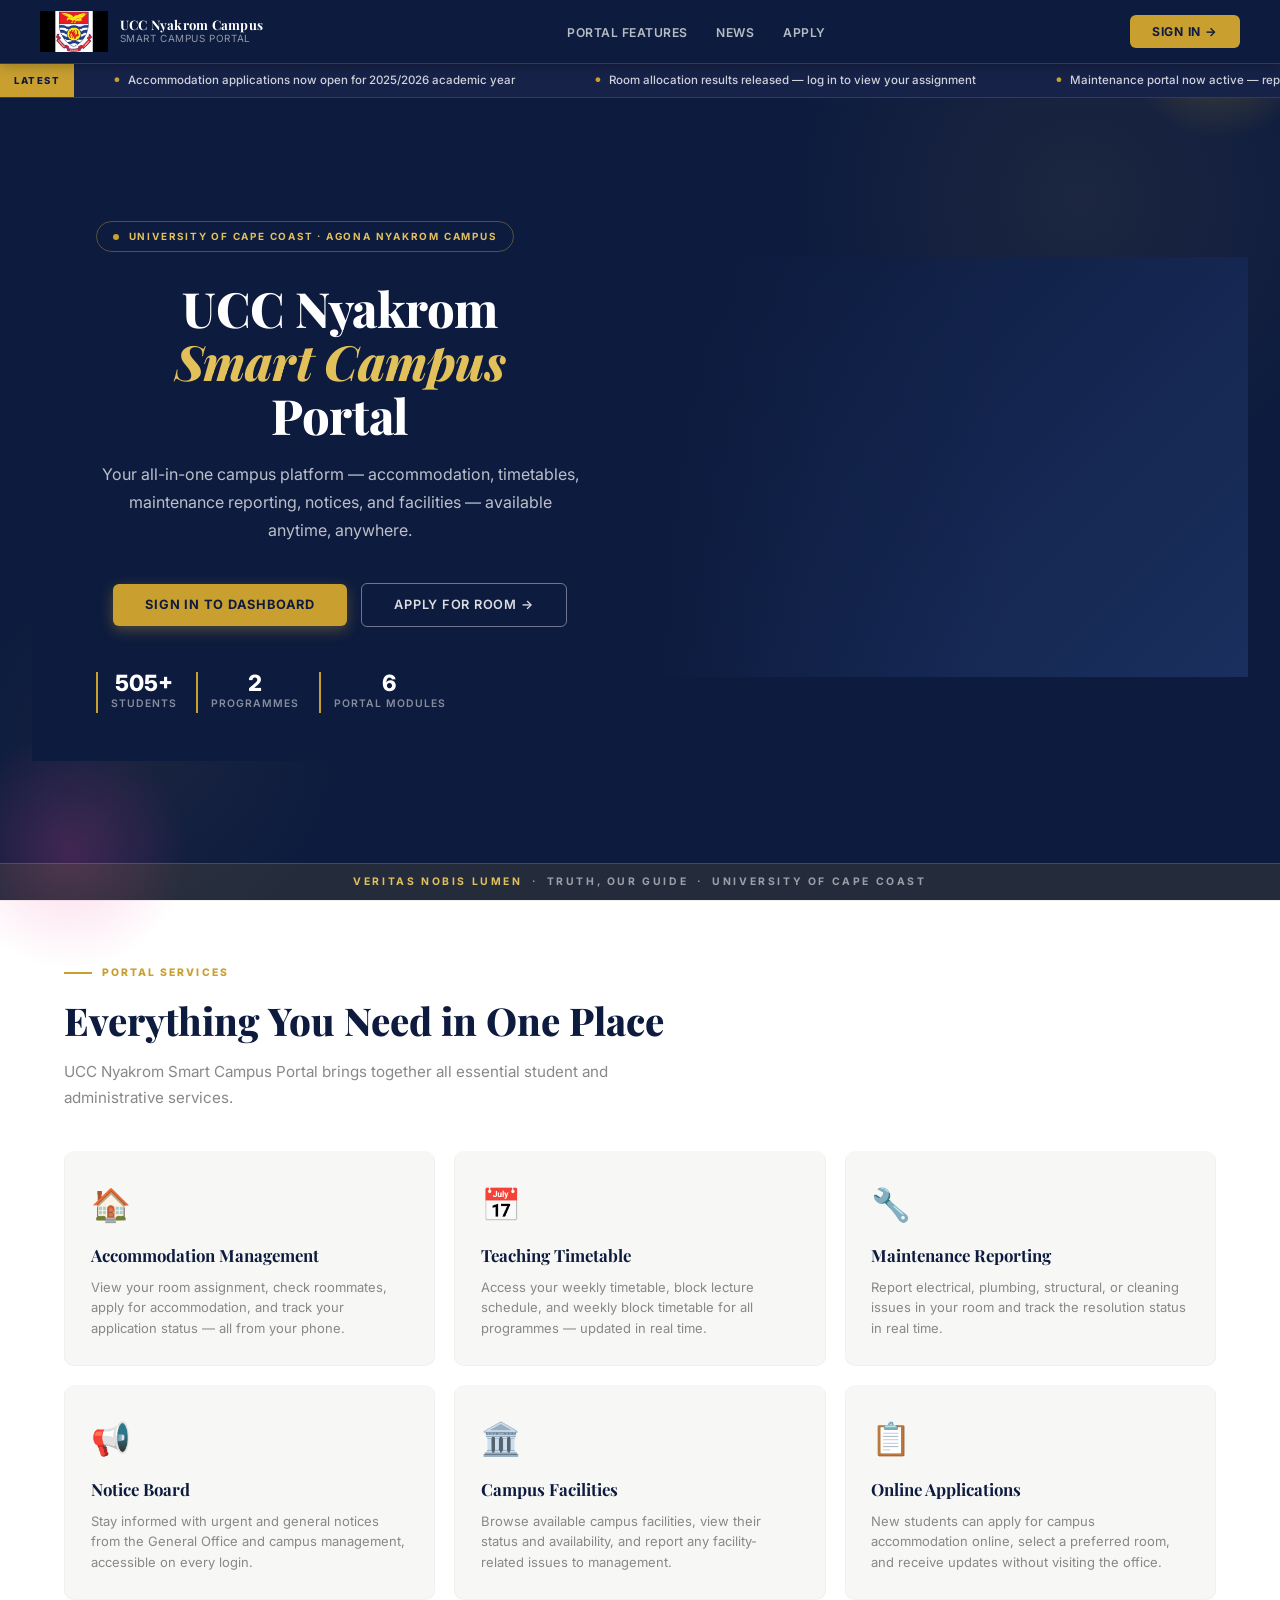
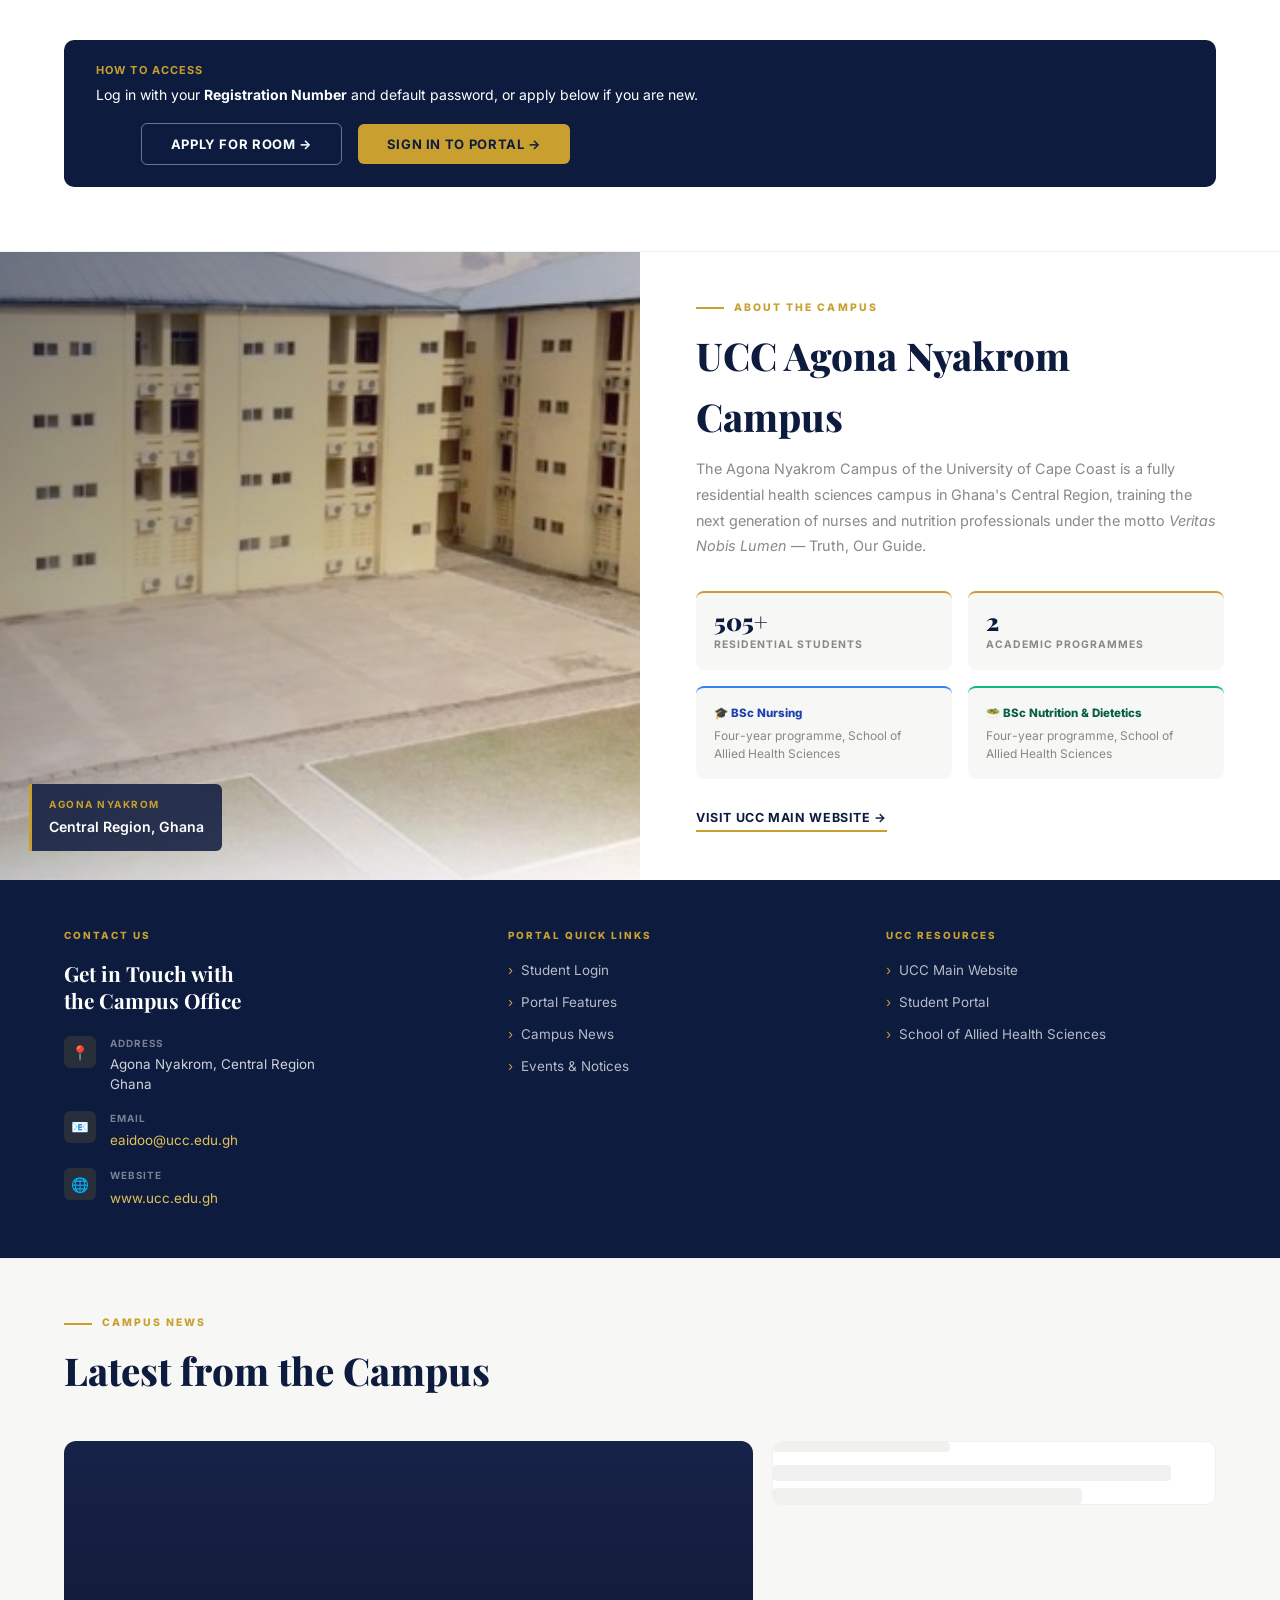
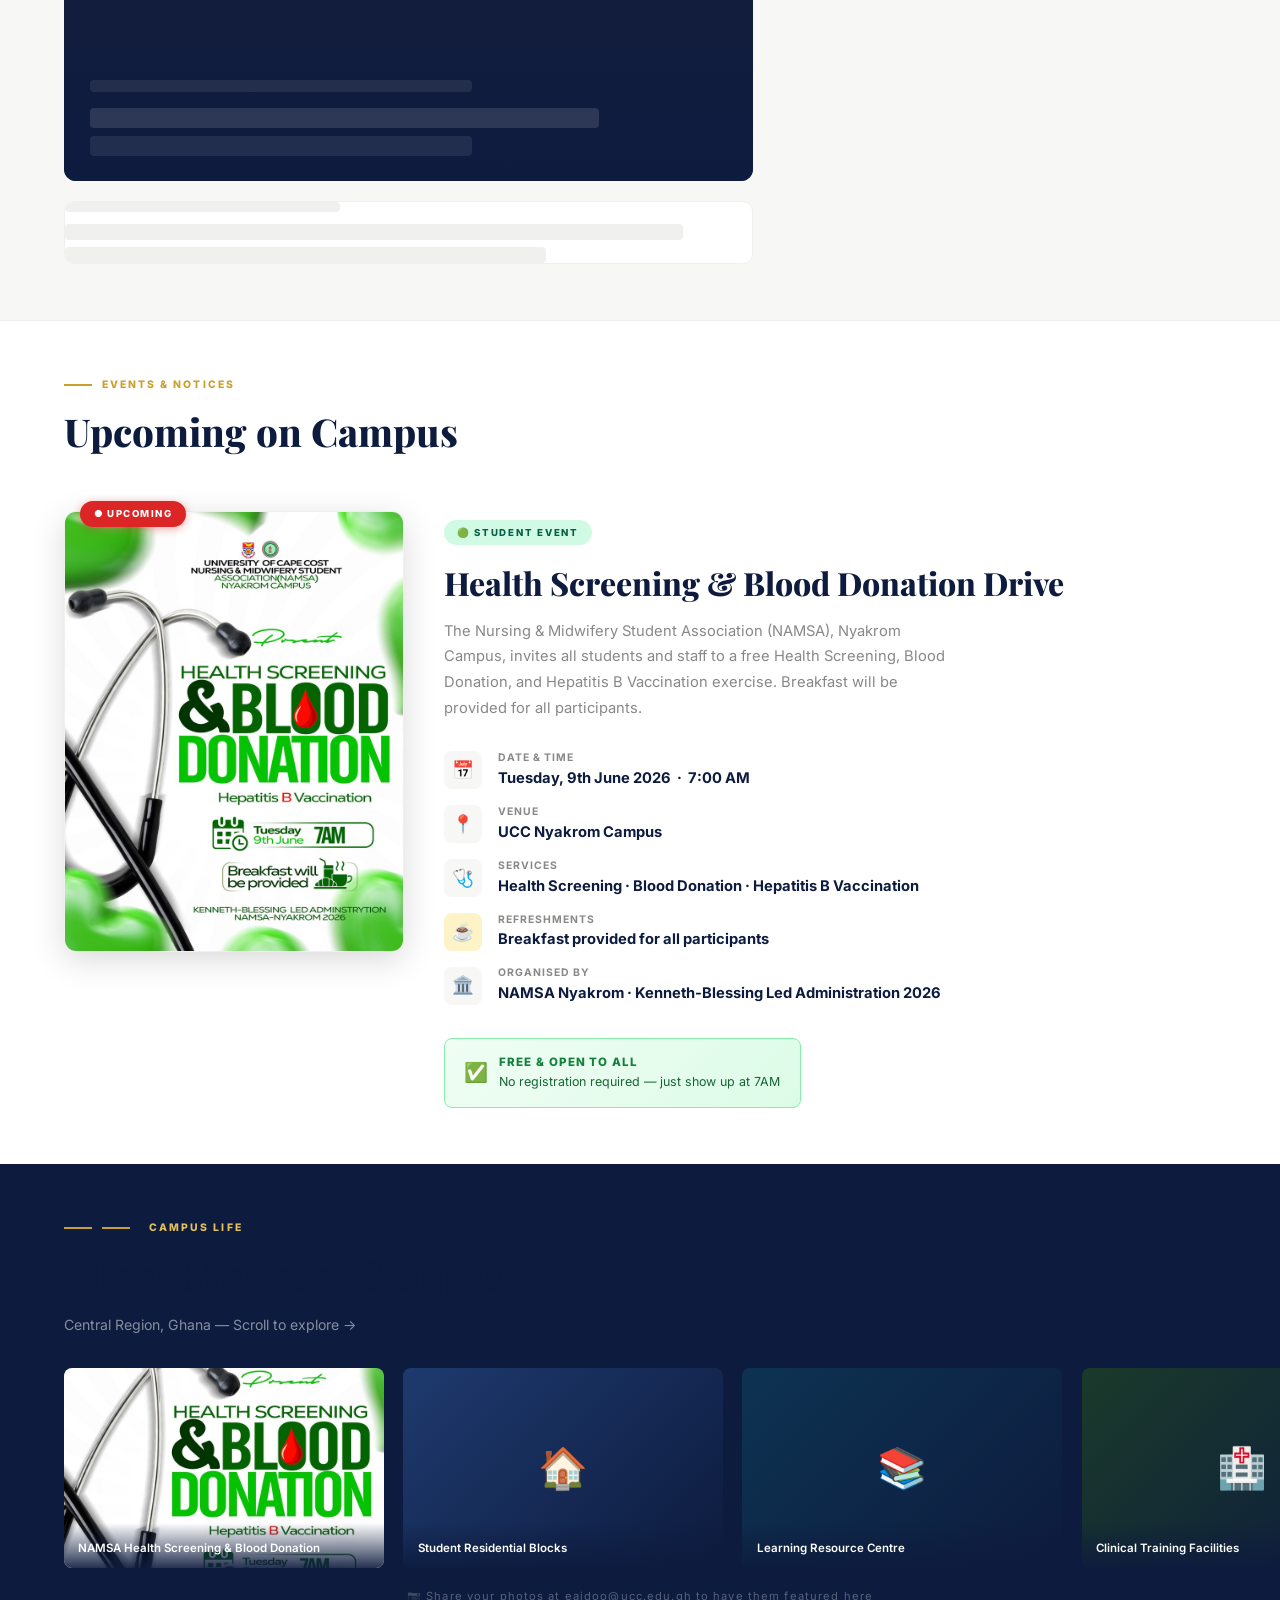
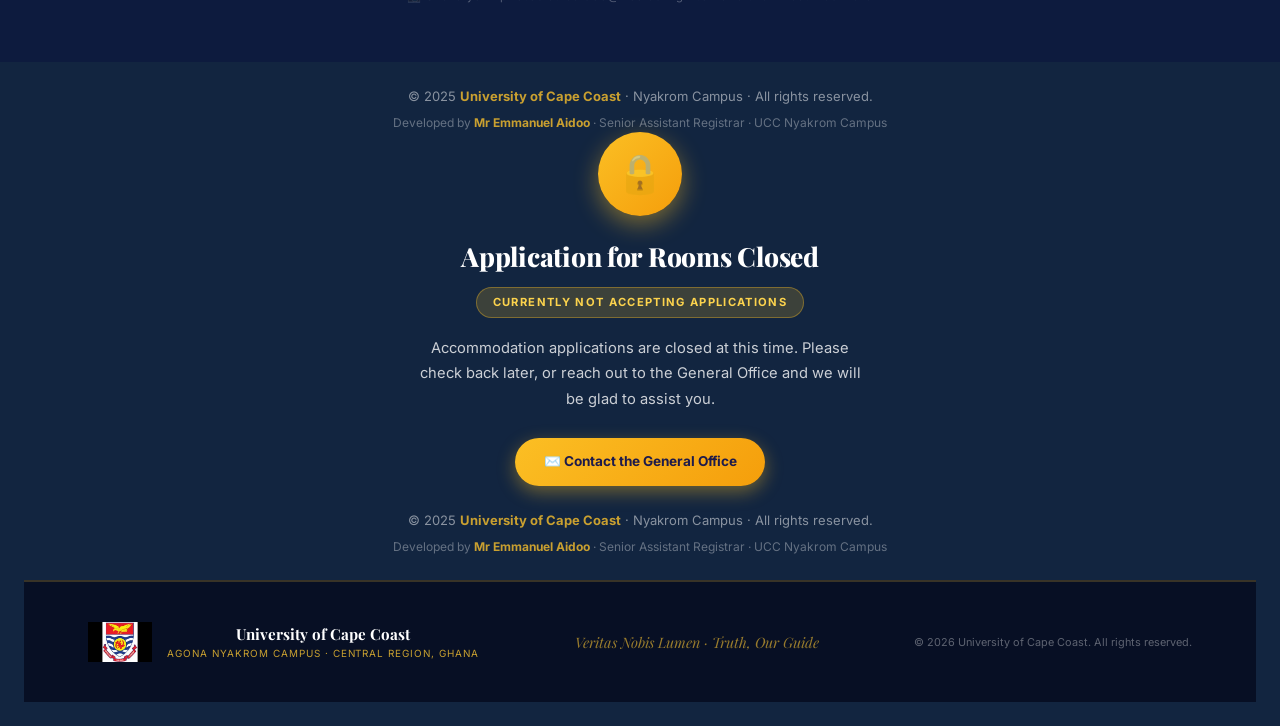
==== index.html @ e439c8b5 "Add files via upload" ====
<!DOCTYPE html>
<html lang="en">
<head>
  <meta charset="UTF-8">
  <meta name="viewport" content="width=device-width, initial-scale=1.0, viewport-fit=cover, maximum-scale=1.0">
  <title>UCC Nyakrom — Smart Campus Portal | University of Cape Coast, Agona Nyakrom Campus</title>

  <!-- SEO -->
  <meta name="description" content="The official Smart Campus Portal for the University of Cape Coast (UCC) Agona Nyakrom Campus — student accommodation, room applications, academic timetables, and campus services for BSc Nursing and BSc Nutrition students.">
  <meta name="keywords" content="UCC Nyakrom, UCC Agona Nyakrom, University of Cape Coast Nyakrom Campus, Agona Nyakrom Campus, UCC Nyakrom Portal, UCC accommodation, BSc Nursing UCC, BSc Nutrition UCC, Nyakrom Smart Campus Portal">
  <meta name="author" content="University of Cape Coast — Agona Nyakrom Campus">
  <link rel="canonical" href="https://uccnyakromhub.org/">

  <!-- Open Graph / Social previews -->
  <meta property="og:type" content="website">
  <meta property="og:site_name" content="UCC Nyakrom Smart Campus Portal">
  <meta property="og:title" content="UCC Nyakrom — Smart Campus Portal">
  <meta property="og:description" content="Student accommodation, room applications, timetables, and campus services for the University of Cape Coast Agona Nyakrom Campus.">
  <meta property="og:url" content="https://uccnyakromhub.org/">
  <meta property="og:image" content="https://uccnyakromhub.org/og-image.png">

  <!-- Twitter card -->
  <meta name="twitter:card" content="summary_large_image">
  <meta name="twitter:title" content="UCC Nyakrom — Smart Campus Portal">
  <meta name="twitter:description" content="Student accommodation, room applications, timetables, and campus services for the University of Cape Coast Agona Nyakrom Campus.">
  <meta name="twitter:image" content="https://uccnyakromhub.org/og-image.png">

  <!-- Favicon -->
  <link rel="icon" type="image/png" sizes="32x32" href="favicon-32.png">
  <link rel="apple-touch-icon" sizes="180x180" href="favicon-180.png">
  <link rel="icon" type="image/png" sizes="512x512" href="favicon-512.png">

  <!-- Structured data for search engines -->
  <script type="application/ld+json">
  {
    "@context": "https://schema.org",
    "@type": "CollegeOrUniversity",
    "name": "University of Cape Coast — Agona Nyakrom Campus",
    "alternateName": "UCC Nyakrom",
    "url": "https://uccnyakromhub.org/",
    "logo": "https://uccnyakromhub.org/favicon-512.png",
    "description": "A fully residential health sciences campus of the University of Cape Coast in Agona Nyakrom, Central Region, Ghana, offering BSc Nursing and BSc Nutrition programmes.",
    "address": {
      "@type": "PostalAddress",
      "addressLocality": "Agona Nyakrom",
      "addressRegion": "Central Region",
      "addressCountry": "GH"
    },
    "parentOrganization": {
      "@type": "CollegeOrUniversity",
      "name": "University of Cape Coast",
      "url": "https://ucc.edu.gh"
    }
  }
  </script>

  <meta name="sb-url" content="https://zzunkfzpkgrtkiivbsqr.supabase.co">
  <meta name="sb-key" content="sb_publishable_BFWxJe2fOMQKVlsvH-J66A_nnIAKglG">

  <link rel="preconnect" href="https://fonts.googleapis.com">
  <link href="https://fonts.googleapis.com/css2?family=Inter:wght@300;400;500;600;700;800;900&family=Playfair+Display:ital,wght@0,700;0,800;1,700&display=swap" rel="stylesheet">
  <link rel="stylesheet" href="css/styles.css">
  <script src="https://cdn.jsdelivr.net/npm/@supabase/supabase-js@2/dist/umd/supabase.min.js"></script>

  <style>
    /* ── Design System Override ────────────────────────────────────────── */
    :root {
      --navy:       #0d1b3e;
      --navy-mid:   #162248;
      --navy-light: #1e2f5a;
      --gold:       #c9a030;
      --gold-light: #e2c05a;
      --white:      #ffffff;
      --off-white:  #f7f7f5;
      --gray-100:   #f0f0ee;
      --gray-300:   #d0d0ce;
      --gray-500:   #888886;
      --gray-700:   #444442;
      --font:       'Inter', sans-serif;
      --font-serif: 'Playfair Display', Georgia, serif;
      --radius:     6px;
      --shadow-sm:  0 1px 4px rgba(0,0,0,0.08);
      --shadow-md:  0 4px 16px rgba(0,0,0,0.10);
      --shadow-lg:  0 8px 32px rgba(0,0,0,0.14);
    }
    *, *::before, *::after { box-sizing: border-box; margin:0; padding:0; }
    html { scroll-behavior: smooth; overflow-y: auto; }
    body { font-family: var(--font); background: var(--off-white); color: var(--gray-700); overflow-x: clip; }

    /* ── NAV ───────────────────────────────────────────────────────────── */
    .landing-nav {
      position: fixed; top: 0; left: 0; right: 0; z-index: 200;
      height: 64px;
      background: var(--navy);
      display: flex; align-items: center; justify-content: space-between;
      padding: 0 2.5rem;
      border-bottom: 1px solid rgba(201,160,48,0.25);
      box-shadow: 0 2px 12px rgba(0,0,0,0.25);
    }
    .nav-brand { display: flex; align-items: center; gap: 12px; text-decoration:none; }
    .nav-brand-icon {
      width: 38px; height: 38px; border-radius: 50%;
      background: var(--gold); color: var(--navy);
      font-family: var(--font-serif); font-weight: 700; font-size: 1rem;
      display: flex; align-items: center; justify-content: center;
      flex-shrink: 0;
    }
    .nav-brand-text { display:flex; flex-direction:column; line-height:1.2; }
    .nav-brand-name { font-size: 0.82rem; font-weight: 700; color: #fff; letter-spacing:0.02em; }
    .nav-brand-sub  { font-size: 0.62rem; font-weight: 400; color: rgba(255,255,255,0.55); letter-spacing:0.06em; text-transform:uppercase; }

    .nav-links { display:flex; align-items:center; gap:1.8rem; list-style:none; }
    .nav-links a { font-size:0.76rem; font-weight:600; color:rgba(255,255,255,0.70); text-decoration:none; letter-spacing:0.04em; text-transform:uppercase; transition:color 0.2s; }
    .nav-links a:hover { color:#fff; }

    /* Mobile hamburger button */
    .nav-hamburger {
      display: none;
      flex-direction: column; justify-content: center; align-items: center;
      gap: 5px; width: 36px; height: 36px; background: none; border: none;
      cursor: pointer; padding: 4px; border-radius: 6px;
      transition: background 0.2s;
    }
    .nav-hamburger:hover { background: rgba(255,255,255,0.1); }
    .nav-hamburger span {
      display: block; width: 22px; height: 2px;
      background: rgba(255,255,255,0.85); border-radius: 2px;
      transition: all 0.25s;
    }
    .nav-hamburger.open span:nth-child(1) { transform: translateY(7px) rotate(45deg); }
    .nav-hamburger.open span:nth-child(2) { opacity: 0; }
    .nav-hamburger.open span:nth-child(3) { transform: translateY(-7px) rotate(-45deg); }

    /* Mobile nav dropdown */
    .nav-mobile-menu {
      display: none;
      position: fixed; top: 98px; left: 0; right: 0; z-index: 198;
      background: var(--navy);
      border-bottom: 2px solid rgba(201,160,48,0.35);
      box-shadow: 0 8px 24px rgba(0,0,0,0.4);
      padding: 0.5rem 0 1rem;
    }
    .nav-mobile-menu.open { display: block; }
    .nav-mobile-menu a {
      display: block; padding: 0.85rem 1.8rem;
      font-size: 0.82rem; font-weight: 600; color: rgba(255,255,255,0.80);
      text-decoration: none; letter-spacing: 0.04em; text-transform: uppercase;
      border-bottom: 1px solid rgba(255,255,255,0.07);
      transition: color 0.15s, background 0.15s;
    }
    .nav-mobile-menu a:hover { color: var(--gold); background: rgba(255,255,255,0.05); }
    .nav-mobile-menu .nav-mobile-signin {
      display: block; margin: 0.8rem 1.8rem 0;
      padding: 0.75rem 1.4rem; text-align: center;
      background: var(--gold); color: var(--navy) !important;
      border-radius: var(--radius); font-weight: 700; border: none;
    }
    .nav-mobile-menu .nav-mobile-signin:hover { background: var(--gold-light) !important; }

    #signInBtn {
      font-family: var(--font); font-size:0.76rem; font-weight:700; letter-spacing:0.06em; text-transform:uppercase;
      background: var(--gold); color: var(--navy); border:none; cursor:pointer;
      padding: 0.55rem 1.4rem; border-radius: var(--radius);
      transition: background 0.2s, transform 0.15s;
    }
    #signInBtn:hover { background: var(--gold-light); transform:translateY(-1px); }

    /* ── TICKER STRIP ──────────────────────────────────────────────────── */
    .ticker-strip {
      position: fixed; top: 64px; left: 0; right: 0; z-index: 199;
      height: 34px; background: var(--navy-mid);
      border-bottom: 1px solid rgba(201,160,48,0.2);
      display: flex; align-items: center; overflow: hidden;
    }
    .ticker-label {
      flex-shrink: 0;
      background: var(--gold); color: var(--navy);
      font-size: 0.6rem; font-weight: 800; letter-spacing: 0.15em; text-transform: uppercase;
      padding: 0 0.9rem; height: 100%; display:flex; align-items:center;
      white-space: nowrap;
    }
    .ticker-track { flex: 1; overflow:hidden; position:relative; }
    .ticker-inner {
      display: flex; gap: 0;
      animation: ticker-scroll 30s linear infinite;
      white-space: nowrap;
    }
    .ticker-inner:hover { animation-play-state: paused; }
    .ticker-item {
      font-size: 0.72rem; font-weight: 500; color: rgba(255,255,255,0.80);
      padding: 0 2.5rem;
      display: inline-flex; align-items: center; gap: 0.5rem;
    }
    .ticker-item::before { content: '●'; color: var(--gold); font-size: 0.4rem; }
    @keyframes ticker-scroll {
      0%   { transform: translateX(0); }
      100% { transform: translateX(-50%); }
    }

    /* ── HERO ──────────────────────────────────────────────────────────── */
    .hero {
      min-height: 100vh;
      padding-top: 98px; /* nav + ticker */
      display: grid;
      grid-template-columns: 1fr 1fr;
      position: relative;
      overflow: hidden;
      background: var(--navy);
    }

    /* Left panel — text */
    .hero-panel-left {
      background: var(--navy);
      display: flex; flex-direction:column; justify-content:center;
      padding: 3rem 3.5rem 3rem 5vw;
      position: relative; z-index: 2;
    }

    /* Right panel — photo */
    .hero-panel-right {
      position: relative; overflow:hidden;
      min-height: 420px;
    }
    .hero-panel-right::before {
      content:'';
      position:absolute; inset:0; z-index:1;
      background: linear-gradient(90deg, var(--navy) 0%, rgba(13,27,62,0.3) 30%, transparent 60%);
    }
    .hero-bg-img {
      position: absolute; inset:0;
      background: url('[data-uri]') center center / cover no-repeat;
      transform: scale(1.03);
      animation: hero-zoom 18s ease-in-out infinite alternate;
    }
    @keyframes hero-zoom {
      from { transform: scale(1.03); }
      to   { transform: scale(1.00); }
    }

    /* Hero content */
    .hero-badge {
      display:inline-flex; align-items:center; gap:0.6rem;
      border: 1px solid rgba(201,160,48,0.4);
      border-radius: 999px;
      padding: 0.4rem 1rem;
      margin-bottom: 1.8rem;
      width: fit-content;
    }
    .hero-badge span { font-size:0.62rem; font-weight:700; letter-spacing:0.18em; text-transform:uppercase; color: var(--gold-light); }
    .hero-badge::before { content:''; width:6px; height:6px; border-radius:50%; background:var(--gold); flex-shrink:0; }

    /* OVERRIDE original hero-title — modern, clean, no 3D */
    .hero .hero-eyebrow { display:none !important; }
    .hero .hero-crest    { display:none !important; }

    .hero .hero-title {
      font-family: var(--font-serif) !important;
      font-size: clamp(2.2rem, 3.8vw, 3.6rem) !important;
      font-weight: 800 !important;
      line-height: 1.10 !important;
      letter-spacing: -0.01em !important;
      color: #ffffff !important;
      margin-bottom: 1.2rem !important;
      text-shadow: none !important;
      text-transform: none !important;
    }
    .hero .hero-title span {
      color: var(--gold-light) !important;
      font-style: italic !important;
      text-shadow: none !important;
    }

    .hero .hero-subtitle {
      font-family: var(--font) !important;
      font-size: 1rem !important;
      font-weight: 400 !important;
      line-height: 1.75 !important;
      color: rgba(255,255,255,0.72) !important;
      max-width: 480px !important;
      margin-bottom: 2.4rem !important;
      text-shadow: none !important;
    }

    .hero .hero-actions {
      display:flex !important; gap:0.9rem !important; flex-wrap:wrap !important;
      align-items:center !important;
    }
    .hero .btn-gold {
      font-family: var(--font) !important;
      font-size: 0.8rem !important; font-weight: 700 !important;
      letter-spacing: 0.06em !important; text-transform: uppercase !important;
      background: var(--gold) !important; color: var(--navy) !important;
      border: none !important; cursor:pointer !important;
      padding: 0.85rem 2rem !important; border-radius: var(--radius) !important;
      transition: all 0.2s !important;
      box-shadow: 0 4px 14px rgba(201,160,48,0.35) !important;
      text-shadow: none !important;
    }
    .hero .btn-gold:hover {
      background: var(--gold-light) !important;
      transform: translateY(-2px) !important;
      box-shadow: 0 6px 20px rgba(201,160,48,0.45) !important;
    }
    .hero .btn-outline {
      font-family: var(--font) !important;
      font-size: 0.8rem !important; font-weight: 600 !important;
      letter-spacing: 0.06em !important; text-transform: uppercase !important;
      background: transparent !important;
      color: rgba(255,255,255,0.85) !important;
      border: 1.5px solid rgba(255,255,255,0.4) !important;
      cursor:pointer !important;
      padding: 0.85rem 2rem !important; border-radius: var(--radius) !important;
      transition: all 0.2s !important;
    }
    .hero .btn-outline:hover {
      border-color: var(--gold) !important; color: var(--gold-light) !important;
      transform: translateY(-2px) !important;
    }

    /* Hero stat pills */
    .hero-stats {
      display:flex; gap:1.2rem; margin-top: 2.8rem; flex-wrap:wrap;
    }
    .hero-stat {
      border-left: 2px solid var(--gold);
      padding-left: 0.8rem;
    }
    .hero-stat-num { font-size:1.4rem; font-weight:800; color:#fff; line-height:1; }
    .hero-stat-lbl { font-size:0.65rem; font-weight:600; letter-spacing:0.1em; text-transform:uppercase; color:rgba(255,255,255,0.5); margin-top:2px; }

    /* Motto ribbon bottom of hero */
    .hero-motto {
      position:absolute; bottom:0; left:0; right:0; z-index:10;
      background: rgba(201,160,48,0.12);
      border-top: 1px solid rgba(201,160,48,0.25);
      padding: 0.6rem 5vw;
      font-size:0.65rem; font-weight:700; letter-spacing:0.25em; text-transform:uppercase;
      color: rgba(255,255,255,0.55);
    }
    .hero-motto strong { color: var(--gold-light); }

    /* ── FEATURES SECTION ──────────────────────────────────────────────── */
    .features-section {
      background: var(--white) !important;
      padding: 4rem 5vw !important;
      border-top: 1px solid var(--gray-100) !important;
    }
    .section-label {
      font-size: 0.65rem; font-weight:800; letter-spacing:0.2em; text-transform:uppercase;
      color: var(--gold); margin-bottom:0.5rem;
      display:flex; align-items:center; gap:0.6rem;
    }
    .section-label::before { content:''; width:28px; height:2px; background:var(--gold); }
    h2.section-title {
      font-family: var(--font-serif) !important;
      font-size: clamp(1.6rem, 3vw, 2.4rem) !important;
      font-weight: 800 !important; color: var(--navy) !important;
      margin-bottom:0.5rem !important;
    }
    .section-subtitle {
      font-size:0.95rem !important; color:var(--gray-500) !important;
      max-width:580px; line-height:1.7 !important;
      margin-bottom:2.5rem !important;
    }

    /* Feature cards */
    .features-grid {
      display:grid !important;
      grid-template-columns: repeat(auto-fit, minmax(280px, 1fr)) !important;
      gap:1.2rem !important;
    }
    .feature-card {
      background: var(--off-white) !important;
      border: 1px solid var(--gray-100) !important;
      border-radius: 10px !important;
      padding: 1.6rem !important;
      border-top: 3px solid transparent !important;
      transition: all 0.25s ease !important;
      cursor: default !important;
    }
    .feature-card:hover {
      transform: translateY(-3px) !important;
      box-shadow: var(--shadow-md) !important;
      border-top-color: var(--gold) !important;
    }

    /* How to access strip */
    .access-strip {
      background: var(--navy) !important;
      border-radius: 10px !important;
      padding: 1.4rem 2rem !important;
      display:flex; align-items:center; justify-content:space-between;
      flex-wrap:wrap; gap:1rem; margin-top:2.5rem !important;
    }

    /* ── NEWS FLASH ────────────────────────────────────────────────────── */
    .news-section {
      background: var(--off-white);
      padding: 3.5rem 5vw;
      border-top: 1px solid var(--gray-100);
    }
    .news-grid {
      display: grid;
      grid-template-columns: 1.55fr 1fr;
      gap: 1.2rem;
      margin-top: 2rem;
      align-items: start;
    }
    /* Featured card — image as full background, text pinned to bottom */
    .news-card-featured {
      background: var(--navy);
      border-radius: 12px;
      padding: 1.6rem;
      display: flex; flex-direction: column; justify-content: flex-end;
      min-height: 340px;
      position: relative; overflow: hidden;
      text-decoration: none;
      transition: transform 0.2s, box-shadow 0.2s;
    }
    .news-card-featured:hover { transform: translateY(-2px); box-shadow: 0 12px 36px rgba(0,0,0,0.22); }
    /* Gradient: transparent at top → dark at bottom for text legibility */
    .news-card-featured::before {
      content: '';
      position: absolute; inset: 0;
      background: linear-gradient(to bottom, rgba(0,0,0,0) 0%, rgba(0,0,0,0.15) 40%, rgba(13,27,62,0.92) 100%);
      z-index: 1;
    }
    .news-card-featured > * { position: relative; z-index: 2; }

    /* Side column: stack of small cards */
    .news-side-col {
      display: flex; flex-direction: column; gap: 1rem;
    }
    .news-card {
      background: var(--white);
      border-radius: 10px;
      border: 1px solid var(--gray-100);
      overflow: hidden;
      display: flex; flex-direction: column;
      text-decoration: none;
      transition: box-shadow 0.2s, transform 0.2s;
    }
    .news-card:hover { box-shadow: 0 6px 24px rgba(0,0,0,0.10); transform: translateY(-1px); }
    .news-card-body { padding: 1rem 1.1rem; flex: 1; display: flex; flex-direction: column; }
    .news-card-foot { padding: 0.5rem 1.1rem 0.9rem; }

    .news-tag {
      font-size: 0.56rem; font-weight: 800; letter-spacing: 0.18em; text-transform: uppercase;
      padding: 0.22rem 0.6rem; border-radius: 999px;
      display: inline-block; margin-bottom: 0.5rem; width: fit-content;
    }
    .tag-academic { background: #e8f0fe; color: #1a56a0; }
    .tag-admin    { background: #fef3c7; color: #92400e; }
    .tag-event    { background: #d1fae5; color: #065f46; }
    .tag-notice   { background: #fee2e2; color: #991b1b; }
    .tag-featured { background: rgba(201,160,48,0.25); color: #b8860b; }
    .news-title-featured {
      font-family: var(--font-serif);
      font-size: clamp(1.05rem, 1.8vw, 1.35rem);
      font-weight: 700; color: #fff; line-height: 1.35; margin-bottom: 0.45rem;
      display: -webkit-box; -webkit-line-clamp: 3; -webkit-box-orient: vertical; overflow: hidden;
    }
    .news-title {
      font-size: 0.88rem; font-weight: 700; color: var(--navy);
      line-height: 1.45; margin-bottom: 0.35rem;
      display: -webkit-box; -webkit-line-clamp: 2; -webkit-box-orient: vertical; overflow: hidden;
    }
    .news-meta {
      font-size: 0.66rem; color: var(--gray-500);
      display: flex; align-items: center; gap: 0.4rem; flex-wrap: wrap;
    }

    /* ── PHOTO FLASH ───────────────────────────────────────────────────── */
    .photoflash-section {
      background: var(--navy);
      padding: 3.5rem 5vw;
      overflow: hidden;
    }
    .photoflash-track {
      display:flex; gap:1.2rem; margin-top:2rem;
      animation: photoflash-slide 22s linear infinite;
      width: max-content;
    }
    .photoflash-track:hover { animation-play-state: paused; }
    @keyframes photoflash-slide {
      0%   { transform: translateX(0); }
      100% { transform: translateX(-50%); }
    }
    .photoflash-card {
      width: 320px; height: 200px; flex-shrink:0;
      border-radius: 8px; overflow:hidden; position:relative;
    }
    .photoflash-card img { width:100%; height:100%; object-fit:cover; }
    .photoflash-cap {
      position:absolute; bottom:0; left:0; right:0;
      background: linear-gradient(transparent, rgba(13,27,62,0.9));
      padding: 1rem 0.9rem 0.7rem;
      font-size:0.72rem; font-weight:600; color:#fff;
    }

    /* ── FOOTER ────────────────────────────────────────────────────────── */
    .site-footer {
      background: #070f24;
      padding: 2.5rem 5vw;
      display:flex; align-items:center; justify-content:space-between; flex-wrap:wrap; gap:1rem;
      border-top: 2px solid rgba(201,160,48,0.25);
    }
    .footer-brand { display:flex; align-items:center; gap:0.9rem; }
    .footer-brand-name { font-family:var(--font-serif); font-size:0.95rem; font-weight:700; color:#fff; }
    .footer-brand-sub  { font-size:0.62rem; color:var(--gold); letter-spacing:0.1em; text-transform:uppercase; }
    .footer-motto { font-family:var(--font-serif); font-style:italic; font-size:0.9rem; color:rgba(201,160,48,0.75); }
    .footer-copy  { font-size:0.68rem; color:rgba(255,255,255,0.35); }

    /* ── RESPONSIVE ────────────────────────────────────────────────────── */
    @media (max-width: 768px) {
      .hero { grid-template-columns: 1fr !important; min-height: auto !important; }
      .hero-panel-right { height: 240px !important; }
      .hero-panel-left  { padding: 2.5rem 1.5rem !important; }
      .hero-stats { gap:1rem !important; }
      .news-grid { grid-template-columns: 1fr !important; }
      .news-side-col { gap: 0.8rem !important; }
      .news-card-featured { min-height: 260px !important; }
      .hero-motto { position:relative !important; }
      .landing-nav { padding: 0 1.2rem !important; }
      .nav-links { display:none !important; }
      .nav-hamburger { display:flex !important; }
      #signInBtn { display:none !important; }
    }

    /* ── PORTRAIT PHONE FIXES ───────────────────────────────────────────── */
    @media (max-width: 768px) and (orientation: portrait) {
      /* Ensure the page is scrollable — critical on iOS Safari */
      html, body {
        overflow-x: clip !important;
        overflow-y: auto !important;
        -webkit-overflow-scrolling: touch;
        height: auto !important;
        min-height: 100% !important;
      }

      /* Hero must not trap the full viewport height on portrait phones */
      .hero {
        min-height: 0 !important;
        height: auto !important;
      }

      /* Feature cards: single column, no min-width that can cause overflow */
      .features-grid {
        grid-template-columns: 1fr !important;
        min-width: 0 !important;
      }
      .feature-card {
        min-width: 0 !important;
      }

      /* Access strip: stack vertically, full-width buttons */
      .access-strip {
        flex-direction: column !important;
        align-items: stretch !important;
        gap: 1rem !important;
      }
      .access-strip > div:last-child {
        flex-direction: column !important;
        align-items: stretch !important;
        width: 100% !important;
      }
      .access-strip button {
        width: 100% !important;
        text-align: center !important;
      }

      /* About section: single column */
      #about > div:first-child {
        grid-template-columns: 1fr !important;
        min-height: auto !important;
      }
      #about > div:first-child > div:first-child {
        min-height: 220px !important;
      }

      /* Prevent any section from creating horizontal overflow */
      .features-section,
      .news-section,
      #about,
      #events {
        overflow-x: hidden !important;
        width: 100% !important;
        box-sizing: border-box !important;
      }

      /* News grid already 1 col but make sure */
      .news-grid {
        grid-template-columns: 1fr !important;
        min-width: 0 !important;
      }
    }
  </style>
</head>
<body style="padding-top:0">

<!-- ══ NAVIGATION ═══════════════════════════════════════════════════════ -->
<nav class="landing-nav">
  <a href="#" class="nav-brand" style="text-decoration:none">
    <img src="[data-uri]" alt="UCC Crest" style="height:42px;width:auto;object-fit:contain;flex-shrink:0;">
    <div class="nav-brand-text">
      <span class="nav-brand-name">UCC Nyakrom Campus</span>
      <span class="nav-brand-sub">Smart Campus Portal</span>
    </div>
  </a>
  <ul class="nav-links">
    <li><a href="#features">Portal Features</a></li>
    <li><a href="#news">News</a></li>
    <li><a href="#" onclick="event.preventDefault();openApplyModal()">Apply</a></li>
  </ul>
  <button id="signInBtn" onclick="document.getElementById('loginModal').classList.add('open')">Sign In →</button>

  <!-- Mobile hamburger (hidden on desktop) -->
  <button class="nav-hamburger" id="navHamburger" aria-label="Menu" onclick="toggleLandingNav()">
    <span></span><span></span><span></span>
  </button>
</nav>

<!-- Mobile nav dropdown (hidden on desktop) -->
<div class="nav-mobile-menu" id="navMobileMenu">
  <a href="#features" onclick="closeLandingNav()">Portal Features</a>
  <a href="#news" onclick="closeLandingNav()">News</a>
  <a href="#" onclick="event.preventDefault();closeLandingNav();openApplyModal()">Apply for Room</a>
  <a class="nav-mobile-signin" href="#" onclick="event.preventDefault();closeLandingNav();document.getElementById('loginModal').classList.add('open')">Sign In →</a>
</div>

<!-- ══ NEWS TICKER ═══════════════════════════════════════════════════════ -->
<div class="ticker-strip">
  <div class="ticker-label">Latest</div>
  <div class="ticker-track">
    <div class="ticker-inner" id="tickerInner">
      <span class="ticker-item">Accommodation applications now open for 2025/2026 academic year</span>
      <span class="ticker-item">Room allocation results released — log in to view your assignment</span>
      <span class="ticker-item">Maintenance portal now active — report issues directly from your dashboard</span>
      <span class="ticker-item">New student orientation scheduled for August 2026</span>
      <span class="ticker-item">Timetable for second semester now available on the portal</span>
      <span class="ticker-item">Accommodation applications now open for 2025/2026 academic year</span>
      <span class="ticker-item">Room allocation results released — log in to view your assignment</span>
      <span class="ticker-item">Maintenance portal now active — report issues directly from your dashboard</span>
      <span class="ticker-item">New student orientation scheduled for August 2026</span>
      <span class="ticker-item">Timetable for second semester now available on the portal</span>
    </div>
  </div>
</div>

<!-- ══ HERO ══════════════════════════════════════════════════════════════ -->
<section class="hero" id="home">

  <!-- Left: Text panel -->
  <div class="hero-panel-left">
    <div class="hero-badge"><span>University of Cape Coast · Agona Nyakrom Campus</span></div>

    <h1 class="hero-title">
      UCC Nyakrom<br>
      <span>Smart Campus</span><br>
      Portal
    </h1>

    <p class="hero-subtitle">
      Your all-in-one campus platform — accommodation, timetables, maintenance reporting, notices, and facilities — available anytime, anywhere.
    </p>

    <div class="hero-actions">
      <button class="btn btn-gold" id="signInBtnHero" onclick="document.getElementById('loginModal').classList.add('open')">Sign In to Dashboard</button>
      <button class="btn btn-outline" id="applyPublicBtn">Apply for Room →</button>
      <!-- Applications status badge — shown when closed -->
      <div id="appClosedBadge" style="display:none;
           background:rgba(220,38,38,0.15);border:1px solid rgba(220,38,38,0.4);
           color:#fca5a5;font-size:0.72rem;font-weight:600;letter-spacing:0.06em;
           padding:0.5rem 1rem;border-radius:var(--radius);white-space:nowrap">
        🔒 Room Applications Closed
      </div>
    </div>

    <div class="hero-stats">
      <div class="hero-stat">
        <div class="hero-stat-num" id="heroStatStudents">505+</div>
        <div class="hero-stat-lbl">Students</div>
      </div>
      <div class="hero-stat">
        <div class="hero-stat-num" id="heroStatProgrammes">2</div>
        <div class="hero-stat-lbl">Programmes</div>
      </div>
      <div class="hero-stat">
        <div class="hero-stat-num">6</div>
        <div class="hero-stat-lbl">Portal Modules</div>
      </div>
    </div>
  </div>

  <!-- Right: Campus photo carousel -->
  <div class="hero-panel-right" id="heroCarouselPanel">
    <!-- Slides container -->
    <div id="heroSlides" style="position:absolute;inset:0;z-index:0"></div>

    <!-- Fallback crest (shown when no photos available) -->
    <div id="heroCrestFallback" style="position:absolute;inset:0;z-index:0;
         background:linear-gradient(135deg,#0d1b3e 0%,#1a2f5e 100%)"></div>

    <!-- Slide indicators -->
    <div id="heroDots" style="position:absolute;bottom:1rem;right:1rem;z-index:5;
         display:flex;gap:6px;align-items:center"></div>

    <!-- Caption overlay -->
    <div id="heroCaption" style="position:absolute;bottom:0;left:0;right:0;z-index:4;
         background:linear-gradient(transparent,rgba(0,0,0,0.55));
         padding:.6rem 1rem .7rem;display:none">
      <p id="heroCaptionText" style="color:rgba(255,255,255,0.88);font-size:12px;
         margin:0;text-align:right;letter-spacing:.02em"></p>
    </div>
  </div>

  <!-- Motto ribbon -->
  <div class="hero-motto">
    <strong>Veritas Nobis Lumen</strong> &nbsp;·&nbsp; Truth, Our Guide &nbsp;·&nbsp; University of Cape Coast
  </div>

</section>

<!-- ══ PORTAL FEATURES ═══════════════════════════════════════════════════ -->
<section class="features-section" id="features">
  <div style="max-width:1200px;margin:0 auto">
    <div class="section-label">Portal Services</div>
    <h2 class="section-title">Everything You Need in One Place</h2>
    <p class="section-subtitle">
      UCC Nyakrom Smart Campus Portal brings together all essential student and administrative services.
    </p>
    <div class="features-grid">
      <div class="feature-card">
        <div style="font-size:2rem;margin-bottom:.7rem">🏠</div>
        <h3 style="font-family:var(--font-serif);color:var(--navy);margin-bottom:.5rem;font-size:1.05rem">Accommodation Management</h3>
        <p style="font-size:13px;color:var(--gray-500);line-height:1.6">View your room assignment, check roommates, apply for accommodation, and track your application status — all from your phone.</p>
      </div>
      <div class="feature-card">
        <div style="font-size:2rem;margin-bottom:.7rem">📅</div>
        <h3 style="font-family:var(--font-serif);color:var(--navy);margin-bottom:.5rem;font-size:1.05rem">Teaching Timetable</h3>
        <p style="font-size:13px;color:var(--gray-500);line-height:1.6">Access your weekly timetable, block lecture schedule, and weekly block timetable for all programmes — updated in real time.</p>
      </div>
      <div class="feature-card">
        <div style="font-size:2rem;margin-bottom:.7rem">🔧</div>
        <h3 style="font-family:var(--font-serif);color:var(--navy);margin-bottom:.5rem;font-size:1.05rem">Maintenance Reporting</h3>
        <p style="font-size:13px;color:var(--gray-500);line-height:1.6">Report electrical, plumbing, structural, or cleaning issues in your room and track the resolution status in real time.</p>
      </div>
      <div class="feature-card">
        <div style="font-size:2rem;margin-bottom:.7rem">📢</div>
        <h3 style="font-family:var(--font-serif);color:var(--navy);margin-bottom:.5rem;font-size:1.05rem">Notice Board</h3>
        <p style="font-size:13px;color:var(--gray-500);line-height:1.6">Stay informed with urgent and general notices from the General Office and campus management, accessible on every login.</p>
      </div>
      <div class="feature-card">
        <div style="font-size:2rem;margin-bottom:.7rem">🏛️</div>
        <h3 style="font-family:var(--font-serif);color:var(--navy);margin-bottom:.5rem;font-size:1.05rem">Campus Facilities</h3>
        <p style="font-size:13px;color:var(--gray-500);line-height:1.6">Browse available campus facilities, view their status and availability, and report any facility-related issues to management.</p>
      </div>
      <div class="feature-card">
        <div style="font-size:2rem;margin-bottom:.7rem">📋</div>
        <h3 style="font-family:var(--font-serif);color:var(--navy);margin-bottom:.5rem;font-size:1.05rem">Online Applications</h3>
        <p style="font-size:13px;color:var(--gray-500);line-height:1.6">New students can apply for campus accommodation online, select a preferred room, and receive updates without visiting the office.</p>
      </div>
    </div>

    <!-- How to access strip -->
    <div class="access-strip">
      <div>
        <div style="color:var(--gold);font-size:11px;font-weight:700;letter-spacing:.1em;text-transform:uppercase;margin-bottom:.3rem">How to Access</div>
        <div style="color:#fff;font-size:14px">Log in with your <strong>Registration Number</strong> and default password, or apply below if you are new.</div>
      </div>
      <div style="display:flex;align-items:center;gap:1rem;flex-wrap:wrap">
        <div id="appStatusBadgeStrip" style="font-size:0.72rem;font-weight:700;letter-spacing:0.08em;text-transform:uppercase;padding:0.4rem 0.9rem;border-radius:999px"></div>
        <button id="applyStripBtn" onclick="openApplyModal()"
          style="background:transparent;color:#fff;border:1px solid rgba(255,255,255,0.4);padding:.75rem 1.8rem;border-radius:var(--radius);font-size:13px;font-weight:700;cursor:pointer;letter-spacing:0.05em;text-transform:uppercase;transition:all 0.2s"
          onmouseover="this.style.borderColor='rgba(255,255,255,0.8)'" onmouseout="this.style.borderColor='rgba(255,255,255,0.4)'">
          Apply for Room →
        </button>
        <button onclick="document.getElementById('loginModal').classList.add('open')"
          style="background:var(--gold);color:var(--navy);border:none;padding:.75rem 1.8rem;border-radius:var(--radius);font-size:13px;font-weight:700;cursor:pointer;letter-spacing:0.05em;text-transform:uppercase;transition:background 0.2s"
          onmouseover="this.style.background='#e2c05a'" onmouseout="this.style.background='#c9a030'">
          Sign In to Portal →
        </button>
      </div>
    </div>
  </div>
</section>


<!-- ══ ABOUT CAMPUS (Option B + D) ══════════════════════════════════════ -->
<section id="about" style="background:var(--off-white);padding:0;border-top:1px solid var(--gray-100);overflow:hidden">

  <!-- ── B: Photo left + Quick facts right ─────────────────────────── -->
  <div style="display:grid;grid-template-columns:1fr 1fr;min-height:480px">

    <!-- Photo panel -->
    <div style="position:relative;overflow:hidden;min-height:380px">
      <div style="position:absolute;inset:0;
                  background:url('[data-uri]') center center / cover no-repeat;
                  transform:scale(1.03);transition:transform 6s ease"></div>
      <!-- Gradient overlay -->
      <div style="position:absolute;inset:0;
                  background:linear-gradient(135deg,rgba(13,27,62,0.55) 0%,rgba(13,27,62,0.15) 60%,transparent 100%)"></div>
      <!-- Floating caption -->
      <div style="position:absolute;bottom:1.8rem;left:1.8rem;
                  background:rgba(13,27,62,0.85);backdrop-filter:blur(8px);
                  border-left:3px solid var(--gold);padding:0.8rem 1.1rem;border-radius:0 6px 6px 0">
        <div style="font-size:0.62rem;font-weight:700;letter-spacing:0.15em;text-transform:uppercase;color:var(--gold);margin-bottom:0.2rem">Agona Nyakrom</div>
        <div style="font-size:0.88rem;font-weight:600;color:#fff">Central Region, Ghana</div>
      </div>
    </div>

    <!-- Quick facts panel -->
    <div style="background:var(--white);padding:3rem 3.5rem;display:flex;flex-direction:column;justify-content:center">
      <div class="section-label">About the Campus</div>
      <h2 class="section-title" style="margin-bottom:0.8rem">UCC Agona Nyakrom Campus</h2>
      <p style="font-size:0.9rem;color:var(--gray-500);line-height:1.8;margin-bottom:2rem">
        The Agona Nyakrom Campus of the University of Cape Coast is a fully residential health sciences campus 
        in Ghana's Central Region, training the next generation of nurses and nutrition professionals 
        under the motto <em>Veritas Nobis Lumen</em> — Truth, Our Guide.
      </p>

      <!-- Facts grid -->
      <div style="display:grid;grid-template-columns:1fr 1fr;gap:1rem">

        <div style="background:var(--off-white);border-radius:8px;padding:1rem 1.1rem;border-top:2px solid var(--gold)">
          <div style="font-size:1.5rem;font-weight:900;color:var(--navy);font-family:var(--font-serif);line-height:1" id="factStatStudents">505+</div>
          <div style="font-size:0.65rem;font-weight:700;text-transform:uppercase;letter-spacing:0.1em;color:var(--gray-500);margin-top:0.25rem">Residential Students</div>
        </div>

        <div style="background:var(--off-white);border-radius:8px;padding:1rem 1.1rem;border-top:2px solid var(--gold)">
          <div style="font-size:1.5rem;font-weight:900;color:var(--navy);font-family:var(--font-serif);line-height:1" id="factStatProgrammes">2</div>
          <div style="font-size:0.65rem;font-weight:700;text-transform:uppercase;letter-spacing:0.1em;color:var(--gray-500);margin-top:0.25rem">Academic Programmes</div>
        </div>

        <div style="background:var(--off-white);border-radius:8px;padding:1rem 1.1rem;border-top:2px solid #3b82f6">
          <div style="font-size:0.72rem;font-weight:800;color:#1e40af;margin-bottom:0.3rem">🎓 BSc Nursing</div>
          <div style="font-size:0.75rem;color:var(--gray-500);line-height:1.5">Four-year programme, School of Allied Health Sciences</div>
        </div>

        <div style="background:var(--off-white);border-radius:8px;padding:1rem 1.1rem;border-top:2px solid #10b981">
          <div style="font-size:0.72rem;font-weight:800;color:#065f46;margin-bottom:0.3rem">🥗 BSc Nutrition &amp; Dietetics</div>
          <div style="font-size:0.75rem;color:var(--gray-500);line-height:1.5">Four-year programme, School of Allied Health Sciences</div>
        </div>

      </div>

      <a href="https://ucc.edu.gh" target="_blank"
         style="display:inline-flex;align-items:center;gap:0.5rem;margin-top:1.8rem;
                font-size:0.78rem;font-weight:700;color:var(--navy);text-decoration:none;
                letter-spacing:0.05em;text-transform:uppercase;
                border-bottom:2px solid var(--gold);padding-bottom:2px;width:fit-content;
                transition:color 0.2s"
         onmouseover="this.style.color='#c9a030'" onmouseout="this.style.color='var(--navy)'">
        Visit UCC Main Website →
      </a>
    </div>

  </div>

  <!-- ── D: Contact & Quick Links ───────────────────────────────────── -->
  <div style="background:var(--navy);padding:3rem 5vw">
    <div style="max-width:1200px;margin:0 auto;
                display:grid;grid-template-columns:1.2fr 1fr 1fr;gap:3rem;align-items:start">

      <!-- Contact details -->
      <div>
        <div style="font-size:0.62rem;font-weight:800;letter-spacing:0.2em;text-transform:uppercase;
                    color:var(--gold);margin-bottom:1rem">Contact Us</div>
        <h3 style="font-family:var(--font-serif);font-size:1.3rem;font-weight:700;color:#fff;margin-bottom:1.4rem;line-height:1.3">
          Get in Touch with<br>the Campus Office
        </h3>

        <div style="display:flex;flex-direction:column;gap:1rem">

          <div style="display:flex;gap:0.9rem;align-items:flex-start">
            <div style="width:32px;height:32px;background:rgba(201,160,48,0.15);border-radius:6px;
                        display:flex;align-items:center;justify-content:center;font-size:0.9rem;flex-shrink:0">📍</div>
            <div>
              <div style="font-size:0.62rem;font-weight:700;letter-spacing:0.1em;text-transform:uppercase;color:rgba(255,255,255,0.45);margin-bottom:2px">Address</div>
              <div style="font-size:0.84rem;color:rgba(255,255,255,0.8);line-height:1.5">Agona Nyakrom, Central Region<br>Ghana</div>
            </div>
          </div>

          <div style="display:flex;gap:0.9rem;align-items:flex-start">
            <div style="width:32px;height:32px;background:rgba(201,160,48,0.15);border-radius:6px;
                        display:flex;align-items:center;justify-content:center;font-size:0.9rem;flex-shrink:0">📧</div>
            <div>
              <div style="font-size:0.62rem;font-weight:700;letter-spacing:0.1em;text-transform:uppercase;color:rgba(255,255,255,0.45);margin-bottom:2px">Email</div>
              <a href="mailto:eaidoo@ucc.edu.gh" style="font-size:0.84rem;color:var(--gold-light);text-decoration:none">eaidoo@ucc.edu.gh</a>
            </div>
          </div>

          <div style="display:flex;gap:0.9rem;align-items:flex-start">
            <div style="width:32px;height:32px;background:rgba(201,160,48,0.15);border-radius:6px;
                        display:flex;align-items:center;justify-content:center;font-size:0.9rem;flex-shrink:0">🌐</div>
            <div>
              <div style="font-size:0.62rem;font-weight:700;letter-spacing:0.1em;text-transform:uppercase;color:rgba(255,255,255,0.45);margin-bottom:2px">Website</div>
              <a href="https://ucc.edu.gh" target="_blank" style="font-size:0.84rem;color:var(--gold-light);text-decoration:none">www.ucc.edu.gh</a>
            </div>
          </div>

        </div>
      </div>

      <!-- Quick links col 1 -->
      <div>
        <div style="font-size:0.62rem;font-weight:800;letter-spacing:0.2em;text-transform:uppercase;
                    color:var(--gold);margin-bottom:1rem">Portal Quick Links</div>
        <ul style="list-style:none;display:flex;flex-direction:column;gap:0.65rem">
          <li><a href="#" onclick="document.getElementById('loginModal').classList.add('open');return false"
            style="font-size:0.84rem;color:rgba(255,255,255,0.7);text-decoration:none;
                   display:flex;align-items:center;gap:0.5rem;transition:color 0.2s"
            onmouseover="this.style.color='#fff'" onmouseout="this.style.color='rgba(255,255,255,0.7)'">
            <span style="color:var(--gold)">›</span> Student Login</a></li>
          <li><a href="#features"
            style="font-size:0.84rem;color:rgba(255,255,255,0.7);text-decoration:none;
                   display:flex;align-items:center;gap:0.5rem;transition:color 0.2s"
            onmouseover="this.style.color='#fff'" onmouseout="this.style.color='rgba(255,255,255,0.7)'">
            <span style="color:var(--gold)">›</span> Portal Features</a></li>
          <li><a href="#news"
            style="font-size:0.84rem;color:rgba(255,255,255,0.7);text-decoration:none;
                   display:flex;align-items:center;gap:0.5rem;transition:color 0.2s"
            onmouseover="this.style.color='#fff'" onmouseout="this.style.color='rgba(255,255,255,0.7)'">
            <span style="color:var(--gold)">›</span> Campus News</a></li>
          <li><a href="#events"
            style="font-size:0.84rem;color:rgba(255,255,255,0.7);text-decoration:none;
                   display:flex;align-items:center;gap:0.5rem;transition:color 0.2s"
            onmouseover="this.style.color='#fff'" onmouseout="this.style.color='rgba(255,255,255,0.7)'">
            <span style="color:var(--gold)">›</span> Events &amp; Notices</a></li>
        </ul>
      </div>

      <!-- Quick links col 2 -->
      <div>
        <div style="font-size:0.62rem;font-weight:800;letter-spacing:0.2em;text-transform:uppercase;
                    color:var(--gold);margin-bottom:1rem">UCC Resources</div>
        <ul style="list-style:none;display:flex;flex-direction:column;gap:0.65rem">
          <li><a href="https://ucc.edu.gh" target="_blank"
            style="font-size:0.84rem;color:rgba(255,255,255,0.7);text-decoration:none;
                   display:flex;align-items:center;gap:0.5rem;transition:color 0.2s"
            onmouseover="this.style.color='#fff'" onmouseout="this.style.color='rgba(255,255,255,0.7)'">
            <span style="color:var(--gold)">›</span> UCC Main Website</a></li>
          <li><a href="https://portal.ucc.edu.gh" target="_blank"
            style="font-size:0.84rem;color:rgba(255,255,255,0.7);text-decoration:none;
                   display:flex;align-items:center;gap:0.5rem;transition:color 0.2s"
            onmouseover="this.style.color='#fff'" onmouseout="this.style.color='rgba(255,255,255,0.7)'">
            <span style="color:var(--gold)">›</span> Student Portal</a></li>

          <li><a href="https://ucc.edu.gh/sahs" target="_blank"
            style="font-size:0.84rem;color:rgba(255,255,255,0.7);text-decoration:none;
                   display:flex;align-items:center;gap:0.5rem;transition:color 0.2s"
            onmouseover="this.style.color='#fff'" onmouseout="this.style.color='rgba(255,255,255,0.7)'">
            <span style="color:var(--gold)">›</span> School of Allied Health Sciences</a></li>
        </ul>
      </div>

    </div>
  </div>

</section>

<!-- Responsive for about section -->
<style>
  @media (max-width: 768px) {
    #about > div:first-child { grid-template-columns: 1fr !important; }
    #about > div:first-child > div:first-child { min-height: 260px !important; }
    #about > div:last-child > div { grid-template-columns: 1fr !important; gap: 2rem !important; }
  }
</style>

<!-- ══ NEWS FLASH ════════════════════════════════════════════════════════ -->
<section class="news-section" id="news">
  <div style="max-width:1200px;margin:0 auto">
    <div style="display:flex;align-items:flex-end;justify-content:space-between;flex-wrap:wrap;gap:1rem;margin-bottom:2rem">
      <div>
        <div class="section-label">Campus News</div>
        <h2 class="section-title">Latest from the Campus</h2>
      </div>
      <!-- Admin: Application toggle (hidden until admin logs in) -->
      <button id="toggleAppBtn"
        style="display:none;border:1.5px solid;padding:0.6rem 1.4rem;border-radius:var(--radius);
               font-size:0.76rem;font-weight:700;letter-spacing:0.06em;text-transform:uppercase;
               cursor:pointer;transition:all 0.2s"
        onclick="toggleApplications()">
        ⏸ Close Applications
      </button>
      <!-- Admin: Manage News button (hidden until admin logs in) -->
      <button id="manageNewsBtn"
        style="display:none;background:var(--navy);color:var(--gold);border:1.5px solid var(--gold);
               padding:0.6rem 1.4rem;border-radius:var(--radius);font-size:0.76rem;font-weight:700;
               letter-spacing:0.06em;text-transform:uppercase;cursor:pointer;transition:all 0.2s"
        onmouseover="this.style.background='var(--gold)';this.style.color='var(--navy)'"
        onmouseout="this.style.background='var(--navy)';this.style.color='var(--gold)'"
        onclick="openNewsModal()">
        + Post News
      </button>
    </div>

    <!-- News grid — rendered by JS -->
    <div class="news-grid" id="newsGrid">
      <!-- Loading skeletons -->
      <div class="news-card-featured" style="background:var(--navy-mid);animation:pulse 1.4s ease-in-out infinite">
        <div style="height:12px;background:rgba(255,255,255,0.08);border-radius:4px;width:60%;margin-bottom:1rem"></div>
        <div style="height:20px;background:rgba(255,255,255,0.12);border-radius:4px;width:80%;margin-bottom:0.5rem"></div>
        <div style="height:20px;background:rgba(255,255,255,0.08);border-radius:4px;width:60%"></div>
      </div>
      <div class="news-card" style="animation:pulse 1.4s ease-in-out infinite 0.1s">
        <div style="height:10px;background:var(--gray-100);border-radius:4px;width:40%;margin-bottom:0.8rem"></div>
        <div style="height:16px;background:var(--gray-100);border-radius:4px;width:90%;margin-bottom:0.4rem"></div>
        <div style="height:16px;background:var(--gray-100);border-radius:4px;width:70%"></div>
      </div>
      <div class="news-card" style="animation:pulse 1.4s ease-in-out infinite 0.2s">
        <div style="height:10px;background:var(--gray-100);border-radius:4px;width:40%;margin-bottom:0.8rem"></div>
        <div style="height:16px;background:var(--gray-100);border-radius:4px;width:90%;margin-bottom:0.4rem"></div>
        <div style="height:16px;background:var(--gray-100);border-radius:4px;width:70%"></div>
      </div>
    </div>
  </div>
</section>

<!-- ══ NEWS MANAGEMENT MODAL (Admin only) ═══════════════════════════════ -->
<div id="newsModal" style="display:none;position:fixed;inset:0;z-index:500;background:rgba(0,0,0,0.55);backdrop-filter:blur(4px);align-items:center;justify-content:center">
  <div style="background:#fff;border-radius:12px;width:100%;max-width:560px;margin:1rem;box-shadow:0 20px 60px rgba(0,0,0,0.3);overflow:hidden;max-height:90vh;display:flex;flex-direction:column">

    <!-- Modal header -->
    <div style="background:var(--navy);padding:1.2rem 1.6rem;display:flex;align-items:center;justify-content:space-between;flex-shrink:0">
      <div>
        <div style="font-size:0.6rem;font-weight:800;letter-spacing:0.2em;text-transform:uppercase;color:var(--gold);margin-bottom:0.2rem">Campus News</div>
        <div id="newsModalTitle" style="font-family:var(--font-serif);font-size:1.1rem;font-weight:700;color:#fff">Post New Announcement</div>
      </div>
      <button onclick="closeNewsModal()" style="background:rgba(255,255,255,0.1);border:none;color:#fff;width:32px;height:32px;border-radius:50%;font-size:1.1rem;cursor:pointer;display:flex;align-items:center;justify-content:center">&times;</button>
    </div>

    <!-- Manage / list existing -->
    <div id="newsListPanel" style="padding:1.2rem 1.6rem;border-bottom:1px solid var(--gray-100);flex-shrink:0;max-height:200px;overflow-y:auto">
      <div style="font-size:0.7rem;font-weight:700;letter-spacing:0.1em;text-transform:uppercase;color:var(--gray-500);margin-bottom:0.8rem">Existing Posts</div>
      <div id="newsAdminList" style="display:flex;flex-direction:column;gap:0.5rem">
        <div style="font-size:0.8rem;color:var(--gray-500)">Loading...</div>
      </div>
    </div>

    <!-- Post form -->
    <div style="padding:1.4rem 1.6rem;overflow-y:auto;flex:1">
      <input type="hidden" id="newsEditId">
      <div style="display:grid;gap:1rem">

        <div>
          <label style="font-size:0.72rem;font-weight:700;text-transform:uppercase;letter-spacing:0.08em;color:var(--gray-700);display:block;margin-bottom:0.35rem">Headline *</label>
          <input id="newsTitle" type="text" placeholder="Enter news headline"
            style="width:100%;border:1.5px solid var(--gray-300);border-radius:var(--radius);padding:0.7rem 0.9rem;font-size:0.88rem;font-family:var(--font);outline:none;transition:border 0.2s"
            onfocus="this.style.borderColor='var(--gold)'" onblur="this.style.borderColor='var(--gray-300)'">
        </div>

        <div>
          <label style="font-size:0.72rem;font-weight:700;text-transform:uppercase;letter-spacing:0.08em;color:var(--gray-700);display:block;margin-bottom:0.35rem">Body (optional)</label>
          <textarea id="newsBody" rows="3" placeholder="Brief description or details..."
            style="width:100%;border:1.5px solid var(--gray-300);border-radius:var(--radius);padding:0.7rem 0.9rem;font-size:0.85rem;font-family:var(--font);outline:none;resize:vertical;transition:border 0.2s"
            onfocus="this.style.borderColor='var(--gold)'" onblur="this.style.borderColor='var(--gray-300)'"></textarea>
        </div>

        <div style="display:grid;grid-template-columns:1fr 1fr;gap:1rem">
          <div>
            <label style="font-size:0.72rem;font-weight:700;text-transform:uppercase;letter-spacing:0.08em;color:var(--gray-700);display:block;margin-bottom:0.35rem">Category *</label>
            <select id="newsCategory"
              style="width:100%;border:1.5px solid var(--gray-300);border-radius:var(--radius);padding:0.7rem 0.9rem;font-size:0.85rem;font-family:var(--font);outline:none;background:#fff;transition:border 0.2s"
              onfocus="this.style.borderColor='var(--gold)'" onblur="this.style.borderColor='var(--gray-300)'">
              <option value="featured">⭐ Featured</option>
              <option value="academic">📘 Academic</option>
              <option value="event">🟢 Event</option>
              <option value="admin">🟡 Administration</option>
              <option value="notice">🔴 Notice</option>
            </select>
          </div>
          <div>
            <label style="font-size:0.72rem;font-weight:700;text-transform:uppercase;letter-spacing:0.08em;color:var(--gray-700);display:block;margin-bottom:0.35rem">Date *</label>
            <input id="newsDate" type="date"
              style="width:100%;border:1.5px solid var(--gray-300);border-radius:var(--radius);padding:0.7rem 0.9rem;font-size:0.85rem;font-family:var(--font);outline:none;transition:border 0.2s"
              onfocus="this.style.borderColor='var(--gold)'" onblur="this.style.borderColor='var(--gray-300)'">
          </div>
        </div>

        <div>
          <label style="font-size:0.72rem;font-weight:700;text-transform:uppercase;letter-spacing:0.08em;color:var(--gray-700);display:block;margin-bottom:0.35rem">Location / Source (optional)</label>
          <input id="newsLocation" type="text" placeholder="e.g. General Office, The Quadrangle"
            style="width:100%;border:1.5px solid var(--gray-300);border-radius:var(--radius);padding:0.7rem 0.9rem;font-size:0.88rem;font-family:var(--font);outline:none;transition:border 0.2s"
            onfocus="this.style.borderColor='var(--gold)'" onblur="this.style.borderColor='var(--gray-300)'">
        </div>

        <!-- Cover photo upload -->
        <div>
          <label style="font-size:0.72rem;font-weight:700;text-transform:uppercase;letter-spacing:0.08em;color:var(--gray-700);display:block;margin-bottom:0.35rem">Cover Photo (optional)</label>
          <input type="hidden" id="newsImageUrl">
          <input type="file" id="newsImageFile" accept="image/*,image/heic"
            style="width:100%;border:1.5px dashed var(--gray-300);border-radius:var(--radius);padding:0.6rem 0.9rem;font-size:0.82rem;font-family:var(--font);cursor:pointer;background:#fafafa"
            onchange="previewNewsImage(this)">
          <div id="newsImagePreviewWrap" style="display:none;margin-top:0.5rem;position:relative">
            <img id="newsImagePreview" src="" alt="Preview" style="width:100%;height:140px;object-fit:cover;border-radius:var(--radius);display:block">
            <button type="button" onclick="clearNewsImage()"
              style="position:absolute;top:6px;right:6px;background:rgba(0,0,0,0.55);color:#fff;border:none;border-radius:50%;width:26px;height:26px;font-size:14px;cursor:pointer;line-height:1">×</button>
          </div>
        </div>

        <div style="display:flex;align-items:center;gap:0.6rem">
          <input type="checkbox" id="newsPublished" checked style="width:16px;height:16px;accent-color:var(--gold)">
          <label for="newsPublished" style="font-size:0.82rem;color:var(--gray-700);cursor:pointer">Publish immediately (visible on landing page)</label>
        </div>

        <div id="newsFormMsg" style="display:none;padding:0.7rem 1rem;border-radius:var(--radius);font-size:0.82rem;font-weight:600"></div>

        <div style="display:flex;gap:0.8rem">
          <button id="newsSubmitBtn" onclick="submitNews()"
            style="flex:1;background:var(--gold);color:var(--navy);border:none;padding:0.85rem;border-radius:var(--radius);font-size:0.82rem;font-weight:700;letter-spacing:0.06em;text-transform:uppercase;cursor:pointer;transition:background 0.2s"
            onmouseover="this.style.background='#e2c05a'" onmouseout="this.style.background='var(--gold)'">
            Post Announcement
          </button>
          <button onclick="resetNewsForm()"
            style="padding:0.85rem 1.2rem;background:var(--gray-100);color:var(--gray-700);border:none;border-radius:var(--radius);font-size:0.82rem;font-weight:600;cursor:pointer">
            Clear
          </button>
        </div>

      </div>
    </div>
  </div>
</div>


<!-- ══ EVENTS & NOTICES ══════════════════════════════════════════════════ -->
<section id="events" style="background:var(--white);padding:3.5rem 5vw;border-top:1px solid var(--gray-100)">
  <div style="max-width:1200px;margin:0 auto">

    <div style="display:flex;align-items:flex-end;justify-content:space-between;flex-wrap:wrap;gap:1rem;margin-bottom:2.5rem">
      <div>
        <div class="section-label">Events &amp; Notices</div>
        <h2 class="section-title">Upcoming on Campus</h2>
      </div>
    </div>

    <div style="display:grid;grid-template-columns:340px 1fr;gap:2.5rem;align-items:start">

      <!-- Flyer card -->
      <div style="position:relative">
        <!-- Live event badge -->
        <div style="position:absolute;top:-10px;left:16px;z-index:2;
                    background:#dc2626;color:#fff;
                    font-size:0.6rem;font-weight:800;letter-spacing:0.15em;text-transform:uppercase;
                    padding:0.35rem 0.85rem;border-radius:999px;
                    box-shadow:0 2px 8px rgba(220,38,38,0.4);
                    animation:blink-badge 2s ease-in-out infinite">
          ● Upcoming
        </div>
        <div style="border-radius:12px;overflow:hidden;box-shadow:0 8px 32px rgba(0,0,0,0.15);
                    border:1px solid var(--gray-100)">
          <img src="[data-uri]" alt="NAMSA Health Screening & Blood Donation Flyer"
               style="width:100%;display:block;object-fit:cover">
        </div>
      </div>

      <!-- Event details -->
      <div style="padding-top:0.5rem">
        <!-- Category tag -->
        <span style="display:inline-block;background:#d1fae5;color:#065f46;
                     font-size:0.6rem;font-weight:800;letter-spacing:0.18em;text-transform:uppercase;
                     padding:0.3rem 0.8rem;border-radius:999px;margin-bottom:1.2rem">
          🟢 Student Event
        </span>

        <h3 style="font-family:var(--font-serif);font-size:clamp(1.5rem,2.5vw,2rem);
                   font-weight:800;color:var(--navy);line-height:1.2;margin-bottom:1rem">
          Health Screening &amp; Blood Donation Drive
        </h3>

        <p style="font-size:0.92rem;color:var(--gray-500);line-height:1.75;margin-bottom:1.8rem;max-width:520px">
          The Nursing &amp; Midwifery Student Association (NAMSA), Nyakrom Campus, invites all students 
          and staff to a free Health Screening, Blood Donation, and Hepatitis B Vaccination exercise. 
          Breakfast will be provided for all participants.
        </p>

        <!-- Detail pills -->
        <div style="display:flex;flex-direction:column;gap:0.85rem;margin-bottom:2rem">

          <div style="display:flex;align-items:center;gap:1rem">
            <div style="width:38px;height:38px;background:var(--off-white);border-radius:8px;
                        display:flex;align-items:center;justify-content:center;font-size:1.1rem;flex-shrink:0">📅</div>
            <div>
              <div style="font-size:0.65rem;font-weight:700;text-transform:uppercase;letter-spacing:0.1em;color:var(--gray-500)">Date &amp; Time</div>
              <div style="font-size:0.92rem;font-weight:700;color:var(--navy)">Tuesday, 9th June 2026 &nbsp;·&nbsp; 7:00 AM</div>
            </div>
          </div>

          <div style="display:flex;align-items:center;gap:1rem">
            <div style="width:38px;height:38px;background:var(--off-white);border-radius:8px;
                        display:flex;align-items:center;justify-content:center;font-size:1.1rem;flex-shrink:0">📍</div>
            <div>
              <div style="font-size:0.65rem;font-weight:700;text-transform:uppercase;letter-spacing:0.1em;color:var(--gray-500)">Venue</div>
              <div style="font-size:0.92rem;font-weight:700;color:var(--navy)">UCC Nyakrom Campus</div>
            </div>
          </div>

          <div style="display:flex;align-items:center;gap:1rem">
            <div style="width:38px;height:38px;background:var(--off-white);border-radius:8px;
                        display:flex;align-items:center;justify-content:center;font-size:1.1rem;flex-shrink:0">🩺</div>
            <div>
              <div style="font-size:0.65rem;font-weight:700;text-transform:uppercase;letter-spacing:0.1em;color:var(--gray-500)">Services</div>
              <div style="font-size:0.92rem;font-weight:700;color:var(--navy)">Health Screening · Blood Donation · Hepatitis B Vaccination</div>
            </div>
          </div>

          <div style="display:flex;align-items:center;gap:1rem">
            <div style="width:38px;height:38px;background:#fef3c7;border-radius:8px;
                        display:flex;align-items:center;justify-content:center;font-size:1.1rem;flex-shrink:0">☕</div>
            <div>
              <div style="font-size:0.65rem;font-weight:700;text-transform:uppercase;letter-spacing:0.1em;color:var(--gray-500)">Refreshments</div>
              <div style="font-size:0.92rem;font-weight:700;color:var(--navy)">Breakfast provided for all participants</div>
            </div>
          </div>

          <div style="display:flex;align-items:center;gap:1rem">
            <div style="width:38px;height:38px;background:var(--off-white);border-radius:8px;
                        display:flex;align-items:center;justify-content:center;font-size:1.1rem;flex-shrink:0">🏛️</div>
            <div>
              <div style="font-size:0.65rem;font-weight:700;text-transform:uppercase;letter-spacing:0.1em;color:var(--gray-500)">Organised By</div>
              <div style="font-size:0.92rem;font-weight:700;color:var(--navy)">NAMSA Nyakrom · Kenneth-Blessing Led Administration 2026</div>
            </div>
          </div>

        </div>

        <!-- Free admission notice -->
        <div style="display:inline-flex;align-items:center;gap:0.7rem;
                    background:linear-gradient(135deg,#f0fdf4,#dcfce7);
                    border:1px solid #86efac;border-radius:8px;
                    padding:0.9rem 1.2rem">
          <span style="font-size:1.2rem">✅</span>
          <div>
            <div style="font-size:0.72rem;font-weight:800;color:#15803d;letter-spacing:0.08em;text-transform:uppercase">Free &amp; Open to All</div>
            <div style="font-size:0.78rem;color:#166534;margin-top:1px">No registration required — just show up at 7AM</div>
          </div>
        </div>

      </div>
    </div>
  </div>
</section>

<style>
@keyframes blink-badge {
  0%, 100% { opacity: 1; }
  50%       { opacity: 0.6; }
}
</style>

<!-- ══ PHOTO FLASH ═══════════════════════════════════════════════════════ -->
<section class="photoflash-section">
  <div style="max-width:1200px;margin:0 auto">
    <div class="section-label" style="color:var(--gold-light)"><span style="background:var(--gold);display:inline-block;width:28px;height:2px;vertical-align:middle;margin-right:0.6rem"></span>Campus Life</div>
    <h2 class="section-title" style="color:#fff;margin-bottom:0.3rem">Life at Nyakrom Campus</h2>
    <p style="font-size:0.88rem;color:rgba(255,255,255,0.5);margin-bottom:0">Central Region, Ghana &mdash; Scroll to explore &rarr;</p>
  </div>
  <div class="photoflash-track" id="photoflashTrack">
    <!-- Cards repeated x2 for seamless loop -->
    <div class="photoflash-card"><img src="[data-uri]" alt="NAMSA Health Screening" style="width:100%;height:100%;object-fit:cover"><div class="photoflash-cap">NAMSA Health Screening & Blood Donation</div></div>
    <div class="photoflash-card" style="background:var(--navy-light)"><div style="width:100%;height:100%;background:linear-gradient(135deg,#1e3a6e,#0d1b3e);display:flex;align-items:center;justify-content:center;font-size:2.5rem">🏠</div><div class="photoflash-cap">Student Residential Blocks</div></div>
    <div class="photoflash-card"><div style="width:100%;height:100%;background:linear-gradient(135deg,#0d3352,#0d1b3e);display:flex;align-items:center;justify-content:center;font-size:2.5rem">📚</div><div class="photoflash-cap">Learning Resource Centre</div></div>
    <div class="photoflash-card"><div style="width:100%;height:100%;background:linear-gradient(135deg,#1a3a2a,#0d1b3e);display:flex;align-items:center;justify-content:center;font-size:2.5rem">🏥</div><div class="photoflash-cap">Clinical Training Facilities</div></div>
    <div class="photoflash-card"><div style="width:100%;height:100%;background:linear-gradient(135deg,#3a1a1a,#0d1b3e);display:flex;align-items:center;justify-content:center;font-size:2.5rem">🌿</div><div class="photoflash-cap">Campus Green Spaces</div></div>
    <!-- duplicate for loop -->
    <div class="photoflash-card"><div style="width:100%;height:100%;background:linear-gradient(135deg,#162248,#0d1b3e);display:flex;align-items:center;justify-content:center;font-size:2.5rem">🏛️</div><div class="photoflash-cap">Main Academic Building</div></div>
    <div class="photoflash-card" style="background:var(--navy-light)"><div style="width:100%;height:100%;background:linear-gradient(135deg,#1e3a6e,#0d1b3e);display:flex;align-items:center;justify-content:center;font-size:2.5rem">🏠</div><div class="photoflash-cap">Student Residential Blocks</div></div>
    <div class="photoflash-card"><div style="width:100%;height:100%;background:linear-gradient(135deg,#0d3352,#0d1b3e);display:flex;align-items:center;justify-content:center;font-size:2.5rem">📚</div><div class="photoflash-cap">Learning Resource Centre</div></div>
    <div class="photoflash-card"><div style="width:100%;height:100%;background:linear-gradient(135deg,#1a3a2a,#0d1b3e);display:flex;align-items:center;justify-content:center;font-size:2.5rem">🏥</div><div class="photoflash-cap">Clinical Training Facilities</div></div>
    <div class="photoflash-card"><div style="width:100%;height:100%;background:linear-gradient(135deg,#3a1a1a,#0d1b3e);display:flex;align-items:center;justify-content:center;font-size:2.5rem">🌿</div><div class="photoflash-cap">Campus Green Spaces</div></div>
  </div>
  <p style="text-align:center;font-size:0.7rem;color:rgba(255,255,255,0.3);margin-top:1.2rem;letter-spacing:0.1em">
    📷 Share your photos at eaidoo@ucc.edu.gh to have them featured here
  </p>
</section>

<!-- ══ ORIGINAL FUNCTIONAL SECTIONS (PRESERVED) ════════════════════════ -->
<!-- ── Public Application Section ─────────────────────────────────────────── -->
<section style="display:none" id="apply"><!-- content moved to modal below --></section>

<!-- ── Application Modal ───────────────────────────────────────────────────── -->
<div id="applyModal" style="display:none;position:fixed;inset:0;z-index:9999;
     background:rgba(0,0,0,0.55);backdrop-filter:blur(3px);
     overflow-y:auto;padding:2rem 1rem">
  <div style="max-width:680px;margin:0 auto;position:relative">

    <!-- Close button -->
    <button onclick="closeApplyModal()" aria-label="Close"
      style="position:absolute;top:-0.5rem;right:0;width:36px;height:36px;border-radius:50%;
             border:none;background:rgba(255,255,255,0.15);color:#fff;font-size:1.3rem;
             cursor:pointer;display:flex;align-items:center;justify-content:center;
             line-height:1;z-index:1">×</button>

    <div style="background:var(--white);border-radius:var(--radius-lg);
                box-shadow:0 24px 64px rgba(0,0,0,0.35);overflow:hidden">

      <!-- Modal header -->
      <div style="background:var(--navy);padding:1.4rem 2rem;display:flex;align-items:center;gap:.8rem">
        <span style="font-size:1.5rem">🏠</span>
        <div>
          <div style="color:#fff;font-weight:700;font-size:1.1rem;font-family:var(--font-serif)">Apply for Accommodation</div>
          <div style="color:rgba(255,255,255,0.6);font-size:12px;margin-top:2px">
            Not yet in the system? Submit your request below and the General Office will process it.
          </div>
        </div>
      </div>

      <!-- Body -->
      <div style="padding:1.8rem 2rem">

        <!-- Applications Closed Notice -->
        <div id="appClosedNotice" style="display:none;position:relative;overflow:hidden;text-align:center;
             padding:3rem 2rem;border-radius:16px;margin-bottom:1rem;
             background:linear-gradient(135deg,#1e1b4b 0%,#4c1d95 45%,#831843 100%);
             box-shadow:0 20px 50px rgba(76,29,149,0.35)">
          <div style="position:absolute;top:-60px;right:-40px;width:200px;height:200px;border-radius:50%;
               background:radial-gradient(circle,rgba(251,191,36,0.25),transparent 70%);pointer-events:none"></div>
          <div style="position:absolute;bottom:-70px;left:-50px;width:240px;height:240px;border-radius:50%;
               background:radial-gradient(circle,rgba(236,72,153,0.22),transparent 70%);pointer-events:none"></div>
          <div style="position:relative;z-index:1">
            <div style="display:inline-flex;align-items:center;justify-content:center;width:84px;height:84px;
                 border-radius:50%;margin-bottom:1.2rem;font-size:2.4rem;
                 background:linear-gradient(135deg,#fbbf24,#f59e0b);
                 box-shadow:0 8px 24px rgba(251,191,36,0.45);
                 animation:lockPulse 2.4s ease-in-out infinite">🔒</div>
            <h3 style="color:#fff;font-family:var(--font-serif);font-size:1.5rem;font-weight:800;margin-bottom:.6rem">
              Applications Closed
            </h3>
            <div style="display:inline-block;background:rgba(251,191,36,0.18);color:#fcd34d;
                font-size:0.7rem;font-weight:700;letter-spacing:0.12em;text-transform:uppercase;
                padding:.35rem 1rem;border-radius:999px;margin-bottom:1.1rem;
                border:1px solid rgba(251,191,36,0.35)">Currently Not Accepting Applications</div>
            <p style="color:rgba(255,255,255,0.78);font-size:.9rem;line-height:1.75;max-width:420px;margin:0 auto 1.4rem">
              Accommodation applications are closed at this time. Please check back later,
              or contact the General Office for assistance.
            </p>
            <a href="mailto:eaidoo@ucc.edu.gh"
               style="display:inline-flex;align-items:center;gap:.6rem;font-size:.85rem;font-weight:700;
                      color:#1e1b4b;text-decoration:none;background:linear-gradient(135deg,#fbbf24,#f59e0b);
                      padding:.8rem 1.8rem;border-radius:999px;
                      box-shadow:0 4px 16px rgba(251,191,36,0.4)">
              📧 Contact General Office
            </a>
          </div>
          <style>
            @keyframes lockPulse {
              0%,100% { transform:scale(1);   box-shadow:0 8px 24px rgba(251,191,36,0.45); }
              50%      { transform:scale(1.08); box-shadow:0 12px 32px rgba(251,191,36,0.6); }
            }
          </style>
        </div>

        <!-- Form section -->
        <div id="applyFormSection">
          <div id="existingStudentAlert" style="display:none;background:#fef3c7;border:1.5px solid #f59e0b;
               border-radius:var(--radius);padding:1.2rem 1.5rem;margin-bottom:1.5rem;text-align:center">
            <div style="font-size:1.8rem;margin-bottom:.5rem">⚠️</div>
            <h3 style="color:#92400e;margin-bottom:.4rem">You are already in our system!</h3>
            <p style="color:#78350f;font-size:14px;margin-bottom:.8rem">A student with this registration number already exists. Please log in to your student portal instead.</p>
            <a href="student.html" class="btn" style="background:var(--gold);color:#fff;font-size:13px;padding:.5rem 1.5rem;text-decoration:none;border-radius:6px">Sign In to Student Portal →</a>
          </div>

          <form id="publicApplyForm">
            <div class="form-row">
              <div class="form-group">
                <label>Full Name *</label>
                <input type="text" id="pubName" placeholder="Your full name" required>
              </div>
              <div class="form-group">
                <label>Registration Number *</label>
                <input type="text" id="pubReg" placeholder="e.g. SN/NSU/25/001" required>
              </div>
            </div>
            <div class="form-row">
              <div class="form-group">
                <label>Programme *</label>
                <select id="pubProgram" required>
                  <option value="">Select Programme</option>
                </select>
              </div>
              <div class="form-group">
                <label>Level *</label>
                <select id="pubLevel" required>
                  <option value="">Select Level</option>
                  <option value="100">Level 100</option>
                  <option value="200">Level 200</option>
                  <option value="300">Level 300</option>
                  <option value="400">Level 400</option>
                  <option value="500">Level 500</option>
                  <option value="600">Level 600</option>
                </select>
              </div>
            </div>
            <div class="form-row">
              <div class="form-group">
                <label>Sex *</label>
                <select id="pubSex" required>
                  <option value="">Select</option>
                  <option value="M">Male</option>
                  <option value="F">Female</option>
                </select>
              </div>
              <div class="form-group">
                <label>Phone Number</label>
                <input type="tel" id="pubPhone" placeholder="e.g. 024XXXXXXX">
              </div>
            </div>
            <div class="form-group">
              <label>Email Address *</label>
              <input type="email" id="pubEmail" placeholder="e.g. yourname@gmail.com" required>
              <small style="color:var(--gray-400)">We will email you when your application is reviewed.</small>
            </div>
            <div class="form-group">
              <label>Preferred Room (optional)</label>
              <select id="pubRoom">
                <option value="">No preference</option>
              </select>
              <small style="color:var(--gray-400)">Subject to availability and admin approval.</small>
            </div>
            <div class="form-group">
              <label>Any special requests or notes (optional)</label>
              <textarea id="pubNotes" rows="3" placeholder="e.g. medical needs, disability requirements…"></textarea>
            </div>
            <button type="submit" class="btn btn-primary btn-full" id="pubSubmitBtn" style="font-size:15px;padding:.8rem">Submit Application</button>
          </form>

          <div id="publicApplyResult" style="display:none;text-align:center;padding:2rem 1rem">
            <div style="font-size:3rem">✅</div>
            <h3 style="color:var(--navy);margin:.5rem 0">Application Submitted!</h3>
            <p style="color:var(--gray-600)">Your application has been received. The General Office will contact you shortly.</p>
            <p style="color:var(--gray-400);font-size:13px;margin-top:.5rem">Reference: <strong id="appRefNum"></strong></p>
            <button onclick="closeApplyModal()" class="btn btn-outline" style="margin-top:1.2rem">Close</button>
          </div>
        </div><!-- /applyFormSection -->

      </div><!-- /body -->
    </div>
  </div>
</div>

<!-- ── Footer ──────────────────────────────────────────────────────────────── -->
<footer class="landing-footer">
  <p>
    &copy; 2025 <strong>University of Cape Coast</strong> · Nyakrom Campus · All rights reserved.
  </p>
  <p style="margin-top:.4rem;font-size:12px;color:rgba(255,255,255,.35)">
    Developed by <strong style="color:var(--gold)">Mr Emmanuel Aidoo</strong> · Senior Assistant Registrar · UCC Nyakrom Campus


      <!-- Decorative glow blobs -->
      <div style="position:absolute;top:-60px;right:-40px;width:200px;height:200px;border-radius:50%;
           background:radial-gradient(circle,rgba(251,191,36,0.25),transparent 70%);pointer-events:none"></div>
      <div style="position:absolute;bottom:-70px;left:-50px;width:240px;height:240px;border-radius:50%;
           background:radial-gradient(circle,rgba(236,72,153,0.22),transparent 70%);pointer-events:none"></div>

      <div style="position:relative;z-index:1">
        <!-- Animated lock badge -->
        <div style="display:inline-flex;align-items:center;justify-content:center;width:84px;height:84px;
             border-radius:50%;margin-bottom:1.2rem;font-size:2.4rem;
             background:linear-gradient(135deg,#fbbf24,#f59e0b);
             box-shadow:0 8px 24px rgba(251,191,36,0.45);
             animation:lockPulse 2.4s ease-in-out infinite">
          🔒
        </div>

        <h3 style="color:#fff;font-family:var(--font-serif);font-size:1.65rem;font-weight:800;
            margin-bottom:0.6rem;letter-spacing:-0.01em">
          Application for Rooms Closed
        </h3>

        <div style="display:inline-block;background:rgba(251,191,36,0.18);color:#fcd34d;
            font-size:0.7rem;font-weight:700;letter-spacing:0.12em;text-transform:uppercase;
            padding:0.35rem 1rem;border-radius:999px;margin-bottom:1.1rem;
            border:1px solid rgba(251,191,36,0.35)">
          Currently Not Accepting Applications
        </div>

        <p style="color:rgba(255,255,255,0.78);font-size:0.92rem;line-height:1.75;
            max-width:460px;margin:0 auto 1.6rem">
          Accommodation applications are closed at this time. Please check back later,
          or reach out to the General Office and we will be glad to assist you.
        </p>

        <a href="mailto:eaidoo@ucc.edu.gh"
           style="display:inline-flex;align-items:center;gap:0.6rem;font-size:0.85rem;font-weight:700;
                  color:#1e1b4b;text-decoration:none;background:linear-gradient(135deg,#fbbf24,#f59e0b);
                  padding:0.8rem 1.8rem;border-radius:999px;
                  box-shadow:0 6px 18px rgba(251,191,36,0.4);transition:transform 0.2s,box-shadow 0.2s"
           onmouseover="this.style.transform='translateY(-2px)';this.style.boxShadow='0 10px 26px rgba(251,191,36,0.55)'"
           onmouseout="this.style.transform='';this.style.boxShadow='0 6px 18px rgba(251,191,36,0.4)'">
          ✉️ Contact the General Office
        </a>
      </div>
    </div>



<!-- ── Footer ──────────────────────────────────────────────────────────────── -->
<footer class="landing-footer">
  <p>
    &copy; 2025 <strong>University of Cape Coast</strong> · Nyakrom Campus · All rights reserved.
  </p>
  <p style="margin-top:.4rem;font-size:12px;color:rgba(255,255,255,.35)">
    Developed by <strong style="color:var(--gold)">Mr Emmanuel Aidoo</strong> · Senior Assistant Registrar · UCC Nyakrom Campus
  </p>
</footer>

<!-- ═══════════════════════════════════════════════════════════════════════════
     LOGIN MODAL
     ═══════════════════════════════════════════════════════════════════════════ -->
<div class="modal-overlay" id="loginModal">
  <div class="modal-box">
    <div class="modal-header">
      <span class="modal-title">🔑 Sign In to Portal</span>
      <button class="modal-close" id="loginModalClose">×</button>
    </div>
    <div class="modal-body">

      <!-- Tab buttons -->
      <div class="tabs">
        <button class="tab-btn active" data-tab="student">Student</button>
        <button class="tab-btn"        data-tab="admin">Admin</button>
      </div>

      <!-- Student Panel -->
      <div class="tab-panel active" data-panel="student">
        <form id="studentLoginForm">
          <div class="form-group">
            <label for="studentReg">Registration Number</label>
            <input type="text" id="studentReg" placeholder="e.g. SN/NSU/25/001" autocomplete="username" required>
          </div>
          <div class="form-group">
            <label for="studentPass">Password</label>
            <input type="password" id="studentPass" placeholder="Your auto-generated password" autocomplete="current-password" required>
            <p class="password-hint">
              Password format: first 2 chars of reg + last 4 chars + your initials<br>
              <em>Example: SN/NSU/25/001, "Ama Kumi" → SN001AK</em>
            </p>
          </div>
          <button type="submit" class="btn btn-primary btn-full">Sign In</button>
        </form>
      </div>

      <!-- Admin Panel -->
      <div class="tab-panel" data-panel="admin">
        <form id="adminLoginForm">
          <div class="form-group">
            <label for="adminUser">Username</label>
            <input type="text" id="adminUser" placeholder="Admin username" autocomplete="username" required>
          </div>
          <div class="form-group">
            <label for="adminPass">Password</label>
            <input type="password" id="adminPass" placeholder="Admin password" autocomplete="current-password" required>
          </div>
          <button type="submit" class="btn btn-primary btn-full">Sign In</button>
        </form>
      </div>

    </div><!-- /modal-body -->
  </div><!-- /modal-box -->
</div><!-- /loginModal -->

<!-- ── Scripts ─────────────────────────────────────────────────────────────── -->

<!-- ── Public Room Application Modal ─────────────────────────────────────────── -->


<script type="module">
  import { supabase }       from "./js/supabaseClient.js";
  import { initLoginModal, checkIdleRedirect } from "./js/auth.js";
  import { fetchRooms, renderRoomGrid } from "./js/rooms.js";
  import { populateProgramSelect, fetchActiveProgrammes } from "./js/programmes.js";

  initLoginModal();
  checkIdleRedirect(); // Show message if redirected here after idle timeout

  // ── Hero photo carousel ───────────────────────────────────────────────────
  (async function initHeroCarousel() {
    const panel    = document.getElementById('heroSlides');
    const dotsEl   = document.getElementById('heroDots');
    const caption  = document.getElementById('heroCaption');
    const capText  = document.getElementById('heroCaptionText');
    const fallback = document.getElementById('heroCrestFallback');
    if (!panel) return;

    // Fetch standalone hero photos + recent news photos in parallel
    const [heroRes, newsRes] = await Promise.all([
      supabase
        .from('hero_photos')
        .select('image_url, caption')
        .eq('active', true)
        .order('sort_order', { ascending: true })
        .order('created_at', { ascending: false }),
      supabase
        .from('campus_news')
        .select('title, image_url')
        .not('image_url', 'is', null)
        .order('published_date', { ascending: false })
        .limit(8)
    ]);

    // Hero photos first, then news photos (deduplicated by URL)
    const heroPhotos = (heroRes.data || []).map(p => ({ image_url: p.image_url, caption: p.caption || '' }));
    const newsPhotos = (newsRes.data || [])
      .filter(n => n.image_url)
      .map(n => ({ image_url: n.image_url, caption: n.title || '' }));

    const seenUrls = new Set(heroPhotos.map(p => p.image_url));
    const combined = [...heroPhotos, ...newsPhotos.filter(p => !seenUrls.has(p.image_url))].slice(0, 12);

    if (!combined.length) return; // leave fallback crest visible
    fallback.style.display = 'none';

    let current = 0;

    // Build slide elements
    combined.forEach((p, i) => {
      const div = document.createElement('div');
      div.style.cssText = `position:absolute;inset:0;background:url('${p.image_url}') center/cover no-repeat;
        transition:opacity 1s ease;opacity:${i === 0 ? 1 : 0};`;
      panel.appendChild(div);

      // Dot indicator
      const dot = document.createElement('span');
      dot.style.cssText = `width:8px;height:8px;border-radius:50%;cursor:pointer;transition:background .3s;
        background:${i === 0 ? '#c9a030' : 'rgba(255,255,255,0.45)'};`;
      dot.addEventListener('click', () => goTo(i));
      dotsEl.appendChild(dot);
    });

    // Show caption for first slide
    if (combined[0].caption) {
      capText.textContent = combined[0].caption;
      caption.style.display = 'block';
    }

    function goTo(idx) {
      const slides = panel.querySelectorAll('div');
      const dots   = dotsEl.querySelectorAll('span');
      slides[current].style.opacity = '0';
      dots[current].style.background = 'rgba(255,255,255,0.45)';
      current = idx;
      slides[current].style.opacity = '1';
      dots[current].style.background = '#c9a030';
      capText.textContent = combined[current].caption || '';
      caption.style.display = combined[current].caption ? 'block' : 'none';
    }

    // Auto-advance every 4 seconds
    setInterval(() => goTo((current + 1) % combined.length), 4000);
  })();

  // ── Live landing-page stats (replaces hardcoded placeholder numbers) ───────
  (async function loadLandingStats() {
    try {
      const [{ count: totalStudents }, { count: residentialStudents }, programmes] = await Promise.all([
        supabase.from("students").select("id", { count: "exact", head: true }),
        supabase.from("students").select("id", { count: "exact", head: true }).not("room_id", "is", null),
        fetchActiveProgrammes(),
      ]);

      const total = totalStudents ?? 0;
      const residential = residentialStudents ?? 0;
      const progCount = programmes?.length ?? 0;

      const heroStudents = document.getElementById("heroStatStudents");
      if (heroStudents) heroStudents.textContent = total.toLocaleString();

      const heroProg = document.getElementById("heroStatProgrammes");
      if (heroProg) heroProg.textContent = progCount;

      const factStudents = document.getElementById("factStatStudents");
      if (factStudents) factStudents.textContent = residential.toLocaleString();

      const factProg = document.getElementById("factStatProgrammes");
      if (factProg) factProg.textContent = progCount;
    } catch (err) {
      console.warn("loadLandingStats failed, keeping placeholder values:", err);
    }
  })();

  // Populate the public application programme dropdown from the managed list
  populateProgramSelect(document.getElementById("pubProgram"), { includeBlank: true, blankLabel: "Select programme" });

  // Wire ALL sign in buttons
  ["signInBtn", "signInBtnHero"].forEach(id => {
    document.getElementById(id)?.addEventListener("click", () => {
      document.getElementById("loginModal").classList.add("open");
    });
  });

  // ── Apply modal open / close ─────────────────────────────────────────────
  window.openApplyModal = function() {
    document.getElementById("applyModal").style.display = "block";
    document.body.style.overflow = "hidden";
    // Reset form state each time
    document.getElementById("publicApplyForm").style.display = "";
    document.getElementById("publicApplyResult").style.display = "none";
    document.getElementById("existingStudentAlert").style.display = "none";
  };

  window.closeApplyModal = function() {
    document.getElementById("applyModal").style.display = "none";
    document.body.style.overflow = "";
  };

  // Close on backdrop click
  document.getElementById("applyModal")?.addEventListener("click", function(e) {
    if (e.target === this) closeApplyModal();
  });

  // Close on Escape key
  document.addEventListener("keydown", e => { if (e.key === "Escape") closeApplyModal(); });

  // Apply for Room button — open modal
  document.getElementById("applyPublicBtn")?.addEventListener("click", () => {
    openApplyModal();
  });



  // Available rooms dropdown
  async function loadRoomDropdown() {
    const { data } = await supabase
      .from("rooms")
      .select("block, room_number, capacity, occupancy_count, type")
      .not("type","in",'("full","staff","NSP")')
      .order("block").order("room_number");
    const sel = document.getElementById("pubRoom");
    if (!sel || !data) return;
    sel.innerHTML = '<option value="">No preference</option>' +
      data.map(r=>`<option value="${r.block}-${r.room_number}">Block ${r.block} – Room ${r.room_number} (${r.occupancy_count}/${r.capacity})</option>`).join("");
  }

  loadRoomDropdown();

  // Check existing student on reg number blur
  document.getElementById("pubReg")?.addEventListener("blur", async function() {
    const reg = this.value.trim().toUpperCase();
    if (!reg) return;
    const { data } = await supabase.from("students").select("id").eq("reg_number", reg).limit(1);
    const alert   = document.getElementById("existingStudentAlert");
    const btn     = document.getElementById("pubSubmitBtn");
    if (data?.length > 0) {
      if (alert) alert.style.display = "block";
      if (btn)   { btn.disabled=true; btn.textContent="Please sign in instead"; btn.style.opacity=".5"; }
    } else {
      if (alert) alert.style.display = "none";
      if (btn)   { btn.disabled=false; btn.textContent="Submit Application"; btn.style.opacity="1"; }
    }
  });

  // Submit application
  document.getElementById("publicApplyForm")?.addEventListener("submit", async e => {
    // Safety net: block submission if applications are closed
    if (window._appIsOpen === false) {
      e.preventDefault();
      showToast('Applications are currently closed.', 'error');
      return;
    }
    e.preventDefault();
    const btn = document.getElementById("pubSubmitBtn");
    btn.disabled = true; btn.textContent = "Submitting…";

    const reg = document.getElementById("pubReg").value.trim().toUpperCase();
    const { data: dup } = await supabase.from("students").select("id").eq("reg_number", reg).limit(1);
    if (dup?.length > 0) {
      document.getElementById("existingStudentAlert").style.display = "block";
      btn.disabled=false; btn.textContent="Submit Application";
      return;
    }

    const { error } = await supabase.from("public_applications").insert([{
      full_name:      document.getElementById("pubName").value.trim(),
      reg_number:     reg,
      program:        document.getElementById("pubProgram").value,
      level:          parseInt(document.getElementById("pubLevel").value),
      sex:            document.getElementById("pubSex").value,
      phone:          document.getElementById("pubPhone").value.trim(),
      email:          document.getElementById("pubEmail").value.trim(),
      preferred_room: document.getElementById("pubRoom").value,
      notes:          document.getElementById("pubNotes").value.trim(),
      status:         "pending",
      source:         "public_form",
      created_at:     new Date().toISOString()
    }]);

    if (error) {
      window.alert("Submission failed: " + error.message);
      btn.disabled=false; btn.textContent="Submit Application";
      return;
    }

    document.getElementById("publicApplyForm").style.display = "none";
    document.getElementById("publicApplyResult").style.display = "block";
    document.getElementById("appRefNum").textContent = "APP-" + Date.now().toString().slice(-6);
  });

  // Real-time — rooms availability removed from landing page for security
  // Admin portal manages room data with authentication
</script>



<!-- ══ FOOTER ════════════════════════════════════════════════════════════ -->
<footer class="site-footer">
  <div class="footer-brand">
    <img src="[data-uri]" alt="UCC Crest" style="height:40px;width:auto;object-fit:contain;flex-shrink:0;">
    <div>
      <div class="footer-brand-name">University of Cape Coast</div>
      <div class="footer-brand-sub">Agona Nyakrom Campus · Central Region, Ghana</div>
    </div>
  </div>
  <div class="footer-motto">Veritas Nobis Lumen · Truth, Our Guide</div>
  <div class="footer-copy">© 2026 University of Cape Coast. All rights reserved.</div>
</footer>


<script type="module">
  import { supabase } from "./js/supabaseClient.js";

  // ── Expose supabase to global scope for news functions ──
  window._sb = supabase;

  // ── Tag colour map ──────────────────────────────────────────────────
  const TAG = {
    featured: { cls: 'tag-featured', label: '⭐ Featured' },
    academic:  { cls: 'tag-academic', label: '📘 Academic' },
    event:     { cls: 'tag-event',    label: '🟢 Event' },
    admin:     { cls: 'tag-admin',    label: '🟡 Administration' },
    notice:    { cls: 'tag-notice',   label: '🔴 Notice' },
  };

  // ── Format date ─────────────────────────────────────────────────────
  function fmtDate(d) {
    if (!d) return '';
    return new Date(d).toLocaleDateString('en-GB', { day:'numeric', month:'short', year:'numeric' });
  }

  // ── Render news cards ───────────────────────────────────────────────
  function renderNews(items) {
    const grid = document.getElementById('newsGrid');
    if (!items || items.length === 0) {
      grid.innerHTML = `<div style="grid-column:1/-1;text-align:center;padding:3rem;color:var(--gray-500);font-size:0.9rem">No announcements at this time.</div>`;
      return;
    }

    const [featured, ...rest] = items;
    const tag = TAG[featured.category] || TAG.featured;

    // Featured card — image as CSS background, gradient overlay, text at bottom
    const safeUrl = featured.image_url ? featured.image_url.replace(/['"]/g, '') : '';
    let html = `
      <a href="news-article.html?id=${featured.id}" class="news-card-featured">
        ${safeUrl ? `<div style="position:absolute;inset:0;background:url('${safeUrl}') center/cover no-repeat"></div>` : ''}
        <span class="news-tag ${tag.cls}">${tag.label}</span>
        <div class="news-title-featured">${featured.title}</div>
        ${featured.body ? `<p style="font-size:0.8rem;color:rgba(255,255,255,0.78);line-height:1.6;margin-top:0.3rem;display:-webkit-box;-webkit-line-clamp:2;-webkit-box-orient:vertical;overflow:hidden">${featured.body}</p>` : ''}
        <div class="news-meta" style="color:rgba(255,255,255,0.55);margin-top:0.9rem">
          <span>${fmtDate(featured.published_date)}</span>
          ${featured.location ? `<span style="color:rgba(255,255,255,0.3)">·</span><span>${featured.location}</span>` : ''}
          <span style="margin-left:auto;color:var(--gold);font-weight:700;font-size:0.72rem;letter-spacing:0.04em">Read more →</span>
        </div>
      </a>`;

    // Side column of small cards
    const sideItems = rest.slice(0, 3);
    let sideHtml = sideItems.map(item => {
      const t = TAG[item.category] || TAG.academic;
      const imgUrl = item.image_url ? item.image_url.replace(/['"]/g, '') : '';
      const excerpt = item.body ? item.body.replace(/<[^>]*>/g, '').trim() : '';
      return `
        <a href="news-article.html?id=${item.id}" class="news-card">
          ${imgUrl ? `<img src="${imgUrl}" alt="" style="width:100%;height:140px;object-fit:cover;display:block">` : ''}
          <div class="news-card-body">
            <div>
              <span class="news-tag ${t.cls}">${t.label}</span>
              <div class="news-title">${item.title}</div>
              ${excerpt ? `<p style="font-size:0.75rem;color:var(--gray-500);line-height:1.6;margin-top:0.25rem;display:-webkit-box;-webkit-line-clamp:2;-webkit-box-orient:vertical;overflow:hidden">${excerpt}</p>` : ''}
            </div>
          </div>
          <div class="news-card-foot">
            <div class="news-meta">
              <span>${fmtDate(item.published_date)}</span>
              ${item.location ? `<span style="color:var(--gray-300)">·</span><span>${item.location}</span>` : ''}
              <span style="margin-left:auto;color:var(--navy);font-weight:700;font-size:0.68rem">Read →</span>
            </div>
          </div>
        </a>`;
    }).join('');

    html += `<div class="news-side-col">${sideHtml}</div>`;
    grid.innerHTML = html;
  }

  // ── Load news from Supabase ─────────────────────────────────────────
  async function loadNews() {
    const { data, error } = await supabase
      .from('campus_news')
      .select('*')
      .eq('is_published', true)
      .order('published_date', { ascending: false })
      .limit(5);

    if (error) {
      console.error('News load error:', error.message);
      document.getElementById('newsGrid').innerHTML =
        `<div style="grid-column:1/-1;text-align:center;padding:2rem;color:var(--gray-500)">Could not load news. Please check your connection.</div>`;
      return;
    }
    renderNews(data);
  }

  loadNews();

  // ── Show Manage News button + update nav for admins after login ──────
  window.addEventListener('ucc:adminLoggedIn', () => {
    // Show Post News button
    const btn = document.getElementById('manageNewsBtn');
    if (btn) btn.style.display = 'inline-flex';

    // Swap "Sign In" nav button → "Admin Dashboard" link
    const signInBtn = document.getElementById('signInBtn');
    if (signInBtn) {
      signInBtn.textContent  = '⚙ Dashboard →';
      signInBtn.style.background = 'var(--gold)';
      signInBtn.style.color      = '#fff';
      signInBtn.style.border     = 'none';
      signInBtn.onclick = () => { window.location.href = 'admin.html'; };
    }
  });

  // ── News Modal ──────────────────────────────────────────────────────
  window.openNewsModal = async function() {
    document.getElementById('newsModal').style.display = 'flex';
    document.getElementById('newsDate').value = new Date().toISOString().split('T')[0];
    await loadAdminNewsList();
  };

  window.closeNewsModal = function() {
    document.getElementById('newsModal').style.display = 'none';
    resetNewsForm();
  };

  window.resetNewsForm = function() {
    document.getElementById('newsEditId').value = '';
    document.getElementById('newsTitle').value = '';
    document.getElementById('newsBody').value = '';
    document.getElementById('newsCategory').value = 'featured';
    document.getElementById('newsDate').value = new Date().toISOString().split('T')[0];
    document.getElementById('newsLocation').value = '';
    document.getElementById('newsPublished').checked = true;
    document.getElementById('newsSubmitBtn').textContent = 'Post Announcement';
    document.getElementById('newsFormMsg').style.display = 'none';
    document.getElementById('newsImageUrl').value = '';
    document.getElementById('newsImageFile').value = '';
    document.getElementById('newsImagePreviewWrap').style.display = 'none';
  };

  window.previewNewsImage = function(input) {
    const file = input.files[0];
    if (!file) return;
    const reader = new FileReader();
    reader.onload = e => {
      document.getElementById('newsImagePreview').src = e.target.result;
      document.getElementById('newsImagePreviewWrap').style.display = 'block';
    };
    reader.readAsDataURL(file);
  };

  window.clearNewsImage = function() {
    document.getElementById('newsImageFile').value = '';
    document.getElementById('newsImageUrl').value = '';
    document.getElementById('newsImagePreview').src = '';
    document.getElementById('newsImagePreviewWrap').style.display = 'none';
  };

  // ── Load list of existing news for admin ───────────────────────────
  async function loadAdminNewsList() {
    const listEl = document.getElementById('newsAdminList');
    listEl.innerHTML = '<div style="font-size:0.8rem;color:var(--gray-500)">Loading...</div>';
    const { data } = await window._sb.from('campus_news').select('*').order('published_date', { ascending: false }).limit(10);
    if (!data || data.length === 0) {
      listEl.innerHTML = '<div style="font-size:0.8rem;color:var(--gray-500)">No posts yet.</div>';
      return;
    }
    listEl.innerHTML = data.map(item => `
      <div style="display:flex;align-items:center;justify-content:space-between;padding:0.5rem 0.7rem;background:var(--off-white);border-radius:6px;gap:0.5rem">
        <div style="flex:1;min-width:0">
          <div style="font-size:0.78rem;font-weight:600;color:var(--navy);white-space:nowrap;overflow:hidden;text-overflow:ellipsis">${item.title}</div>
          <div style="font-size:0.62rem;color:var(--gray-500)">${fmtDate(item.published_date)} · ${item.category} · ${item.is_published ? '✅ Live' : '⏸ Hidden'}</div>
        </div>
        <div style="display:flex;gap:0.4rem;flex-shrink:0">
          <button onclick="editNews(${JSON.stringify(item).replace(/"/g,'&quot;')})"
            style="font-size:0.65rem;font-weight:700;background:var(--navy);color:#fff;border:none;padding:0.3rem 0.6rem;border-radius:4px;cursor:pointer">Edit</button>
          <button onclick="deleteNews('${item.id}')"
            style="font-size:0.65rem;font-weight:700;background:#fee2e2;color:#991b1b;border:none;padding:0.3rem 0.6rem;border-radius:4px;cursor:pointer">Del</button>
        </div>
      </div>`).join('');
  }

  // ── Edit existing post ──────────────────────────────────────────────
  window.editNews = function(item) {
    document.getElementById('newsEditId').value    = item.id;
    document.getElementById('newsTitle').value     = item.title;
    document.getElementById('newsBody').value      = item.body || '';
    document.getElementById('newsCategory').value  = item.category;
    document.getElementById('newsDate').value      = item.published_date;
    document.getElementById('newsLocation').value  = item.location || '';
    document.getElementById('newsPublished').checked = item.is_published;
    document.getElementById('newsSubmitBtn').textContent = 'Update Post';
    document.getElementById('newsModalTitle').textContent = 'Edit Announcement';
    // Pre-fill existing image
    if (item.image_url) {
      document.getElementById('newsImageUrl').value = item.image_url;
      document.getElementById('newsImagePreview').src = item.image_url;
      document.getElementById('newsImagePreviewWrap').style.display = 'block';
    } else {
      clearNewsImage();
    }
    document.querySelector('#newsModal [style*="overflow-y:auto"][style*="flex:1"]').scrollIntoView({ behavior:'smooth' });
  };

  // ── Delete post ─────────────────────────────────────────────────────
  window.deleteNews = async function(id) {
    if (!confirm('Delete this news post? This cannot be undone.')) return;
    const { error } = await window._sb.from('campus_news').delete().eq('id', id);
    if (error) { alert('Delete failed: ' + error.message); return; }
    await loadAdminNewsList();
    loadNews();
  };

  // ── Submit / update post ────────────────────────────────────────────
  window.submitNews = async function() {
    const btn     = document.getElementById('newsSubmitBtn');
    const msgEl   = document.getElementById('newsFormMsg');
    const title   = document.getElementById('newsTitle').value.trim();
    const editId  = document.getElementById('newsEditId').value;

    if (!title) {
      msgEl.style.display = 'block';
      msgEl.style.background = '#fee2e2'; msgEl.style.color = '#991b1b';
      msgEl.textContent = 'Headline is required.'; return;
    }

    btn.disabled = true;
    btn.textContent = editId ? 'Updating…' : 'Posting…';

    // Handle cover photo upload
    let imageUrl = document.getElementById('newsImageUrl').value.trim() || null;
    const imageFile = document.getElementById('newsImageFile').files[0];
    if (imageFile) {
      btn.textContent = 'Uploading photo…';
      const ext  = imageFile.name.split('.').pop().toLowerCase().replace('heic','jpg');
      const path = `${Date.now()}-${Math.random().toString(36).slice(2)}.${ext}`;
      const { error: upErr } = await window._sb.storage.from('news-images').upload(path, imageFile, { contentType: imageFile.type, upsert: false });
      if (upErr) {
        console.warn('Image upload failed:', upErr.message);
      } else {
        const { data: { publicUrl } } = window._sb.storage.from('news-images').getPublicUrl(path);
        imageUrl = publicUrl;
      }
      btn.textContent = editId ? 'Updating…' : 'Posting…';
    }

    const payload = {
      title,
      body:           document.getElementById('newsBody').value.trim() || null,
      category:       document.getElementById('newsCategory').value,
      published_date: document.getElementById('newsDate').value,
      location:       document.getElementById('newsLocation').value.trim() || null,
      is_published:   document.getElementById('newsPublished').checked,
      image_url:      imageUrl,
    };

    let error;
    if (editId) {
      ({ error } = await window._sb.from('campus_news').update(payload).eq('id', editId));
    } else {
      ({ error } = await window._sb.from('campus_news').insert([payload]));
    }

    btn.disabled = false;
    if (error) {
      msgEl.style.display = 'block';
      msgEl.style.background = '#fee2e2'; msgEl.style.color = '#991b1b';
      msgEl.textContent = 'Error: ' + error.message;
      btn.textContent = editId ? 'Update Post' : 'Post Announcement';
      return;
    }

    msgEl.style.display = 'block';
    msgEl.style.background = '#d1fae5'; msgEl.style.color = '#065f46';
    msgEl.textContent = editId ? '✓ Post updated successfully.' : '✓ Announcement posted successfully.';
    resetNewsForm();
    await loadAdminNewsList();
    loadNews(); // refresh the live news grid
    setTimeout(() => { msgEl.style.display='none'; }, 3000);
  };

  // Close modal on backdrop click
  document.getElementById('newsModal').addEventListener('click', function(e) {
    if (e.target === this) closeNewsModal();
  });
</script>

<!-- pulse animation for skeleton loaders -->
<style>
@keyframes pulse {
  0%, 100% { opacity: 1; }
  50%       { opacity: 0.5; }
}
</style>


<script type="module">
  import { supabase } from "./js/supabaseClient.js";
  window._sbApp = supabase;

  // ── Load and apply application status ──────────────────────────────
  async function loadAppStatus() {
    const { data, error } = await supabase
      .from('campus_settings')
      .select('value')
      .eq('key', 'room_applications_open')
      .single();

    const isOpen = error ? true : data.value === 'true';
    applyAppStatus(isOpen);
    return isOpen;
  }

  function applyAppStatus(isOpen) {
    const applyBtn        = document.getElementById('applyPublicBtn');
    const applyStripBtn   = document.getElementById('applyStripBtn');
    const closedBadge     = document.getElementById('appClosedBadge');
    const stripBadge      = document.getElementById('appStatusBadgeStrip');
    const toggleBtn       = document.getElementById('toggleAppBtn');
    const applyFormSec    = document.getElementById('applyFormSection');
    const appClosedNotice = document.getElementById('appClosedNotice');

    if (isOpen) {
      // Hero button — restore, opens modal
      if (applyBtn) {
        applyBtn.style.display  = '';
        applyBtn.disabled       = false;
        applyBtn.textContent    = 'Apply for Room →';
        applyBtn.setAttribute('onclick', 'openApplyModal()');
      }
      // Strip apply button — show
      if (applyStripBtn) applyStripBtn.style.display = '';
      if (closedBadge) closedBadge.style.display = 'none';

      // Modal content — show form, hide notice
      if (applyFormSec)    applyFormSec.style.display    = '';
      if (appClosedNotice) appClosedNotice.style.display = 'none';

      // Strip badge
      if (stripBadge) {
        stripBadge.textContent      = '✅ Applications Open';
        stripBadge.style.background = 'rgba(16,185,129,0.15)';
        stripBadge.style.color      = '#6ee7b7';
        stripBadge.style.border     = '1px solid rgba(16,185,129,0.35)';
      }

      // Admin toggle button
      if (toggleBtn) {
        toggleBtn.textContent       = '⏸ Close Applications';
        toggleBtn.style.background  = 'rgba(220,38,38,0.1)';
        toggleBtn.style.color       = '#fca5a5';
        toggleBtn.style.borderColor = 'rgba(220,38,38,0.4)';
      }
    } else {
      // Hero button — hide
      if (applyBtn) applyBtn.style.display = 'none';
      // Strip apply button — hide
      if (applyStripBtn) applyStripBtn.style.display = 'none';
      if (closedBadge) closedBadge.style.display = 'inline-flex';

      // Apply section — hide form, show notice
      if (applyFormSec)    applyFormSec.style.display    = 'none';
      if (appClosedNotice) appClosedNotice.style.display = 'block';

      // Strip badge
      if (stripBadge) {
        stripBadge.textContent      = '🔒 Applications Closed';
        stripBadge.style.background = 'rgba(220,38,38,0.12)';
        stripBadge.style.color      = '#fca5a5';
        stripBadge.style.border     = '1px solid rgba(220,38,38,0.35)';
      }

      // Admin toggle button
      if (toggleBtn) {
        toggleBtn.textContent       = '✅ Open Applications';
        toggleBtn.style.background  = 'rgba(16,185,129,0.1)';
        toggleBtn.style.color       = '#6ee7b7';
        toggleBtn.style.borderColor = 'rgba(16,185,129,0.4)';
      }
    }

    // Store current state for toggle
    window._appIsOpen = isOpen;
  }

  // ── Toggle application status ───────────────────────────────────────
  window.toggleApplications = async function() {
    const newState = !window._appIsOpen;
    const label    = newState ? 'open' : 'close';

    if (!confirm(`Are you sure you want to ${label} room applications?`)) return;

    const btn = document.getElementById('toggleAppBtn');
    btn.disabled    = true;
    btn.textContent = 'Updating…';

    const { error } = await window._sbApp
      .from('campus_settings')
      .upsert({ key: 'room_applications_open', value: String(newState), updated_at: new Date().toISOString() });

    btn.disabled = false;

    if (error) {
      alert('Failed to update: ' + error.message);
      btn.textContent = newState ? '✅ Open Applications' : '⏸ Close Applications';
      return;
    }

    applyAppStatus(newState);

    // Show a quick toast
    showToast(newState
      ? '✅ Room applications are now OPEN'
      : '🔒 Room applications are now CLOSED');
  };

  // ── Simple toast notification ───────────────────────────────────────
  function showToast(msg) {
    let t = document.getElementById('appToast');
    if (!t) {
      t = document.createElement('div');
      t.id = 'appToast';
      t.style.cssText = `position:fixed;bottom:2rem;left:50%;transform:translateX(-50%) translateY(20px);
        background:var(--navy);color:#fff;padding:.85rem 1.6rem;border-radius:8px;
        font-size:.82rem;font-weight:600;z-index:9999;
        box-shadow:0 8px 24px rgba(0,0,0,0.3);border:1px solid rgba(201,160,48,0.3);
        opacity:0;transition:all 0.3s ease;white-space:nowrap`;
      document.body.appendChild(t);
    }
    t.textContent = msg;
    t.style.opacity = '1'; t.style.transform = 'translateX(-50%) translateY(0)';
    setTimeout(() => {
      t.style.opacity = '0'; t.style.transform = 'translateX(-50%) translateY(20px)';
    }, 3500);
  }

  // ── Show admin controls when admin logs in ──────────────────────────
  window.addEventListener('ucc:adminLoggedIn', () => {
    const btn = document.getElementById('toggleAppBtn');
    if (btn) btn.style.display = 'inline-flex';
    loadAppStatus(); // re-fetch to ensure toggle label is correct
  });

  // Load on page open
  loadAppStatus();
</script>

<!-- ── Admin session auto-detect — plain script, always runs regardless of module errors ── -->
<script>
  // Wait for all module scripts to load and register their event listeners,
  // then check if an admin session already exists and unlock features.
  window.addEventListener("load", function() {
    setTimeout(function() {
      try {
        var session = JSON.parse(sessionStorage.getItem("portalUser") || "null");
        if (session && session.type === "admin") {
          window.dispatchEvent(new Event("ucc:adminLoggedIn"));
        }
      } catch(e) {}
    }, 400);
  });
</script>

<!-- ── Landing page mobile nav ───────────────────────────────────────────────── -->
<script>
function toggleLandingNav() {
  var btn  = document.getElementById('navHamburger');
  var menu = document.getElementById('navMobileMenu');
  var open = menu.classList.contains('open');
  if (open) {
    menu.classList.remove('open');
    btn.classList.remove('open');
  } else {
    menu.classList.add('open');
    btn.classList.add('open');
  }
}
function closeLandingNav() {
  document.getElementById('navMobileMenu').classList.remove('open');
  document.getElementById('navHamburger').classList.remove('open');
}
// Close mobile nav when clicking outside
document.addEventListener('click', function(e) {
  var menu = document.getElementById('navMobileMenu');
  var btn  = document.getElementById('navHamburger');
  if (menu && menu.classList.contains('open') && !menu.contains(e.target) && !btn.contains(e.target)) {
    closeLandingNav();
  }
});
</script>

<!-- ── UCC Nyakrom Campus Chatbot (Botpress v3.6) ───────────────────────────── -->
<script src="https://cdn.botpress.cloud/webchat/v3.6/inject.js"></script>
<script src="https://files.bpcontent.cloud/2024/11/20/05/20241120055244-AQF92GEH.js" defer></script>
<script>
(function () {
  function isPortraitPhone() {
    return window.innerWidth <= 768 && window.innerHeight > window.innerWidth;
  }

  function clampBotpress() {
    if (!isPortraitPhone()) return;

    // Find every iframe on the page and walk up to its outermost fixed ancestor.
    // This catches Botpress regardless of how deeply it nests its chat panel.
    document.querySelectorAll('iframe').forEach(function (iframe) {
      var el = iframe;
      var fixedRoot = null;
      while (el && el !== document.body) {
        if (window.getComputedStyle(el).position === 'fixed') {
          fixedRoot = el; // keep walking up — we want the outermost one
        }
        el = el.parentElement;
      }
      if (!fixedRoot) return;

      // Prevent the full-screen takeover
      fixedRoot.style.setProperty('top',        'auto',             'important');
      fixedRoot.style.setProperty('left',       'auto',             'important');
      fixedRoot.style.setProperty('right',      '8px',              'important');
      fixedRoot.style.setProperty('bottom',     '72px',             'important');
      fixedRoot.style.setProperty('width',      'min(92vw, 380px)', 'important');
      fixedRoot.style.setProperty('height',     '55vh',             'important');
      fixedRoot.style.setProperty('max-height', '480px',            'important');
      fixedRoot.style.setProperty('overflow',   'hidden',           'important');
    });
  }

  // Poll every 250 ms for 20 s — covers initial open and any Botpress re-render
  var _poll = setInterval(clampBotpress, 250);
  setTimeout(function () { clearInterval(_poll); }, 20000);

  // Restart poll whenever the user rotates the device
  window.addEventListener('orientationchange', function () {
    clearInterval(_poll);
    setTimeout(function () {
      _poll = setInterval(clampBotpress, 250);
      setTimeout(function () { clearInterval(_poll); }, 20000);
    }, 400);
  });

  // Auto-open on all devices
  window.addEventListener('load', function () {
    setTimeout(function () {
      if (window.botpress) window.botpress.open();
    }, 4000);
  });
})();
</script>

</body>
</html>
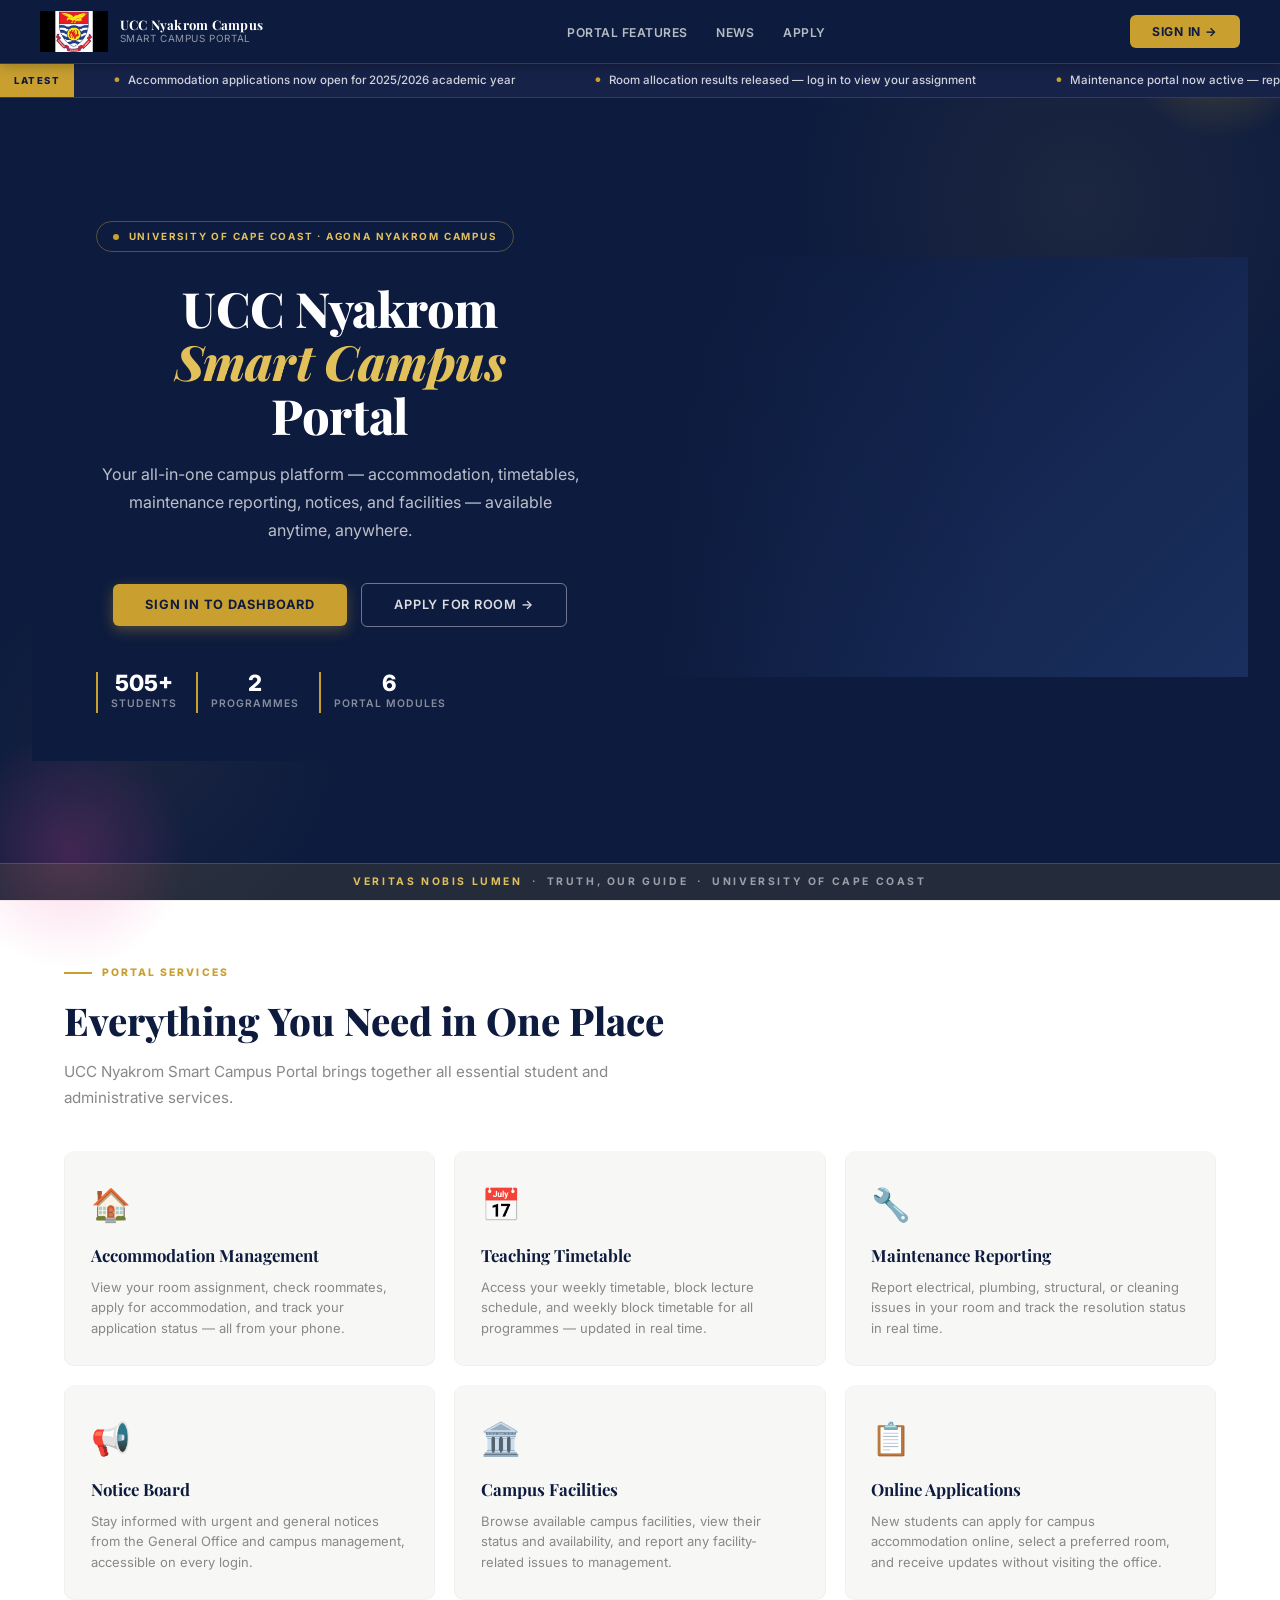
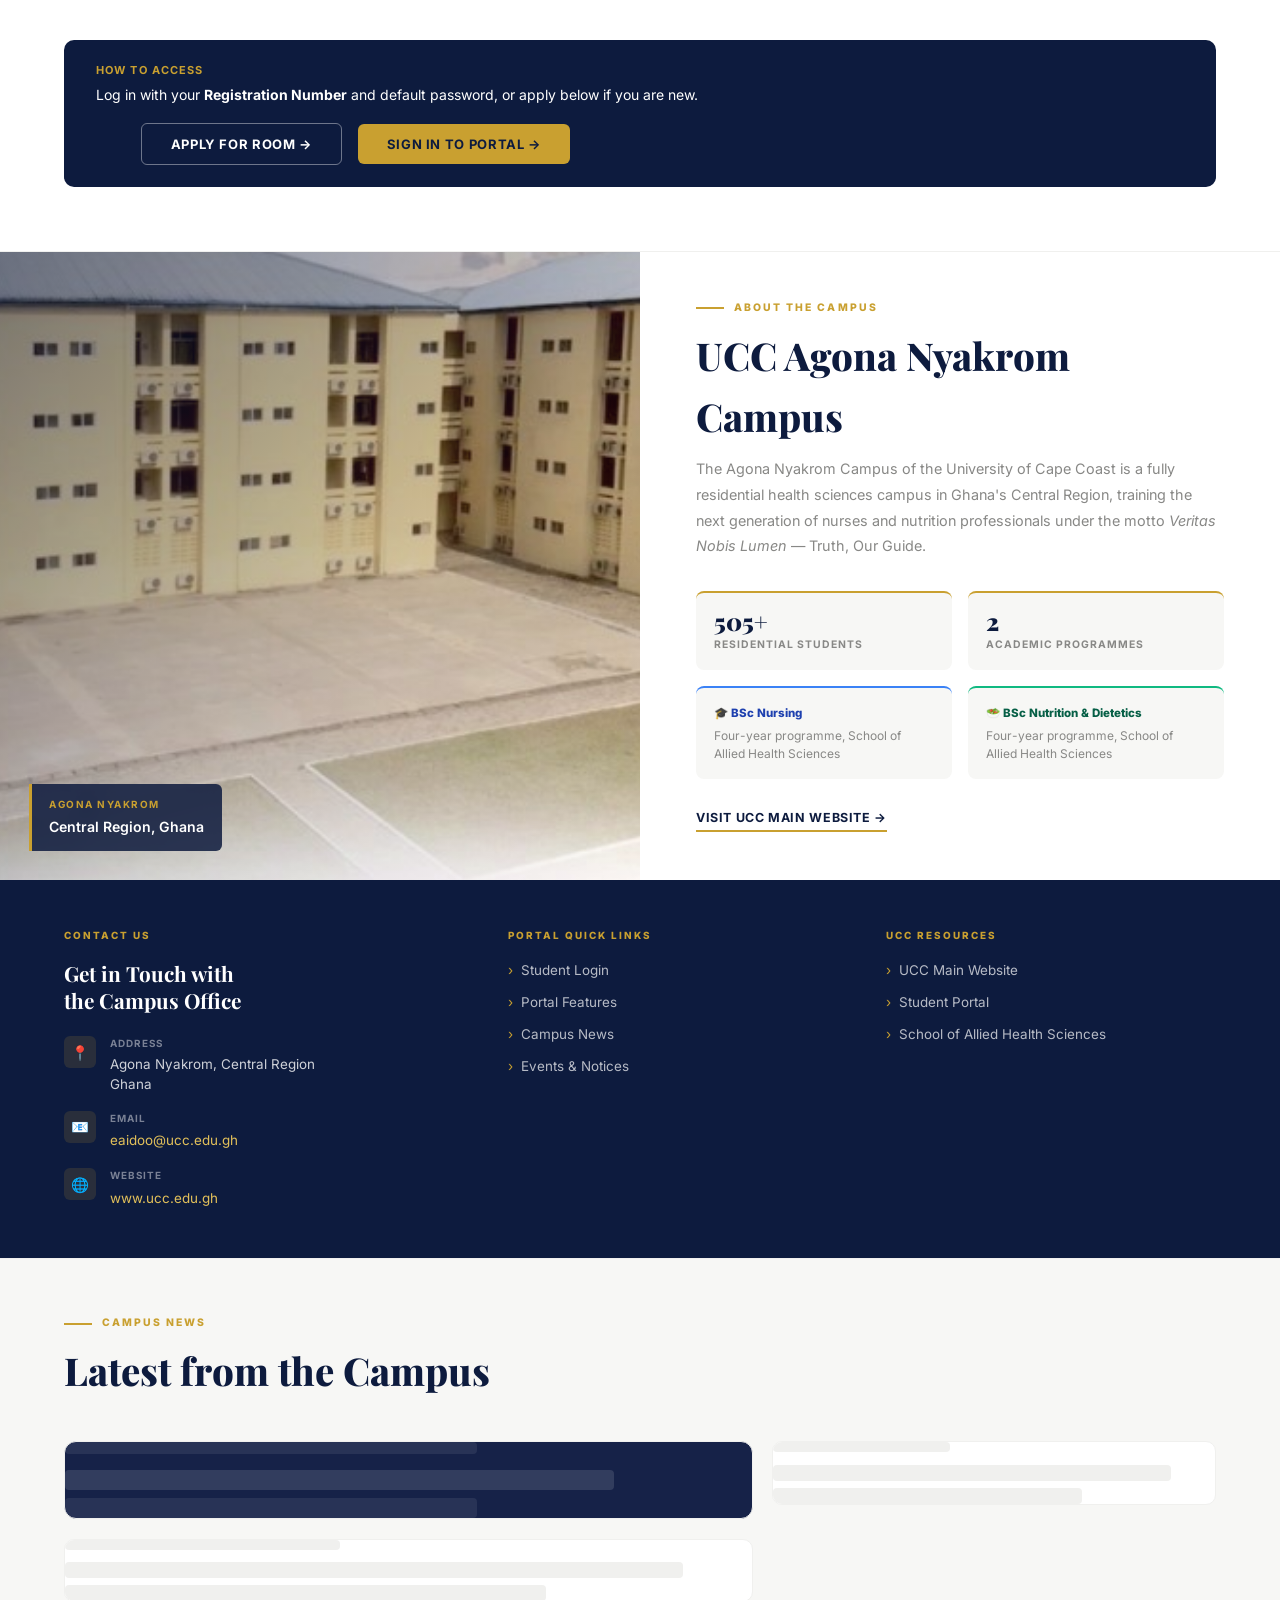
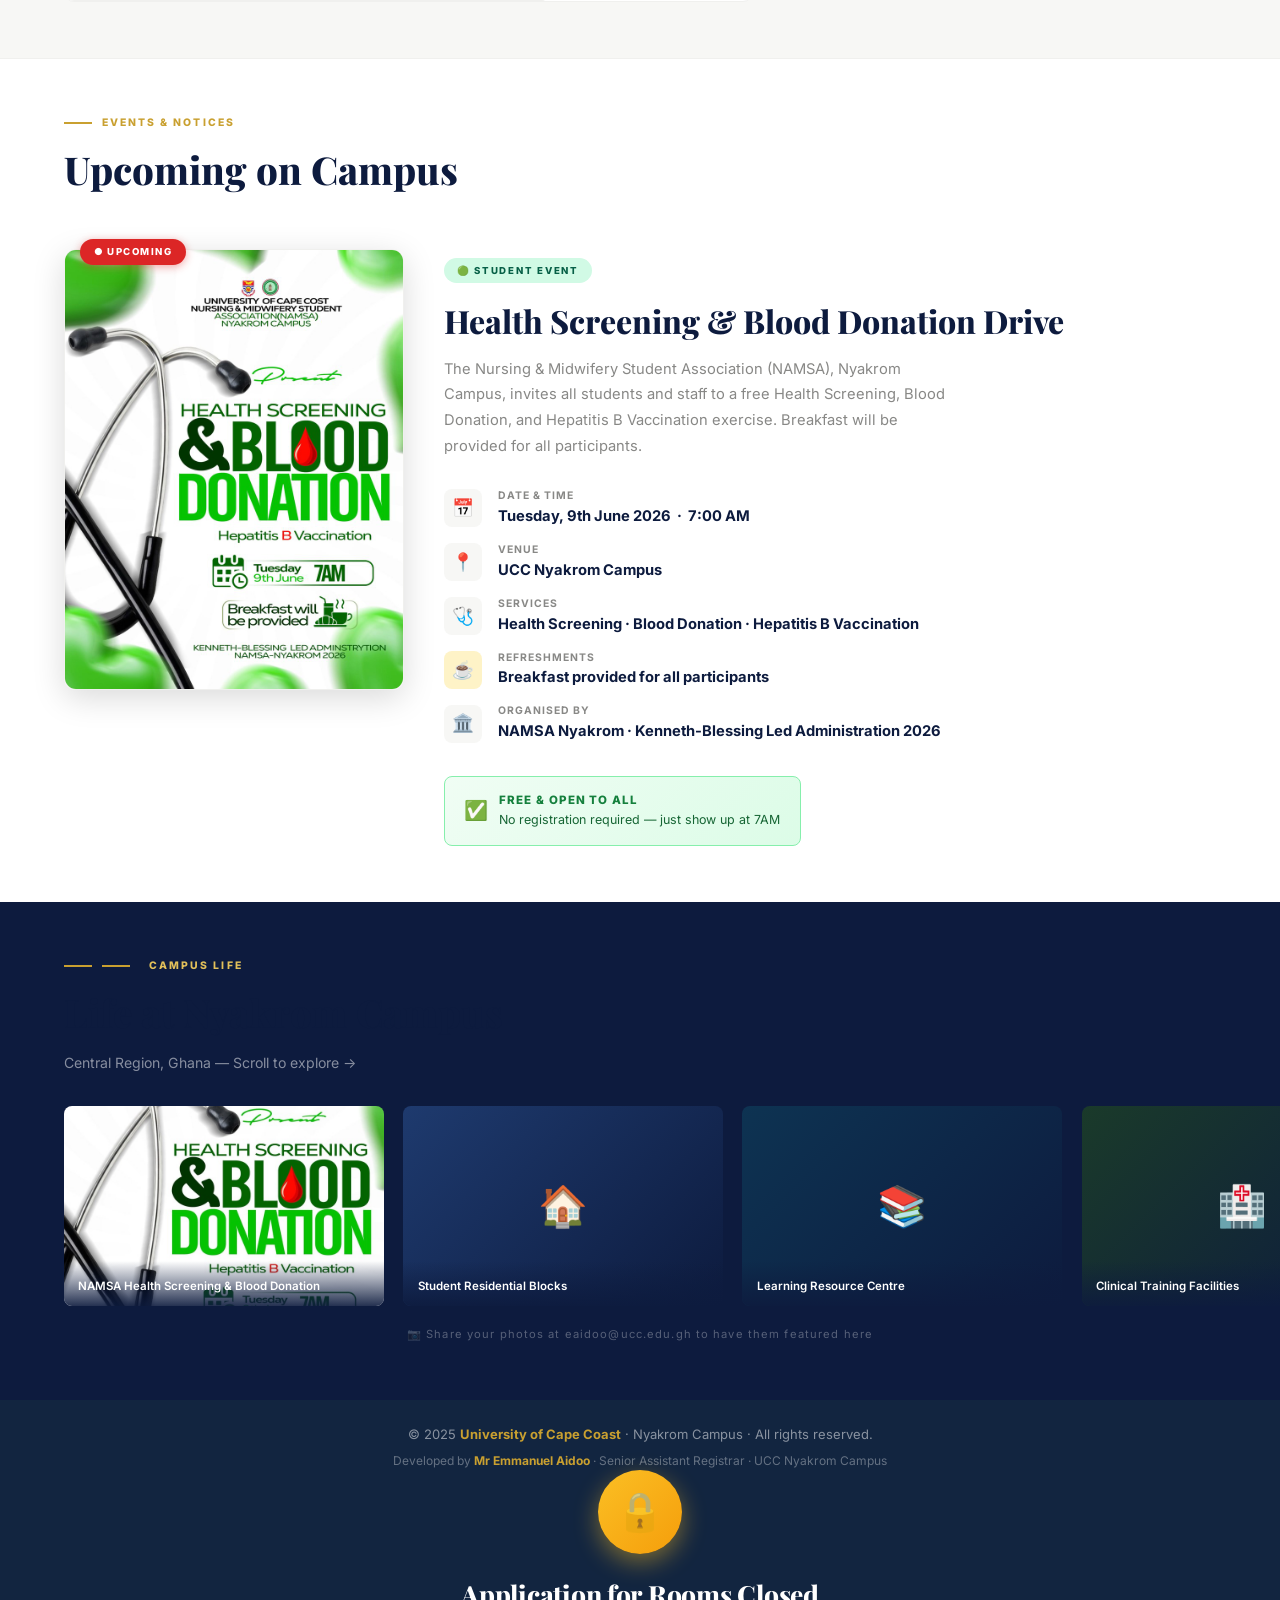
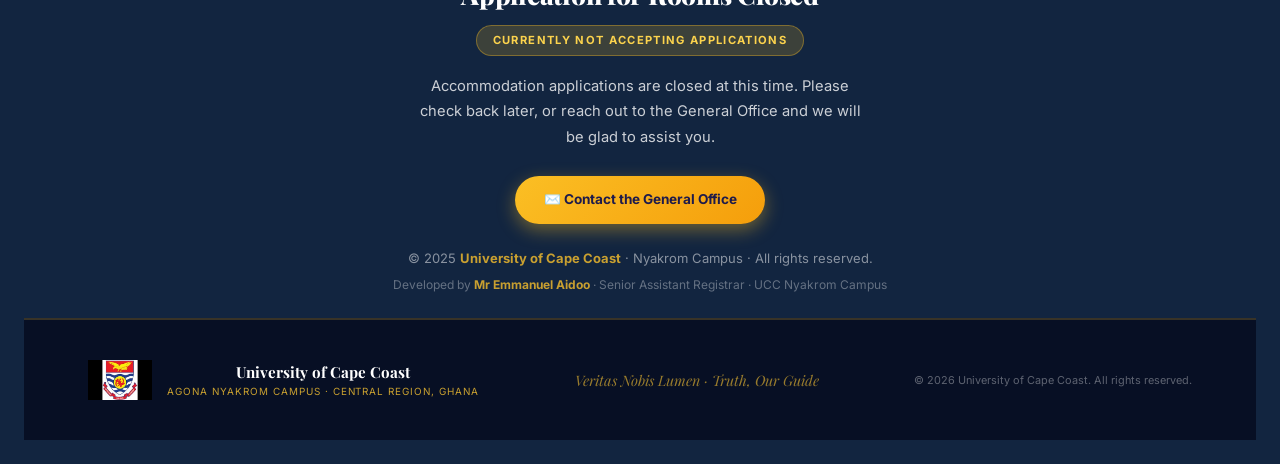
==== commit fae41860: "Add files via upload" ====
--- a/index.html
+++ b/index.html
@@ -406,26 +406,21 @@
       margin-top: 2rem;
       align-items: start;
     }
-    /* Featured card — image as full background, text pinned to bottom */
+    /* Featured card — same clean card style as small cards, just larger */
     .news-card-featured {
-      background: var(--navy);
+      background: var(--white);
       border-radius: 12px;
-      padding: 1.6rem;
-      display: flex; flex-direction: column; justify-content: flex-end;
-      min-height: 340px;
-      position: relative; overflow: hidden;
+      border: 1px solid var(--gray-100);
+      overflow: hidden;
+      display: flex; flex-direction: column;
       text-decoration: none;
       transition: transform 0.2s, box-shadow 0.2s;
     }
-    .news-card-featured:hover { transform: translateY(-2px); box-shadow: 0 12px 36px rgba(0,0,0,0.22); }
-    /* Gradient: transparent at top → dark at bottom for text legibility */
-    .news-card-featured::before {
-      content: '';
-      position: absolute; inset: 0;
-      background: linear-gradient(to bottom, rgba(0,0,0,0) 0%, rgba(0,0,0,0.15) 40%, rgba(13,27,62,0.92) 100%);
-      z-index: 1;
-    }
-    .news-card-featured > * { position: relative; z-index: 2; }
+    .news-card-featured:hover { transform: translateY(-2px); box-shadow: 0 8px 30px rgba(0,0,0,0.12); }
+    .news-card-featured::before { display: none; }
+    .news-card-featured-img { width: 100%; height: 240px; object-fit: cover; display: block; }
+    .news-card-featured-body { padding: 1.4rem 1.6rem; flex: 1; display: flex; flex-direction: column; }
+    .news-card-featured-foot { padding: 0.5rem 1.6rem 1.2rem; }
 
     /* Side column: stack of small cards */
     .news-side-col {
@@ -519,7 +514,7 @@
       .hero-stats { gap:1rem !important; }
       .news-grid { grid-template-columns: 1fr !important; }
       .news-side-col { gap: 0.8rem !important; }
-      .news-card-featured { min-height: 260px !important; }
+      .news-card-featured-img { height: 200px !important; }
       .hero-motto { position:relative !important; }
       .landing-nav { padding: 0 1.2rem !important; }
       .nav-links { display:none !important; }
@@ -1850,25 +1845,30 @@
     const [featured, ...rest] = items;
     const tag = TAG[featured.category] || TAG.featured;
 
-    // Featured card — image as CSS background, gradient overlay, text at bottom
-    const safeUrl = featured.image_url ? featured.image_url.replace(/['"]/g, '') : '';
+    // Featured card — same clean design as small cards, just taller
+    const featImgUrl = featured.image_url ? featured.image_url.replace(/['"]/g, '') : '';
+    const featExcerpt = featured.body ? featured.body.replace(/<[^>]*>/g, '').trim() : '';
     let html = `
       <a href="news-article.html?id=${featured.id}" class="news-card-featured">
-        ${safeUrl ? `<div style="position:absolute;inset:0;background:url('${safeUrl}') center/cover no-repeat"></div>` : ''}
-        <span class="news-tag ${tag.cls}">${tag.label}</span>
-        <div class="news-title-featured">${featured.title}</div>
-        ${featured.body ? `<p style="font-size:0.8rem;color:rgba(255,255,255,0.78);line-height:1.6;margin-top:0.3rem;display:-webkit-box;-webkit-line-clamp:2;-webkit-box-orient:vertical;overflow:hidden">${featured.body}</p>` : ''}
-        <div class="news-meta" style="color:rgba(255,255,255,0.55);margin-top:0.9rem">
-          <span>${fmtDate(featured.published_date)}</span>
-          ${featured.location ? `<span style="color:rgba(255,255,255,0.3)">·</span><span>${featured.location}</span>` : ''}
-          <span style="margin-left:auto;color:var(--gold);font-weight:700;font-size:0.72rem;letter-spacing:0.04em">Read more →</span>
+        ${featImgUrl ? `<img class="news-card-featured-img" src="${featImgUrl}" alt="${featured.title.replace(/"/g,'&quot;')}">` : ''}
+        <div class="news-card-featured-body">
+          <span class="news-tag ${tag.cls}">${tag.label}</span>
+          <div class="news-title-featured">${featured.title}</div>
+          ${featExcerpt ? `<p style="font-size:0.82rem;color:var(--gray-500);line-height:1.65;margin-top:0.4rem;display:-webkit-box;-webkit-line-clamp:3;-webkit-box-orient:vertical;overflow:hidden">${featExcerpt}</p>` : ''}
+        </div>
+        <div class="news-card-featured-foot">
+          <div class="news-meta">
+            <span>${fmtDate(featured.published_date)}</span>
+            ${featured.location ? `<span style="color:var(--gray-300)">·</span><span>${featured.location}</span>` : ''}
+            <span style="margin-left:auto;color:var(--navy);font-weight:700;font-size:0.72rem;letter-spacing:0.04em">Read more →</span>
+          </div>
         </div>
       </a>`;
 
     // Side column of small cards
     const sideItems = rest.slice(0, 3);
     let sideHtml = sideItems.map(item => {
-      const t = TAG[item.category] || TAG.academic;
+      const t = TAG[item.category] || TAG.featured;
       const imgUrl = item.image_url ? item.image_url.replace(/['"]/g, '') : '';
       const excerpt = item.body ? item.body.replace(/<[^>]*>/g, '').trim() : '';
       return `
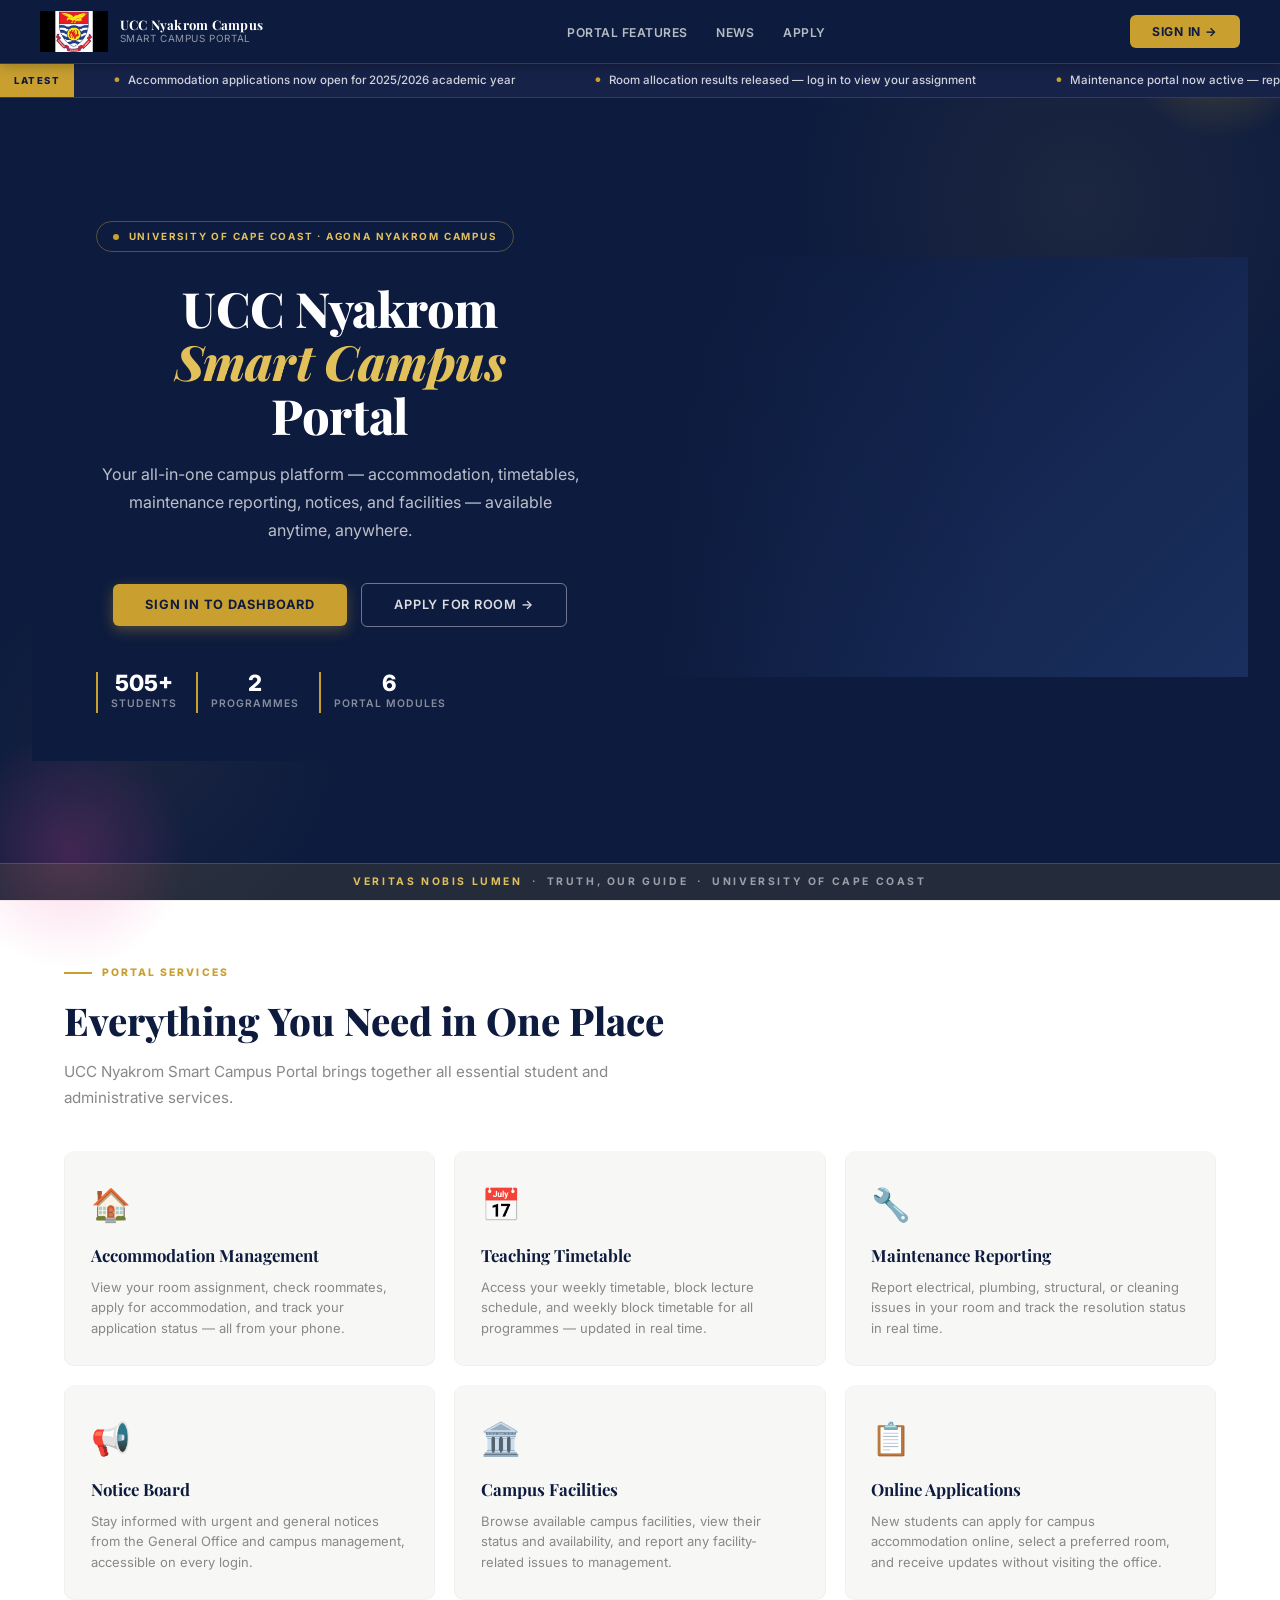
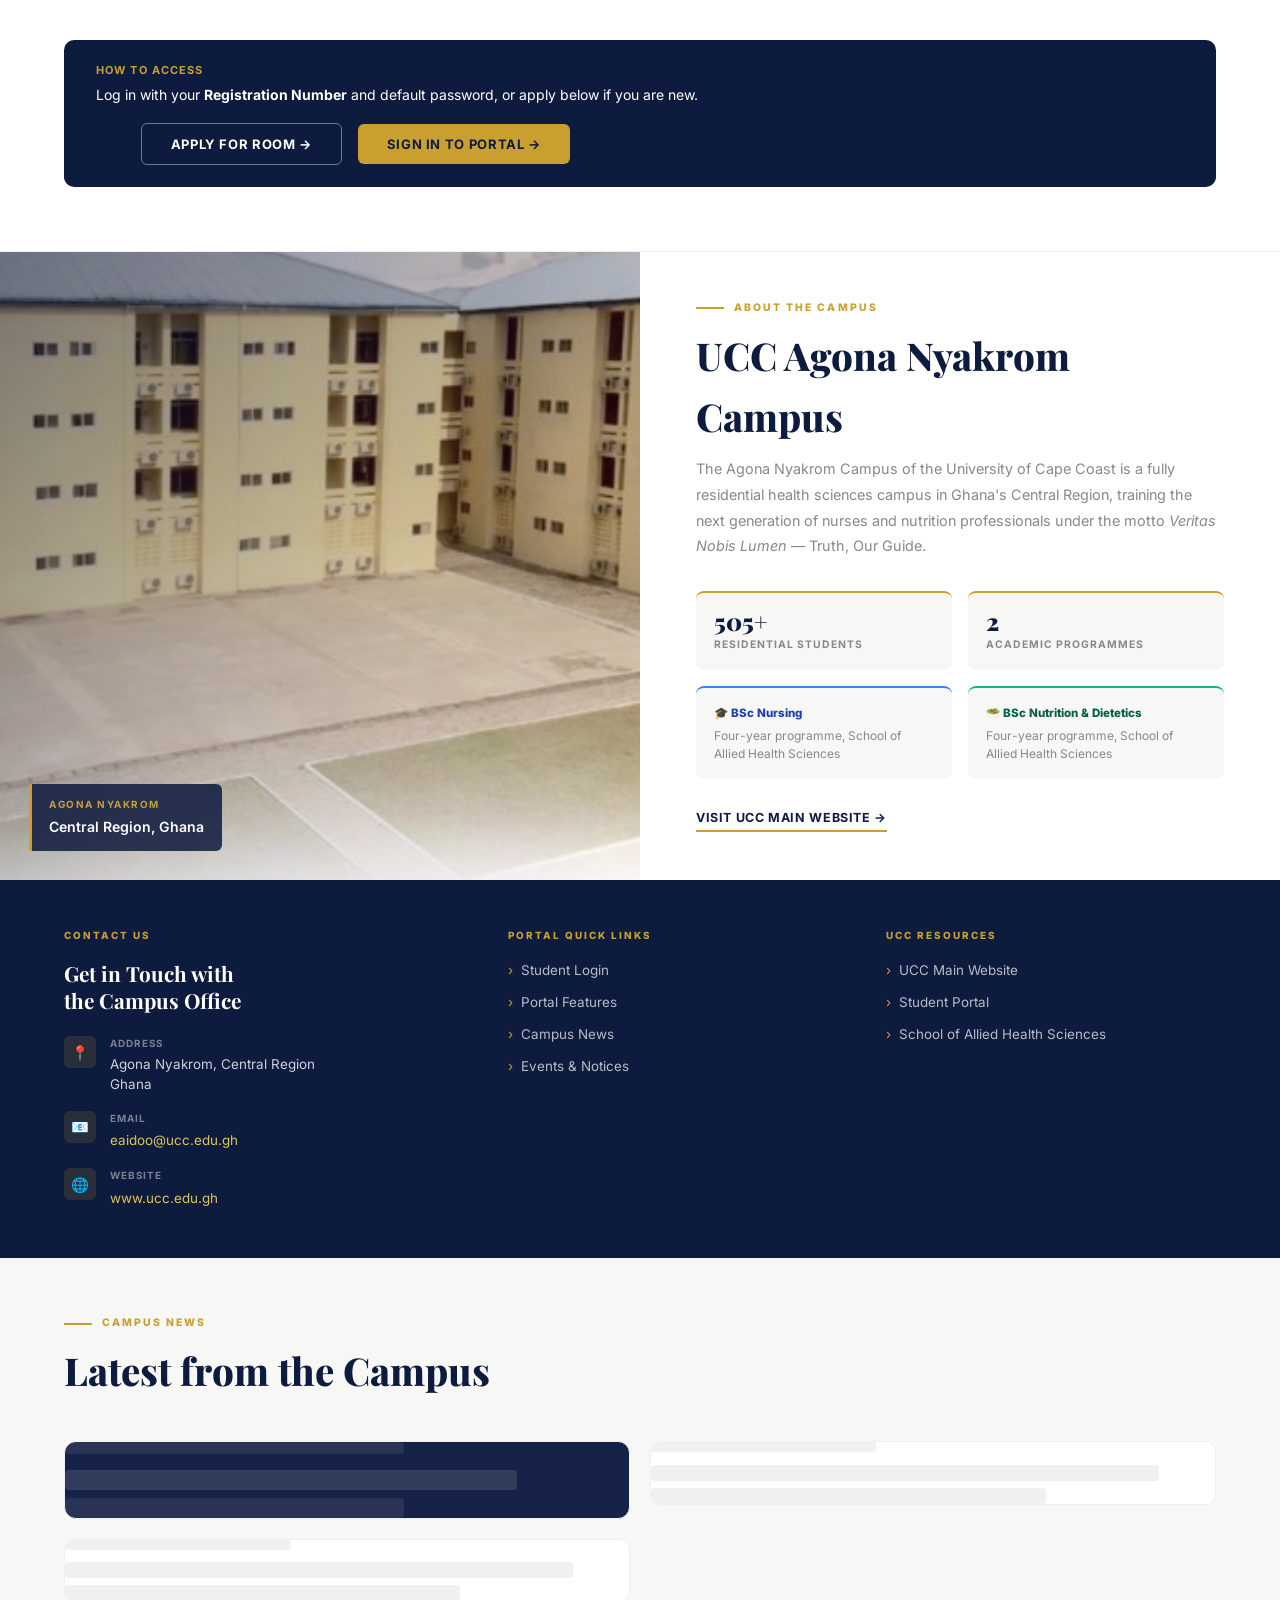
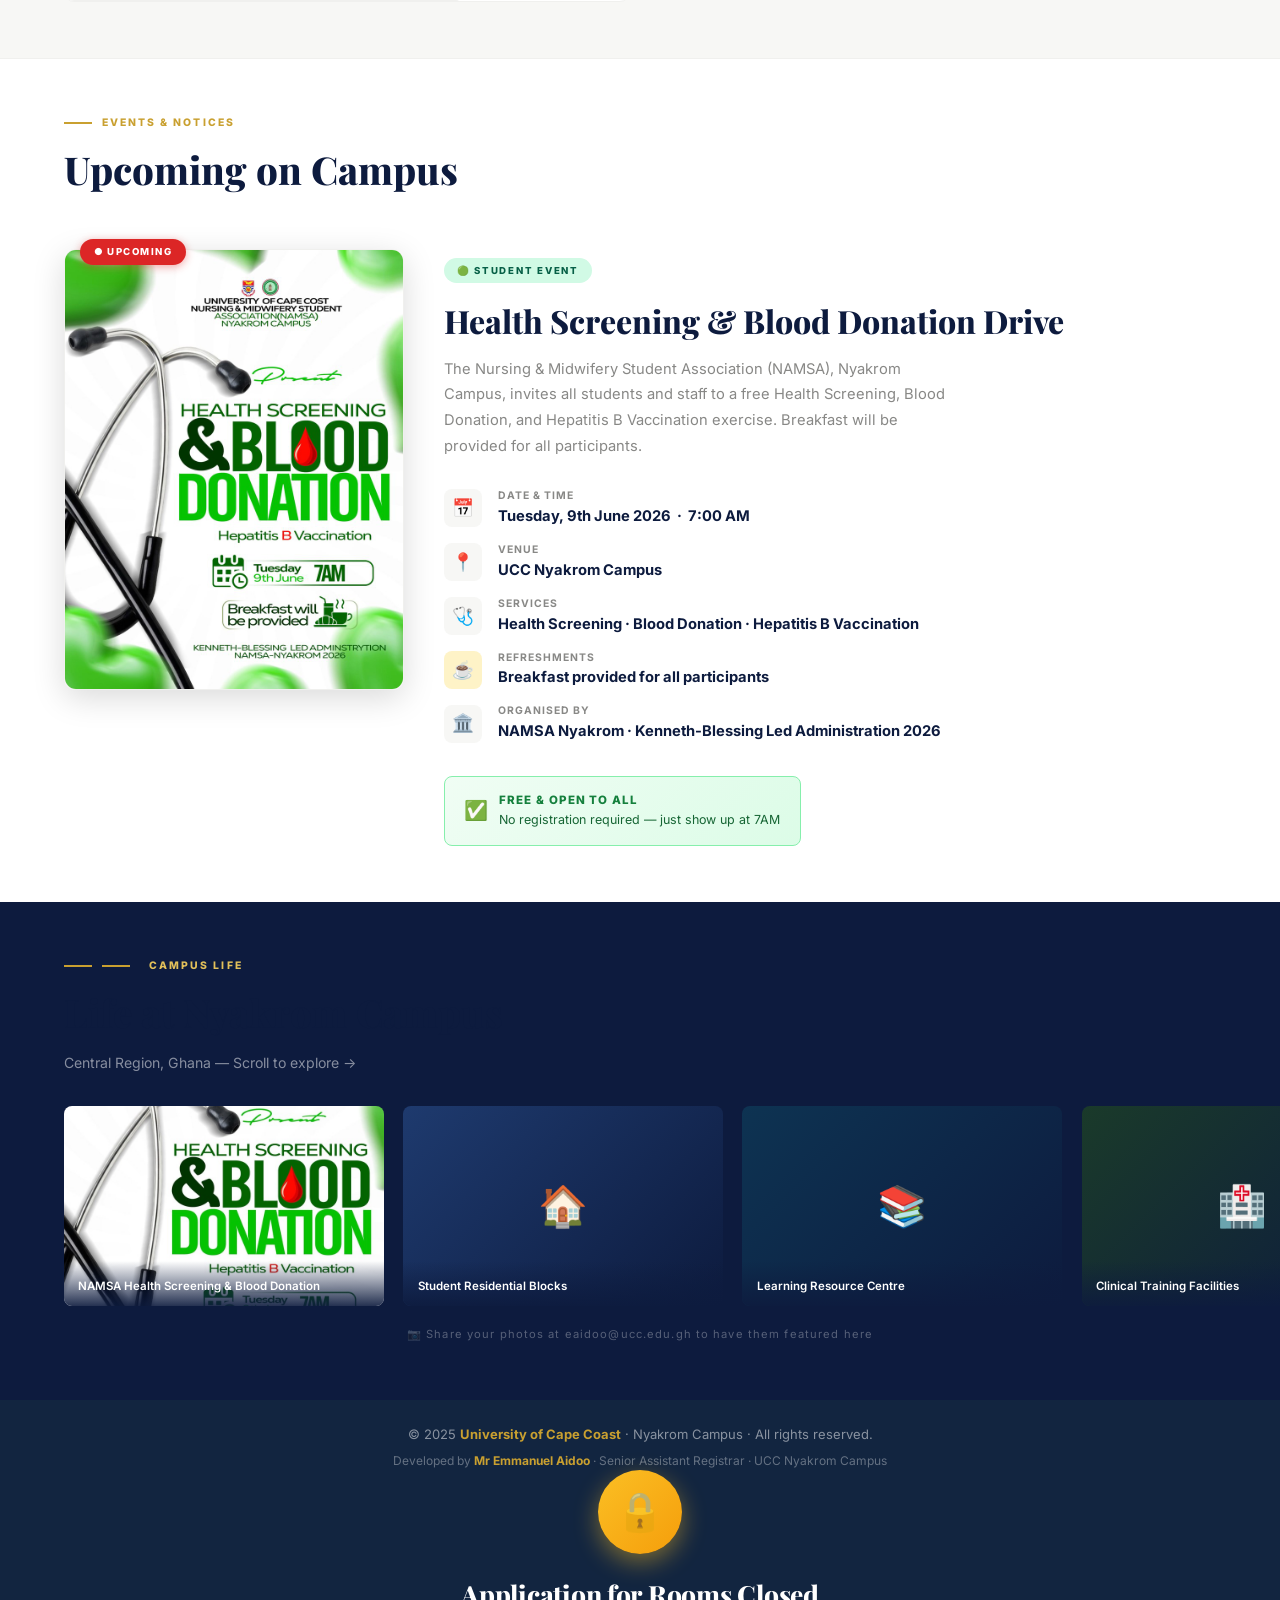
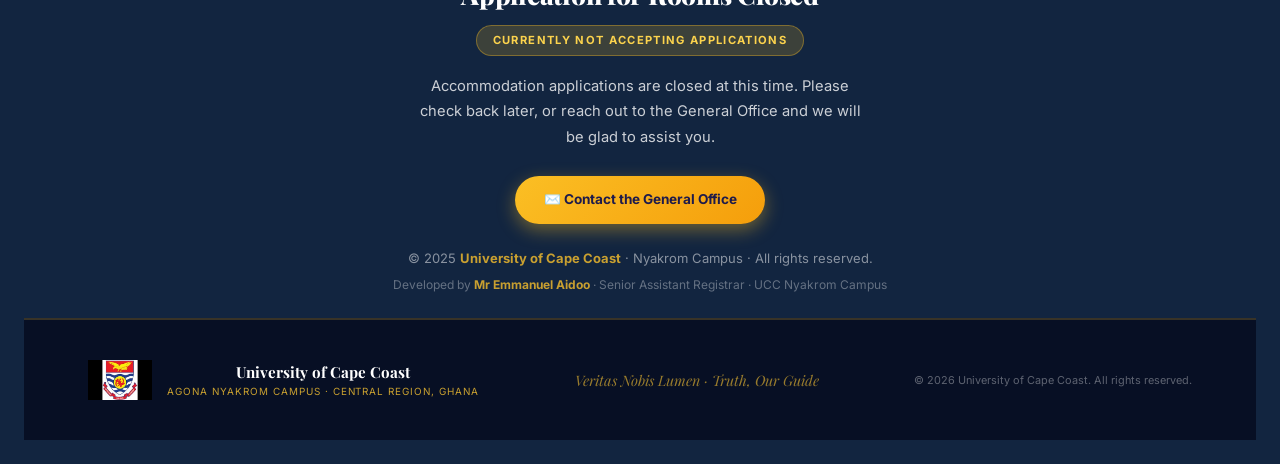
==== commit 62428a30: "Add files via upload" ====
--- a/index.html
+++ b/index.html
@@ -401,7 +401,7 @@
     }
     .news-grid {
       display: grid;
-      grid-template-columns: 1.55fr 1fr;
+      grid-template-columns: 1fr 1fr;
       gap: 1.2rem;
       margin-top: 2rem;
       align-items: start;
@@ -452,7 +452,7 @@
     .news-title-featured {
       font-family: var(--font-serif);
       font-size: clamp(1.05rem, 1.8vw, 1.35rem);
-      font-weight: 700; color: #fff; line-height: 1.35; margin-bottom: 0.45rem;
+      font-weight: 700; color: var(--navy); line-height: 1.35; margin-bottom: 0.45rem;
       display: -webkit-box; -webkit-line-clamp: 3; -webkit-box-orient: vertical; overflow: hidden;
     }
     .news-title {
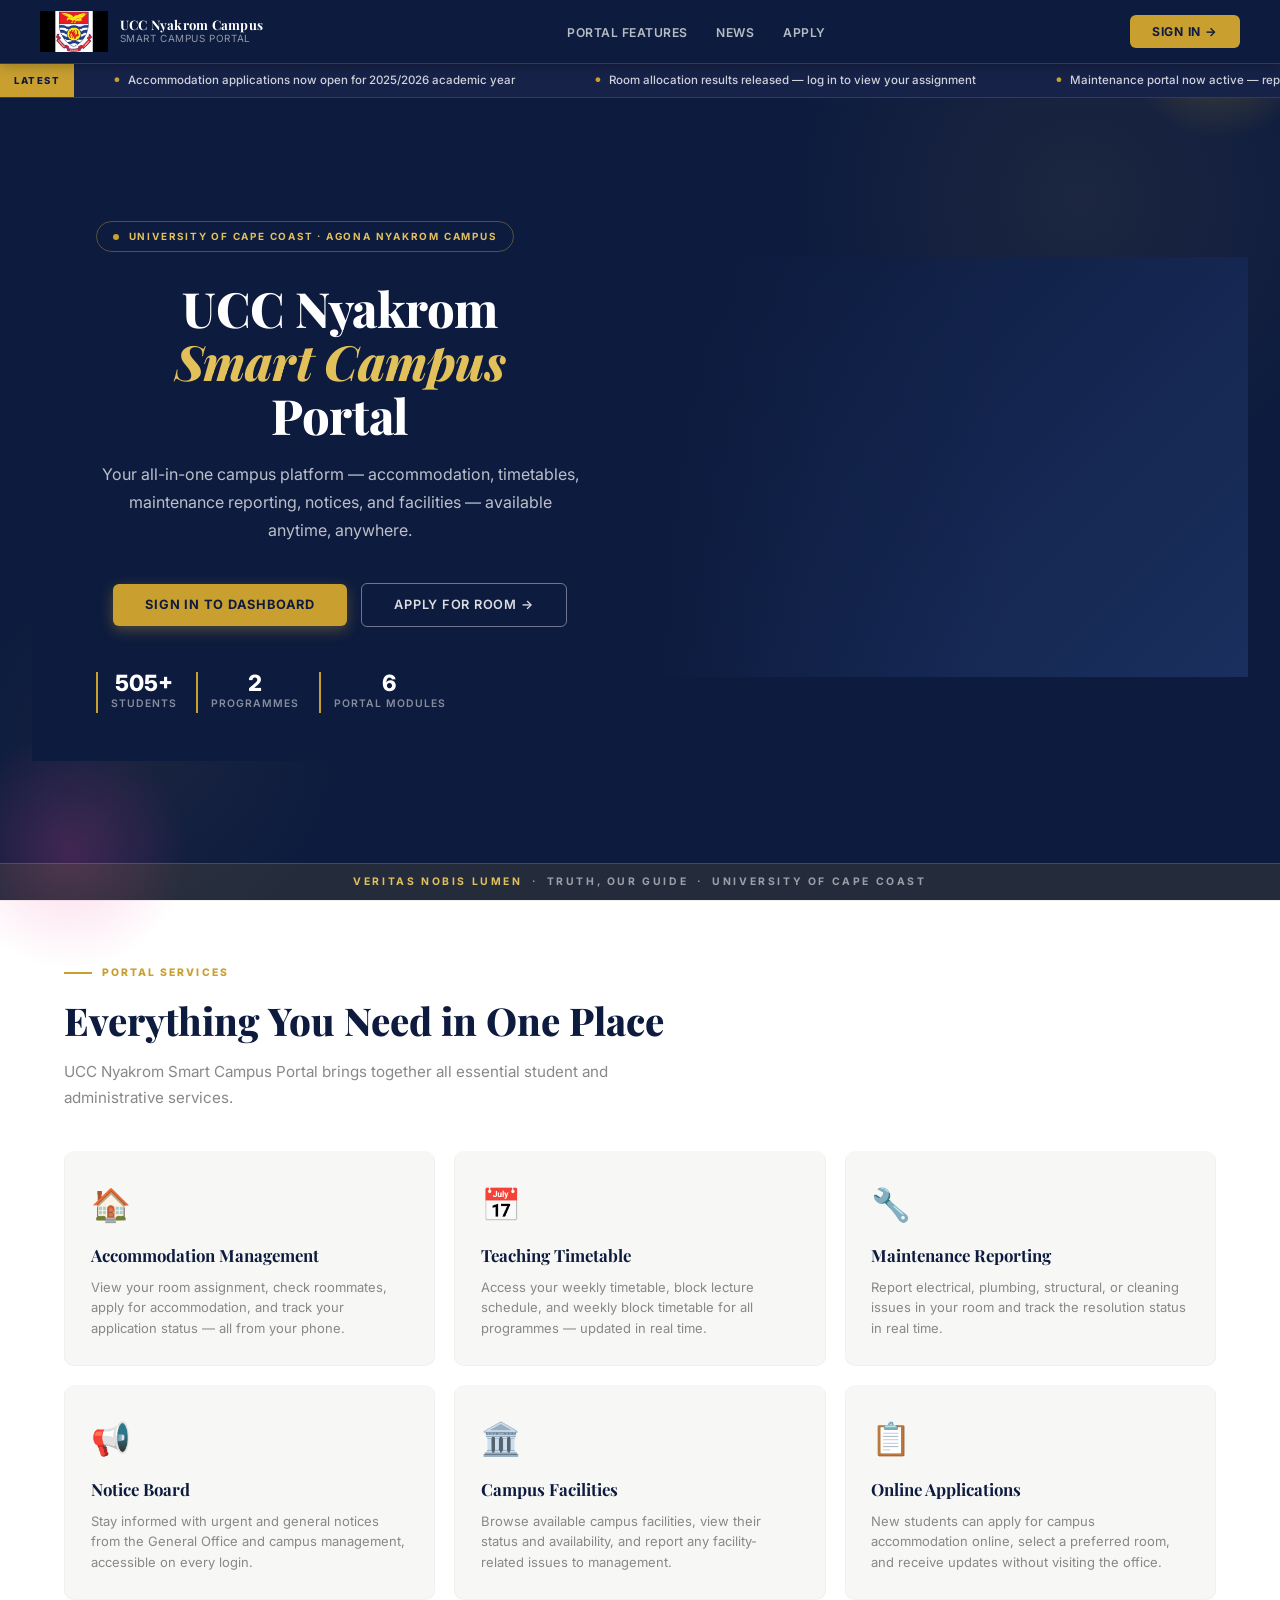
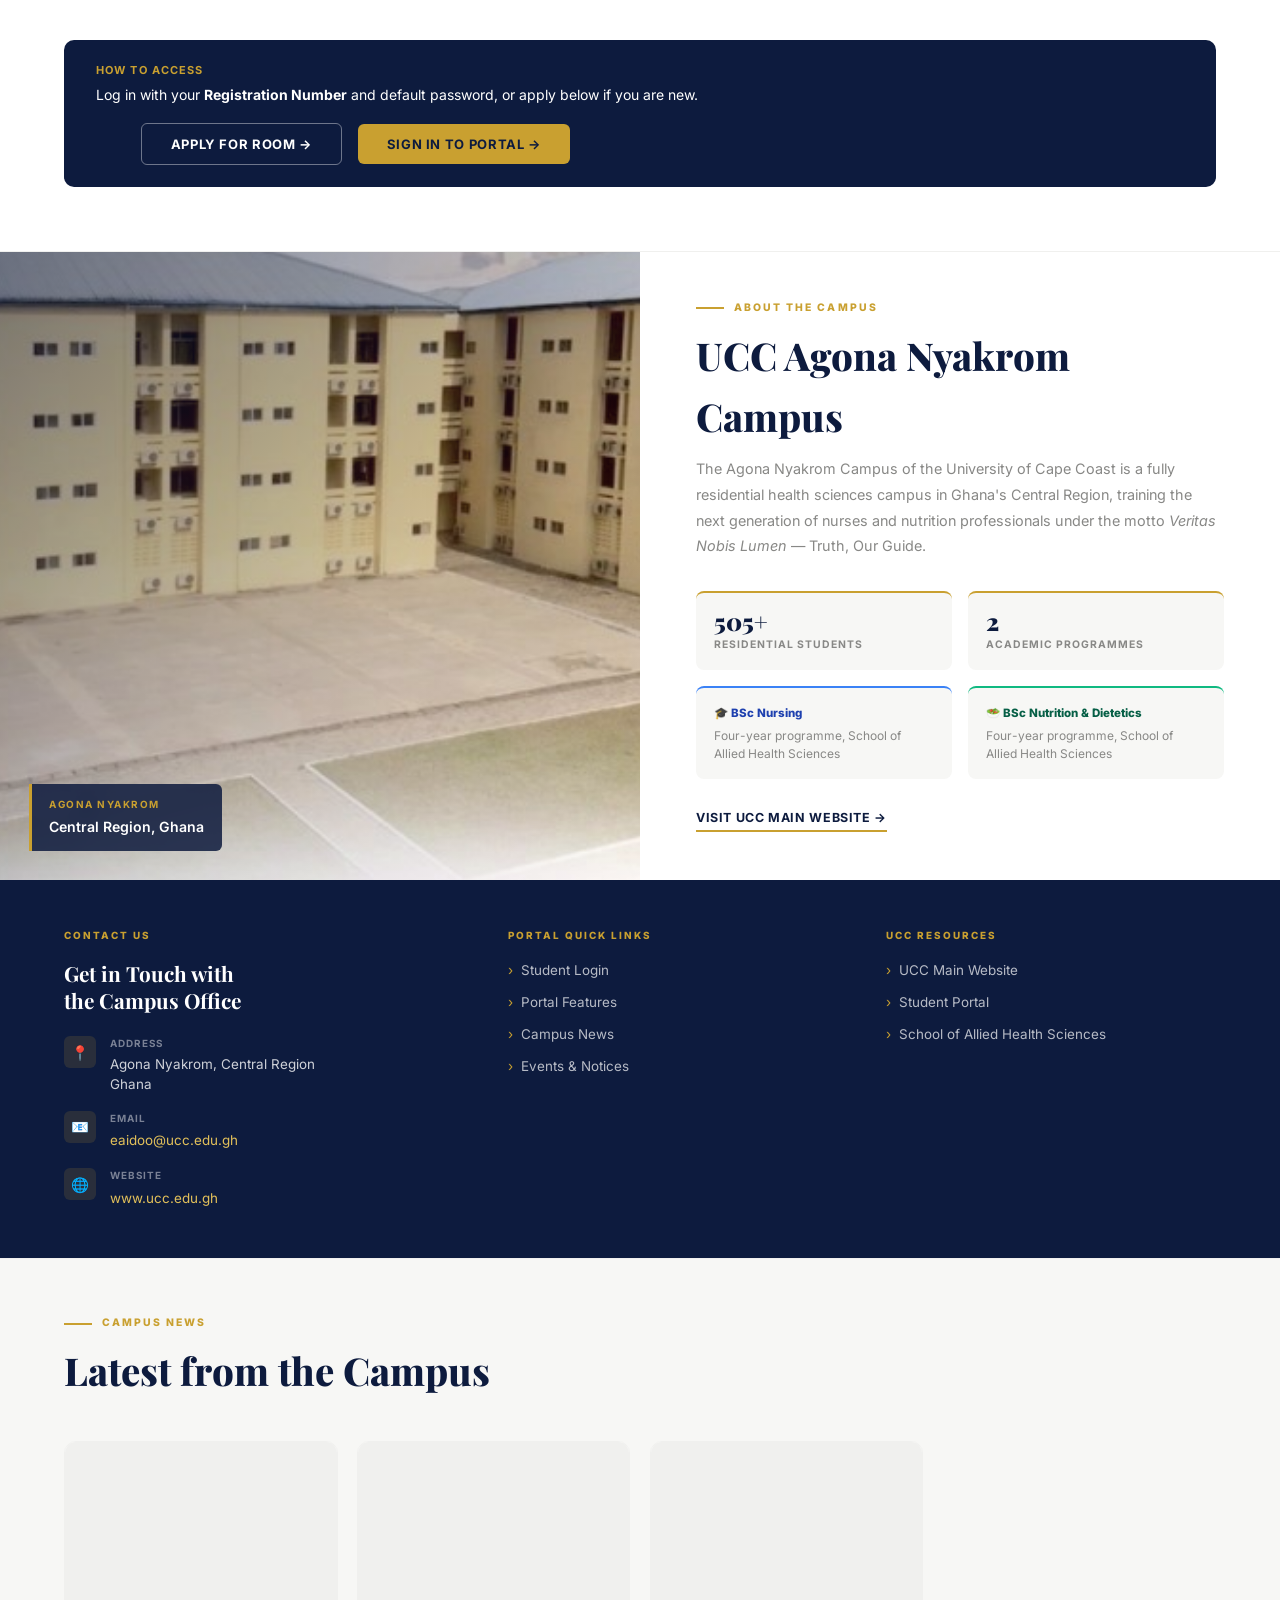
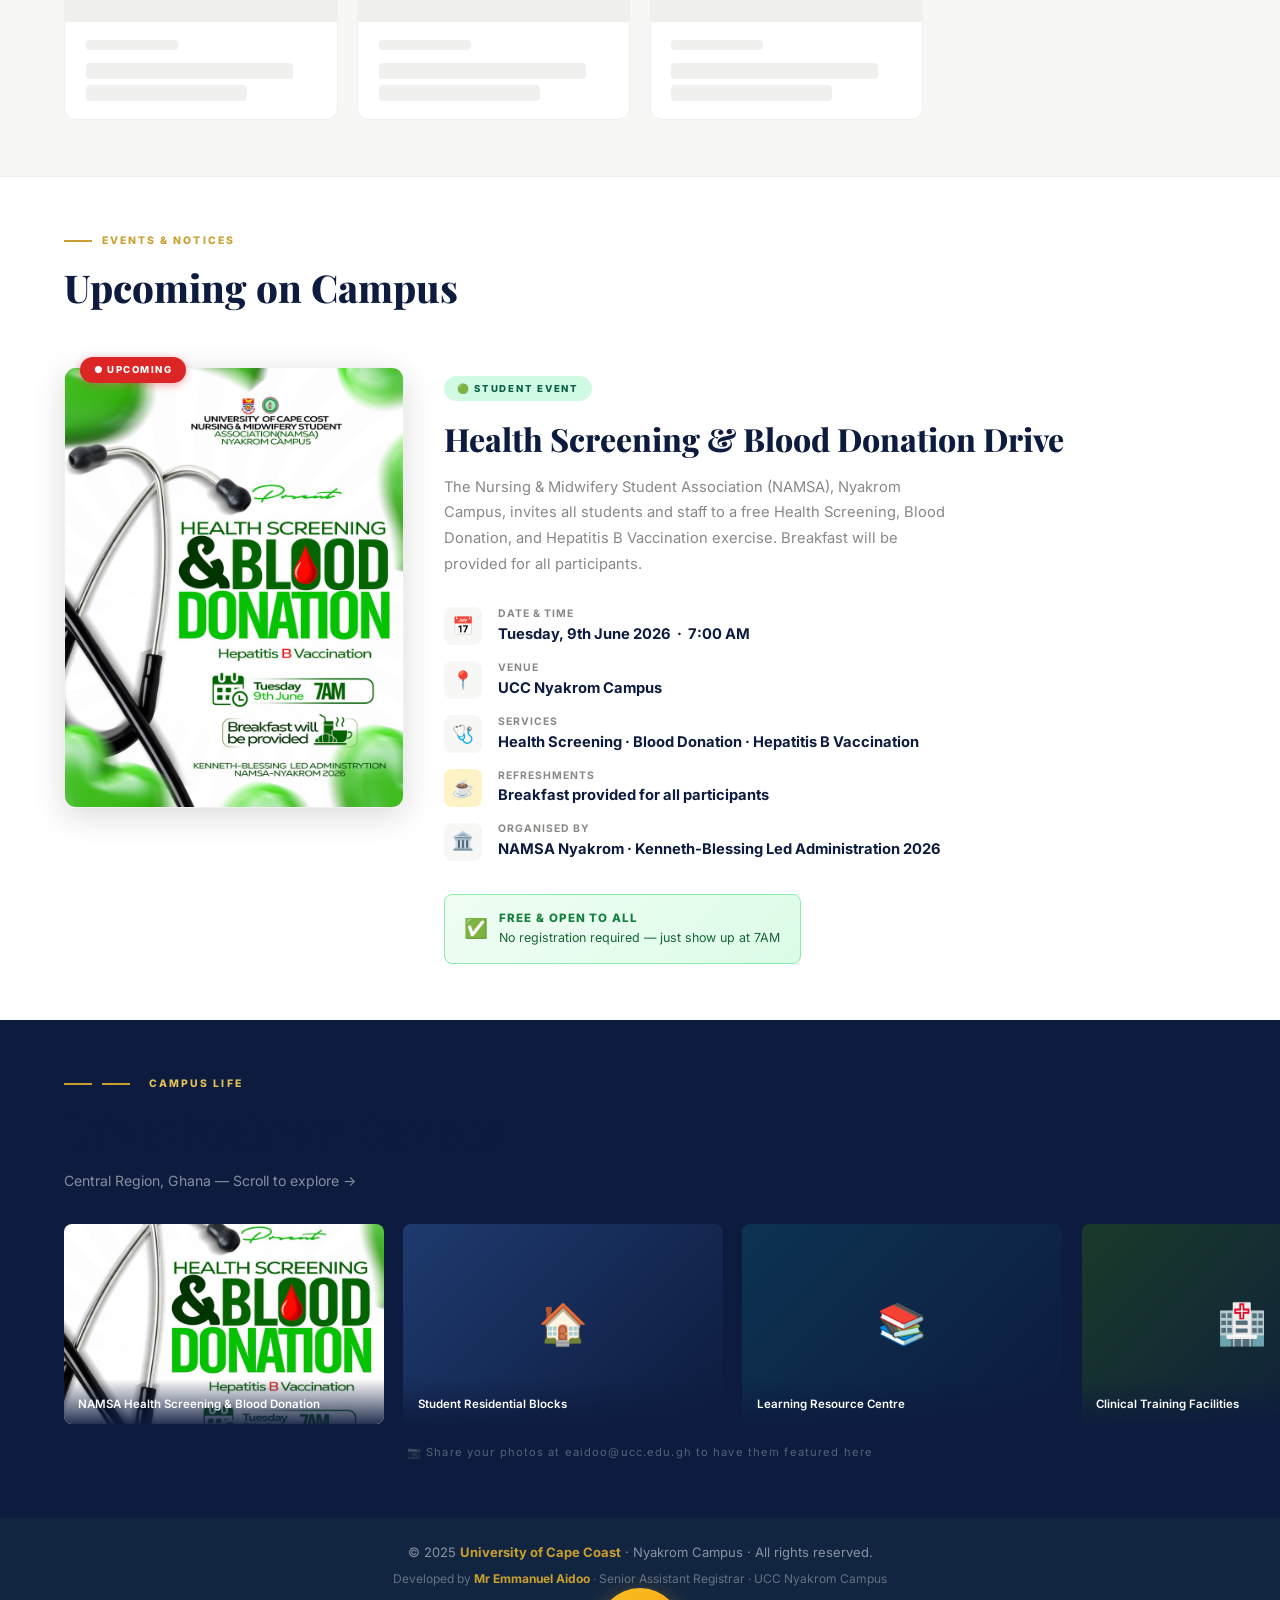
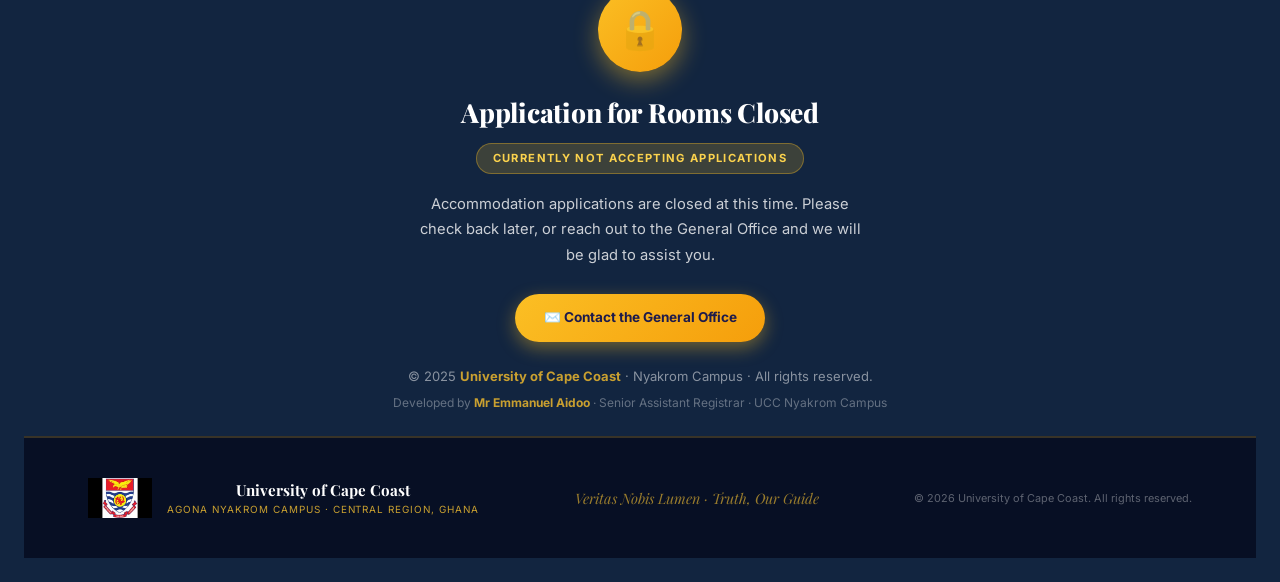
==== commit e014849a: "Add files via upload" ====
--- a/index.html
+++ b/index.html
@@ -401,43 +401,25 @@
     }
     .news-grid {
       display: grid;
-      grid-template-columns: 1fr 1fr;
+      grid-template-columns: repeat(auto-fill, minmax(260px, 1fr));
       gap: 1.2rem;
       margin-top: 2rem;
       align-items: start;
     }
-    /* Featured card — same clean card style as small cards, just larger */
-    .news-card-featured {
+    /* Uniform news cards — all identical */
+    .news-card {
       background: var(--white);
       border-radius: 12px;
       border: 1px solid var(--gray-100);
       overflow: hidden;
       display: flex; flex-direction: column;
       text-decoration: none;
-      transition: transform 0.2s, box-shadow 0.2s;
-    }
-    .news-card-featured:hover { transform: translateY(-2px); box-shadow: 0 8px 30px rgba(0,0,0,0.12); }
-    .news-card-featured::before { display: none; }
-    .news-card-featured-img { width: 100%; height: 240px; object-fit: cover; display: block; }
-    .news-card-featured-body { padding: 1.4rem 1.6rem; flex: 1; display: flex; flex-direction: column; }
-    .news-card-featured-foot { padding: 0.5rem 1.6rem 1.2rem; }
-
-    /* Side column: stack of small cards */
-    .news-side-col {
-      display: flex; flex-direction: column; gap: 1rem;
-    }
-    .news-card {
-      background: var(--white);
-      border-radius: 10px;
-      border: 1px solid var(--gray-100);
-      overflow: hidden;
-      display: flex; flex-direction: column;
-      text-decoration: none;
       transition: box-shadow 0.2s, transform 0.2s;
     }
-    .news-card:hover { box-shadow: 0 6px 24px rgba(0,0,0,0.10); transform: translateY(-1px); }
-    .news-card-body { padding: 1rem 1.1rem; flex: 1; display: flex; flex-direction: column; }
-    .news-card-foot { padding: 0.5rem 1.1rem 0.9rem; }
+    .news-card:hover { box-shadow: 0 8px 28px rgba(0,0,0,0.11); transform: translateY(-2px); }
+    .news-card-img { width: 100%; height: 180px; object-fit: cover; display: block; }
+    .news-card-body { padding: 1.1rem 1.3rem; flex: 1; display: flex; flex-direction: column; }
+    .news-card-foot { padding: 0.4rem 1.3rem 1rem; }
 
     .news-tag {
       font-size: 0.56rem; font-weight: 800; letter-spacing: 0.18em; text-transform: uppercase;
@@ -449,14 +431,8 @@
     .tag-event    { background: #d1fae5; color: #065f46; }
     .tag-notice   { background: #fee2e2; color: #991b1b; }
     .tag-featured { background: rgba(201,160,48,0.25); color: #b8860b; }
-    .news-title-featured {
-      font-family: var(--font-serif);
-      font-size: clamp(1.05rem, 1.8vw, 1.35rem);
-      font-weight: 700; color: var(--navy); line-height: 1.35; margin-bottom: 0.45rem;
-      display: -webkit-box; -webkit-line-clamp: 3; -webkit-box-orient: vertical; overflow: hidden;
-    }
     .news-title {
-      font-size: 0.88rem; font-weight: 700; color: var(--navy);
+      font-size: 0.92rem; font-weight: 700; color: var(--navy);
       line-height: 1.45; margin-bottom: 0.35rem;
       display: -webkit-box; -webkit-line-clamp: 2; -webkit-box-orient: vertical; overflow: hidden;
     }
@@ -513,8 +489,7 @@
       .hero-panel-left  { padding: 2.5rem 1.5rem !important; }
       .hero-stats { gap:1rem !important; }
       .news-grid { grid-template-columns: 1fr !important; }
-      .news-side-col { gap: 0.8rem !important; }
-      .news-card-featured-img { height: 200px !important; }
+      .news-card-img { height: 160px !important; }
       .hero-motto { position:relative !important; }
       .landing-nav { padding: 0 1.2rem !important; }
       .nav-links { display:none !important; }
@@ -994,20 +969,29 @@
     <!-- News grid — rendered by JS -->
     <div class="news-grid" id="newsGrid">
       <!-- Loading skeletons -->
-      <div class="news-card-featured" style="background:var(--navy-mid);animation:pulse 1.4s ease-in-out infinite">
-        <div style="height:12px;background:rgba(255,255,255,0.08);border-radius:4px;width:60%;margin-bottom:1rem"></div>
-        <div style="height:20px;background:rgba(255,255,255,0.12);border-radius:4px;width:80%;margin-bottom:0.5rem"></div>
-        <div style="height:20px;background:rgba(255,255,255,0.08);border-radius:4px;width:60%"></div>
+      <div class="news-card" style="animation:pulse 1.4s ease-in-out infinite">
+        <div style="height:180px;background:var(--gray-100);border-radius:0"></div>
+        <div style="padding:1.1rem 1.3rem">
+          <div style="height:10px;background:var(--gray-100);border-radius:4px;width:40%;margin-bottom:0.8rem"></div>
+          <div style="height:16px;background:var(--gray-100);border-radius:4px;width:90%;margin-bottom:0.4rem"></div>
+          <div style="height:16px;background:var(--gray-100);border-radius:4px;width:70%"></div>
+        </div>
       </div>
       <div class="news-card" style="animation:pulse 1.4s ease-in-out infinite 0.1s">
-        <div style="height:10px;background:var(--gray-100);border-radius:4px;width:40%;margin-bottom:0.8rem"></div>
-        <div style="height:16px;background:var(--gray-100);border-radius:4px;width:90%;margin-bottom:0.4rem"></div>
-        <div style="height:16px;background:var(--gray-100);border-radius:4px;width:70%"></div>
+        <div style="height:180px;background:var(--gray-100);border-radius:0"></div>
+        <div style="padding:1.1rem 1.3rem">
+          <div style="height:10px;background:var(--gray-100);border-radius:4px;width:40%;margin-bottom:0.8rem"></div>
+          <div style="height:16px;background:var(--gray-100);border-radius:4px;width:90%;margin-bottom:0.4rem"></div>
+          <div style="height:16px;background:var(--gray-100);border-radius:4px;width:70%"></div>
+        </div>
       </div>
       <div class="news-card" style="animation:pulse 1.4s ease-in-out infinite 0.2s">
-        <div style="height:10px;background:var(--gray-100);border-radius:4px;width:40%;margin-bottom:0.8rem"></div>
-        <div style="height:16px;background:var(--gray-100);border-radius:4px;width:90%;margin-bottom:0.4rem"></div>
-        <div style="height:16px;background:var(--gray-100);border-radius:4px;width:70%"></div>
+        <div style="height:180px;background:var(--gray-100);border-radius:0"></div>
+        <div style="padding:1.1rem 1.3rem">
+          <div style="height:10px;background:var(--gray-100);border-radius:4px;width:40%;margin-bottom:0.8rem"></div>
+          <div style="height:16px;background:var(--gray-100);border-radius:4px;width:90%;margin-bottom:0.4rem"></div>
+          <div style="height:16px;background:var(--gray-100);border-radius:4px;width:70%"></div>
+        </div>
       </div>
     </div>
   </div>
@@ -1842,44 +1826,17 @@
       return;
     }
 
-    const [featured, ...rest] = items;
-    const tag = TAG[featured.category] || TAG.featured;
-
-    // Featured card — same clean design as small cards, just taller
-    const featImgUrl = featured.image_url ? featured.image_url.replace(/['"]/g, '') : '';
-    const featExcerpt = featured.body ? featured.body.replace(/<[^>]*>/g, '').trim() : '';
-    let html = `
-      <a href="news-article.html?id=${featured.id}" class="news-card-featured">
-        ${featImgUrl ? `<img class="news-card-featured-img" src="${featImgUrl}" alt="${featured.title.replace(/"/g,'&quot;')}">` : ''}
-        <div class="news-card-featured-body">
-          <span class="news-tag ${tag.cls}">${tag.label}</span>
-          <div class="news-title-featured">${featured.title}</div>
-          ${featExcerpt ? `<p style="font-size:0.82rem;color:var(--gray-500);line-height:1.65;margin-top:0.4rem;display:-webkit-box;-webkit-line-clamp:3;-webkit-box-orient:vertical;overflow:hidden">${featExcerpt}</p>` : ''}
-        </div>
-        <div class="news-card-featured-foot">
-          <div class="news-meta">
-            <span>${fmtDate(featured.published_date)}</span>
-            ${featured.location ? `<span style="color:var(--gray-300)">·</span><span>${featured.location}</span>` : ''}
-            <span style="margin-left:auto;color:var(--navy);font-weight:700;font-size:0.72rem;letter-spacing:0.04em">Read more →</span>
-          </div>
-        </div>
-      </a>`;
-
-    // Side column of small cards
-    const sideItems = rest.slice(0, 3);
-    let sideHtml = sideItems.map(item => {
+    grid.innerHTML = items.slice(0, 4).map(item => {
       const t = TAG[item.category] || TAG.featured;
       const imgUrl = item.image_url ? item.image_url.replace(/['"]/g, '') : '';
       const excerpt = item.body ? item.body.replace(/<[^>]*>/g, '').trim() : '';
       return `
         <a href="news-article.html?id=${item.id}" class="news-card">
-          ${imgUrl ? `<img src="${imgUrl}" alt="" style="width:100%;height:140px;object-fit:cover;display:block">` : ''}
+          ${imgUrl ? `<img class="news-card-img" src="${imgUrl}" alt="${item.title.replace(/"/g,'&quot;')}">` : ''}
           <div class="news-card-body">
-            <div>
-              <span class="news-tag ${t.cls}">${t.label}</span>
-              <div class="news-title">${item.title}</div>
-              ${excerpt ? `<p style="font-size:0.75rem;color:var(--gray-500);line-height:1.6;margin-top:0.25rem;display:-webkit-box;-webkit-line-clamp:2;-webkit-box-orient:vertical;overflow:hidden">${excerpt}</p>` : ''}
-            </div>
+            <span class="news-tag ${t.cls}">${t.label}</span>
+            <div class="news-title">${item.title}</div>
+            ${excerpt ? `<p style="font-size:0.78rem;color:var(--gray-500);line-height:1.6;margin-top:0.25rem;display:-webkit-box;-webkit-line-clamp:2;-webkit-box-orient:vertical;overflow:hidden">${excerpt}</p>` : ''}
           </div>
           <div class="news-card-foot">
             <div class="news-meta">
@@ -1890,9 +1847,6 @@
           </div>
         </a>`;
     }).join('');
-
-    html += `<div class="news-side-col">${sideHtml}</div>`;
-    grid.innerHTML = html;
   }
 
   // ── Load news from Supabase ─────────────────────────────────────────
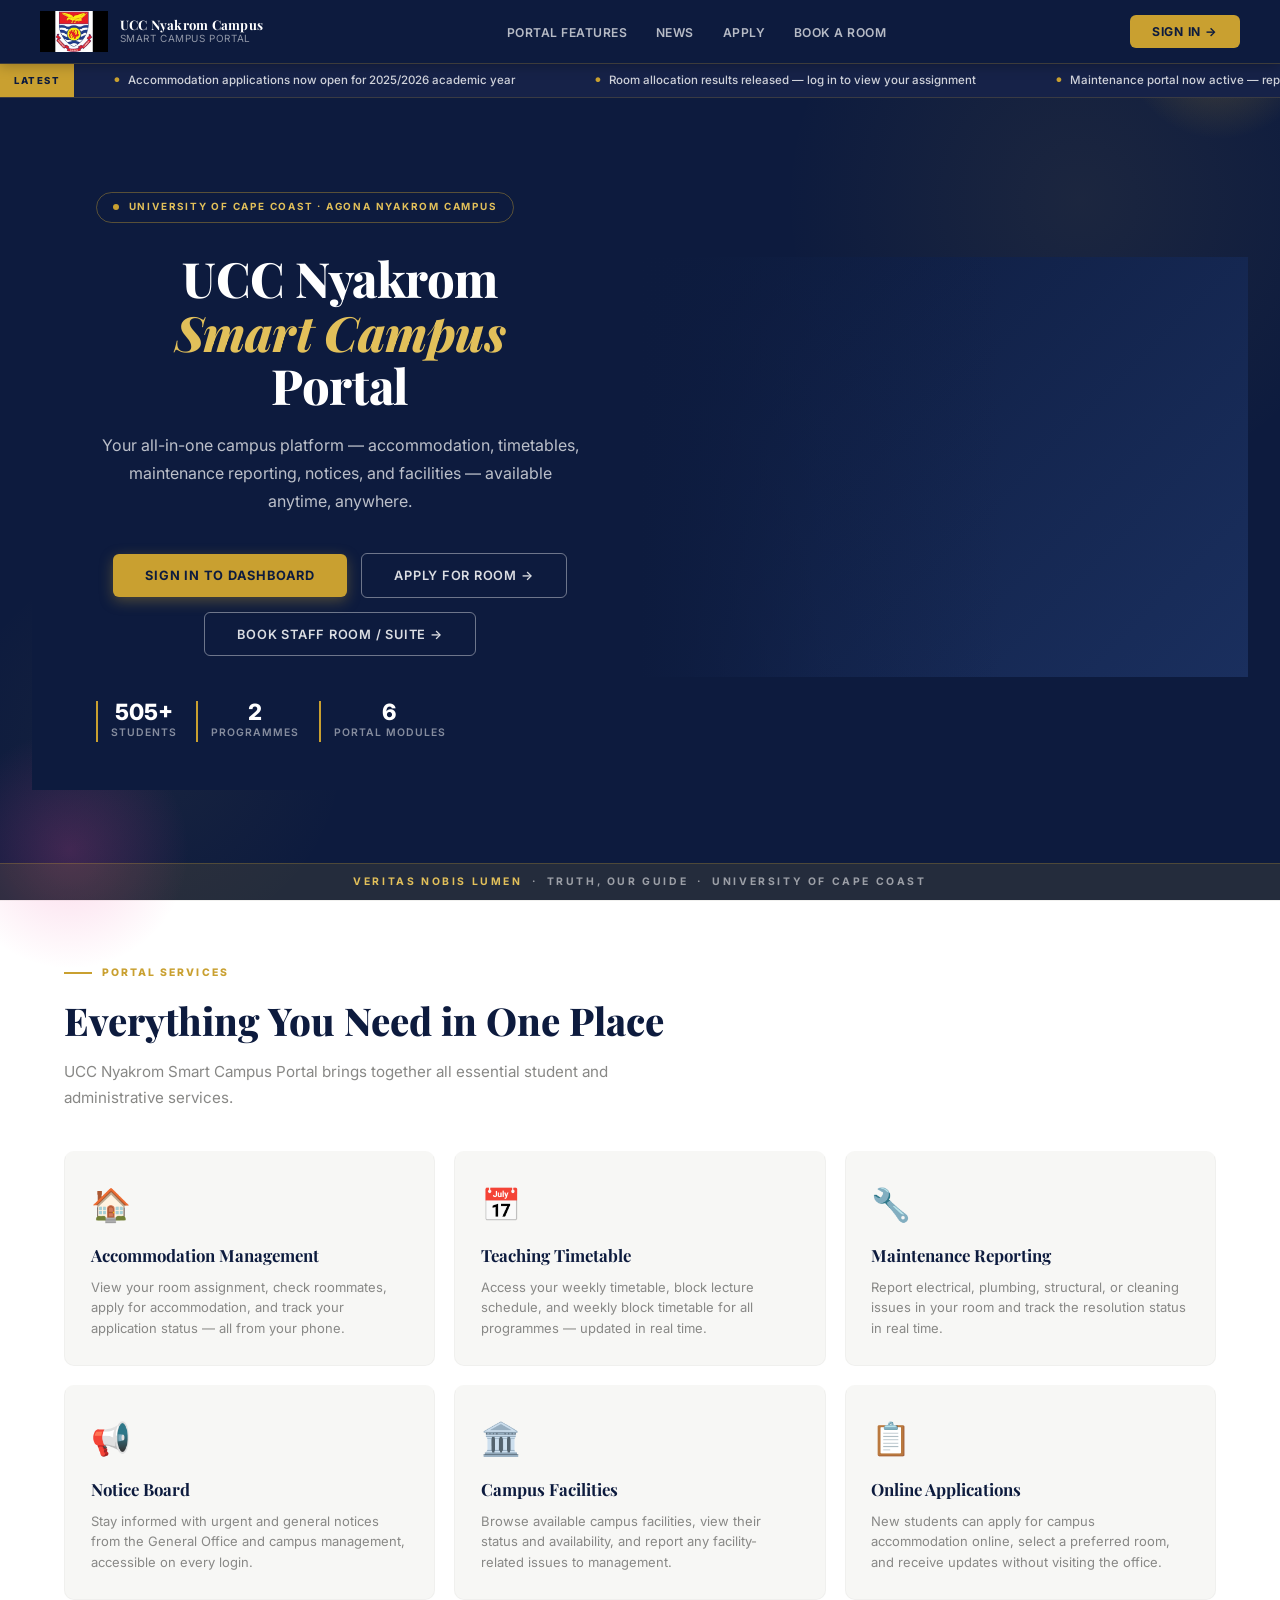
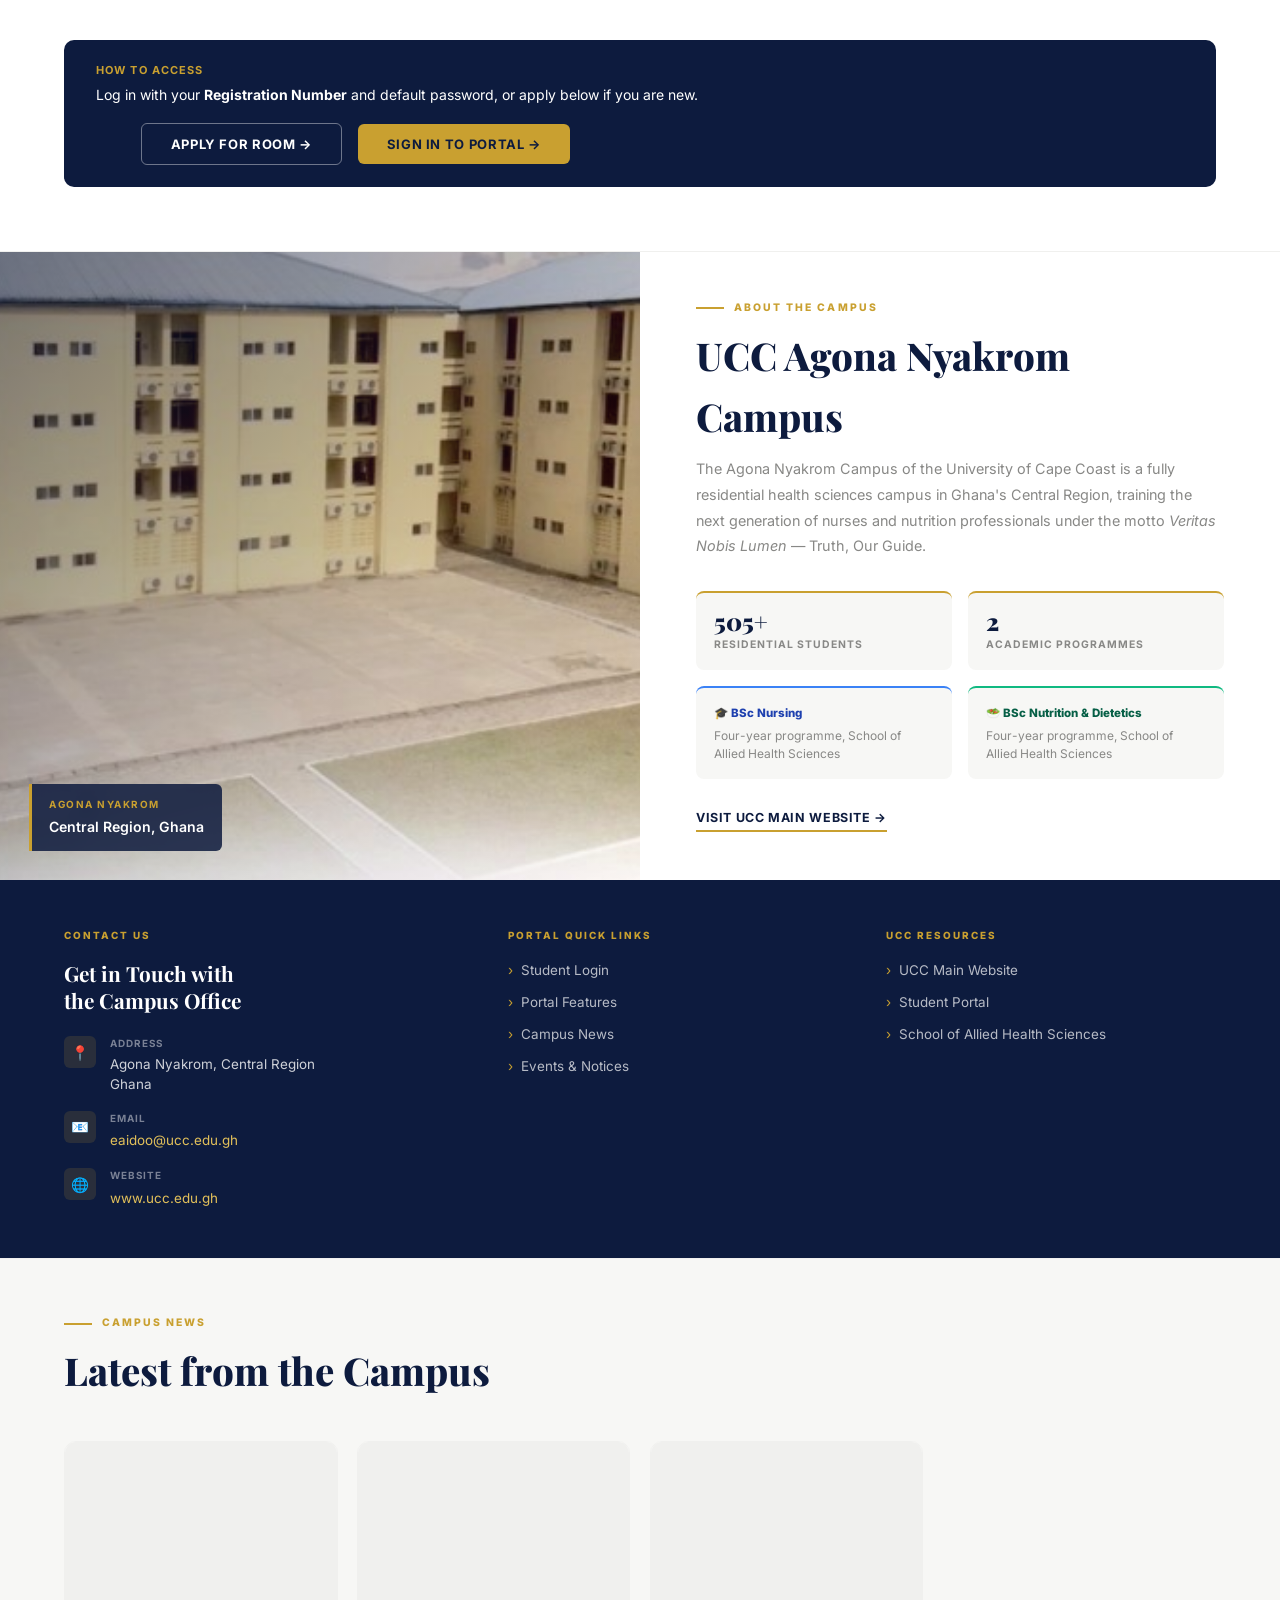
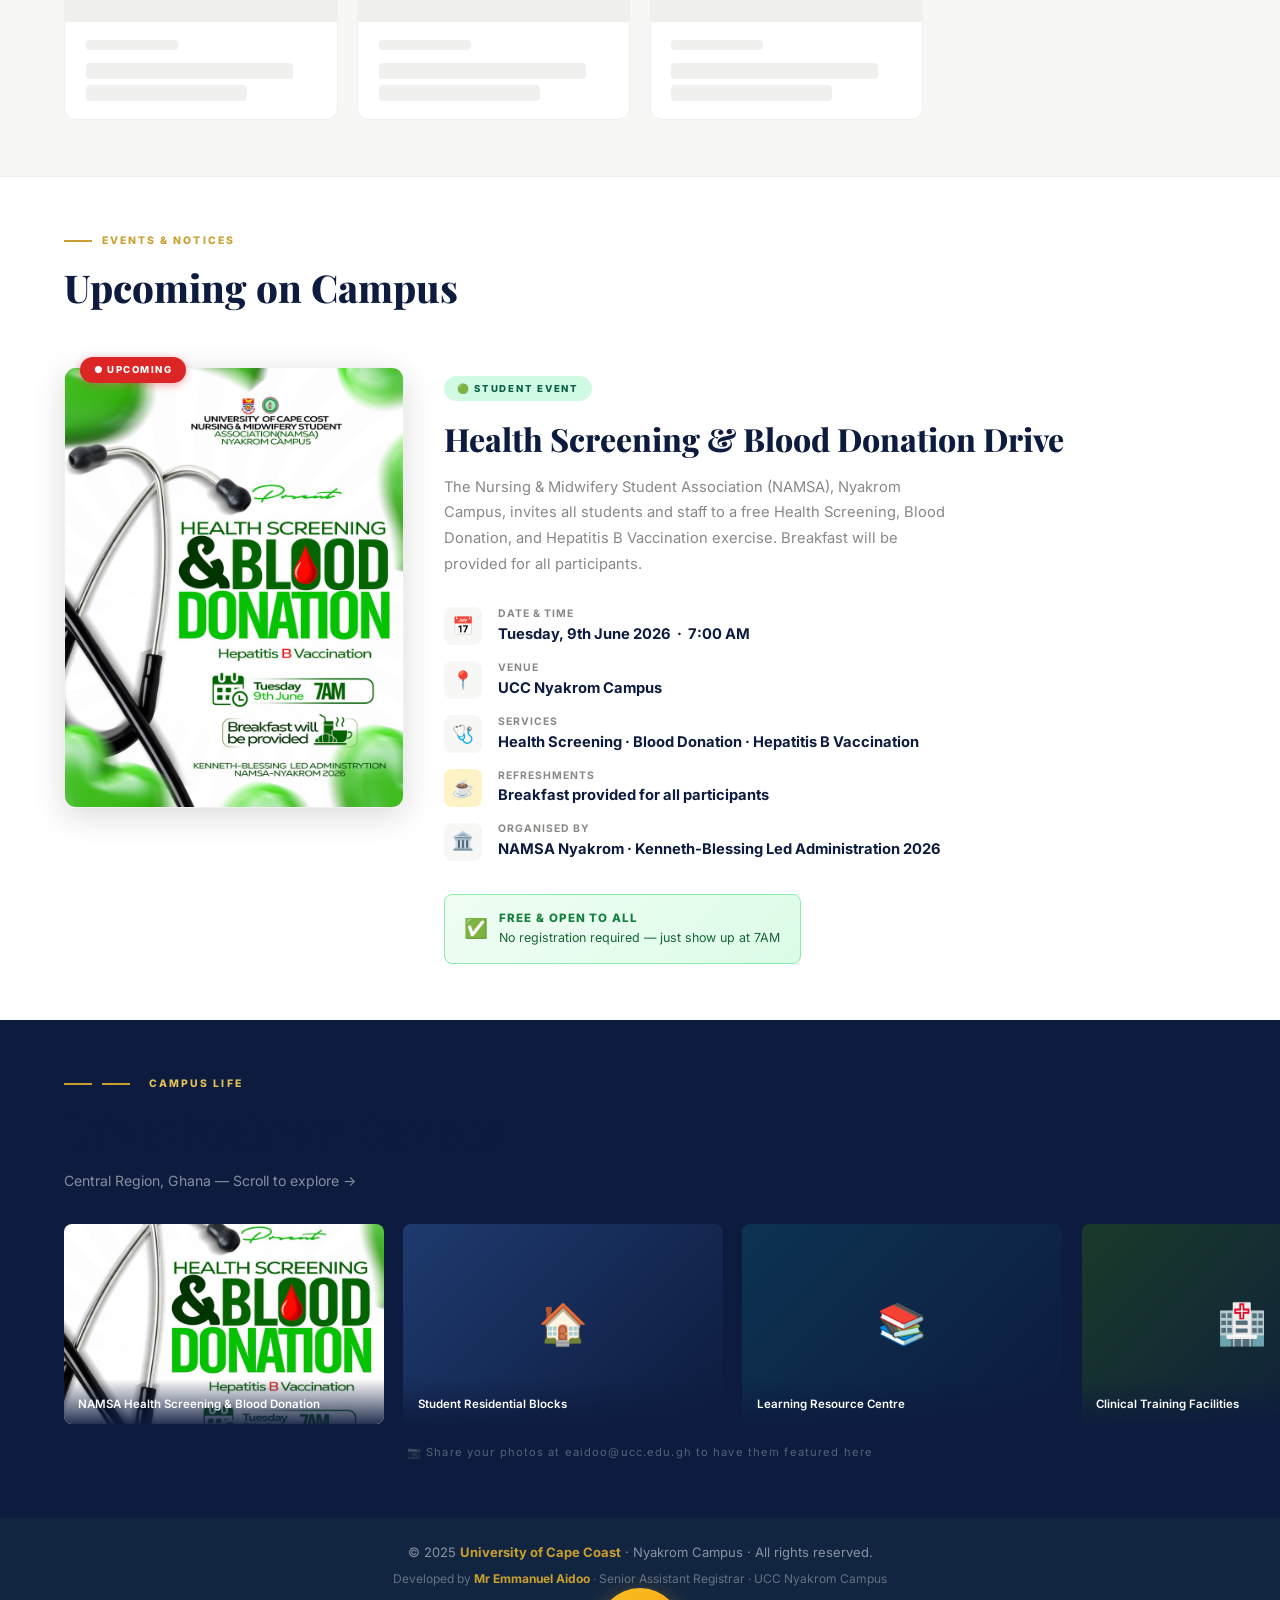
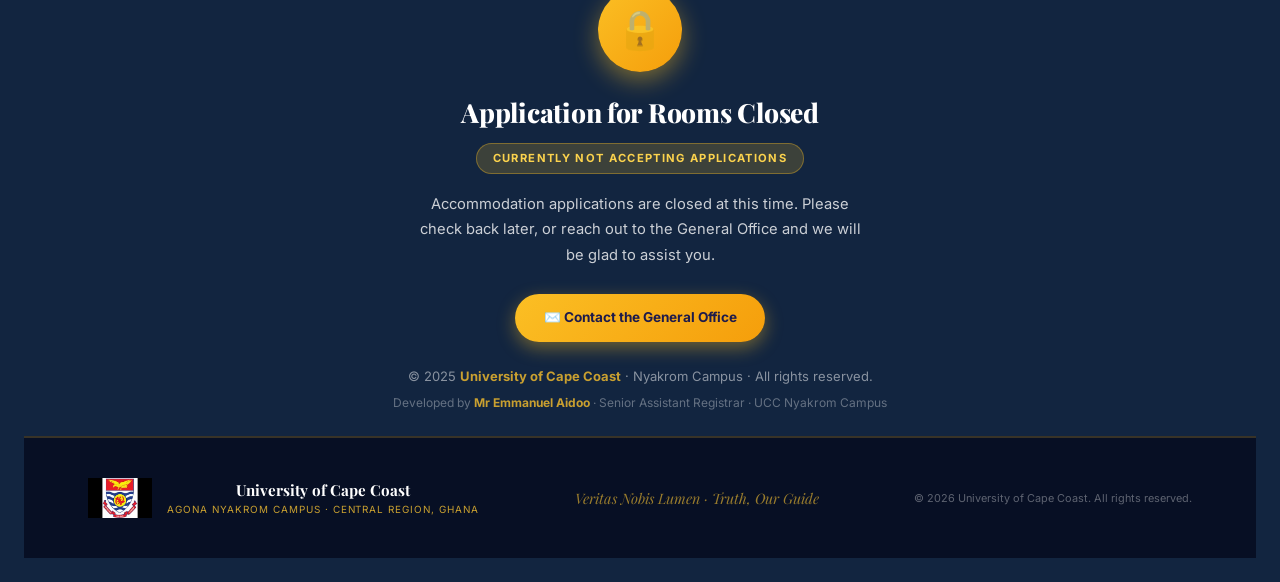
==== commit c041b87f: "Add files via upload" ====
--- a/index.html
+++ b/index.html
@@ -60,6 +60,7 @@
   <link rel="preconnect" href="https://fonts.googleapis.com">
   <link href="https://fonts.googleapis.com/css2?family=Inter:wght@300;400;500;600;700;800;900&family=Playfair+Display:ital,wght@0,700;0,800;1,700&display=swap" rel="stylesheet">
   <link rel="stylesheet" href="css/styles.css">
+  <link rel="stylesheet" href="css/emergency.css">
   <script src="https://cdn.jsdelivr.net/npm/@supabase/supabase-js@2/dist/umd/supabase.min.js"></script>
 
   <style>
@@ -581,6 +582,7 @@
     <li><a href="#features">Portal Features</a></li>
     <li><a href="#news">News</a></li>
     <li><a href="#" onclick="event.preventDefault();openApplyModal()">Apply</a></li>
+    <li><a href="#" onclick="event.preventDefault();openBookingModal()">Book a Room</a></li>
   </ul>
   <button id="signInBtn" onclick="document.getElementById('loginModal').classList.add('open')">Sign In →</button>
 
@@ -595,6 +597,7 @@
   <a href="#features" onclick="closeLandingNav()">Portal Features</a>
   <a href="#news" onclick="closeLandingNav()">News</a>
   <a href="#" onclick="event.preventDefault();closeLandingNav();openApplyModal()">Apply for Room</a>
+  <a href="#" onclick="event.preventDefault();closeLandingNav();openBookingModal()">Book Staff Room / Suite</a>
   <a class="nav-mobile-signin" href="#" onclick="event.preventDefault();closeLandingNav();document.getElementById('loginModal').classList.add('open')">Sign In →</a>
 </div>
 
@@ -637,6 +640,7 @@
     <div class="hero-actions">
       <button class="btn btn-gold" id="signInBtnHero" onclick="document.getElementById('loginModal').classList.add('open')">Sign In to Dashboard</button>
       <button class="btn btn-outline" id="applyPublicBtn">Apply for Room →</button>
+      <button class="btn btn-outline" id="bookRoomBtn" onclick="openBookingModal()">Book Staff Room / Suite →</button>
       <!-- Applications status badge — shown when closed -->
       <div id="appClosedBadge" style="display:none;
            background:rgba(220,38,38,0.15);border:1px solid rgba(220,38,38,0.4);
@@ -1489,6 +1493,181 @@
 <!-- ═══════════════════════════════════════════════════════════════════════════
      LOGIN MODAL
      ═══════════════════════════════════════════════════════════════════════════ -->
+<!-- ══ BOOK STAFF ROOM / SUITE MODAL ══════════════════════════════════════════ -->
+<div id="bookingModal" style="display:none;position:fixed;inset:0;z-index:9999;
+     background:rgba(0,0,0,0.55);backdrop-filter:blur(3px);
+     overflow-y:auto;padding:2rem 1rem">
+  <div style="max-width:620px;margin:0 auto;position:relative">
+    <button onclick="closeBookingModal()" aria-label="Close"
+      style="position:absolute;top:-0.5rem;right:0;width:36px;height:36px;border-radius:50%;
+             border:none;background:rgba(255,255,255,0.15);color:#fff;font-size:1.3rem;
+             cursor:pointer;display:flex;align-items:center;justify-content:center;
+             line-height:1;z-index:1">×</button>
+
+    <div style="background:var(--white);border-radius:var(--radius-lg);
+                box-shadow:0 24px 64px rgba(0,0,0,0.35);overflow:hidden">
+      <div style="background:var(--navy);padding:1.4rem 2rem;display:flex;align-items:center;gap:.8rem">
+        <span style="font-size:1.5rem">🛏️</span>
+        <div>
+          <div style="color:#fff;font-weight:700;font-size:1.1rem;font-family:var(--font-serif)">Book a Staff Room or Suite</div>
+          <div style="color:rgba(255,255,255,0.6);font-size:12px;margin-top:2px">
+            For visiting staff, officials and guests. Requests are reviewed and confirmed by the General Office.
+          </div>
+        </div>
+      </div>
+
+      <div style="padding:1.6rem 2rem 2rem">
+        <div id="bookingFormSection">
+          <form id="publicBookingForm">
+            <div class="form-group">
+              <label>Room</label>
+              <select id="bkRoom" required><option value="">Loading available rooms…</option></select>
+            </div>
+            <div class="form-row">
+              <div class="form-group">
+                <label>Full Name</label>
+                <input type="text" id="bkName" placeholder="Your full name" required>
+              </div>
+              <div class="form-group">
+                <label>Phone</label>
+                <input type="tel" id="bkPhone" placeholder="e.g. 024XXXXXXX" required>
+              </div>
+            </div>
+            <div class="form-row">
+              <div class="form-group">
+                <label>Email</label>
+                <input type="email" id="bkEmail" placeholder="e.g. you@example.com" required>
+              </div>
+              <div class="form-group">
+                <label>Department / Organisation</label>
+                <input type="text" id="bkDept" placeholder="e.g. UCC School of Nursing">
+              </div>
+            </div>
+            <div class="form-group">
+              <label>Purpose of Stay</label>
+              <textarea id="bkPurpose" rows="2" placeholder="e.g. External examination duties" required></textarea>
+            </div>
+            <div class="form-row">
+              <div class="form-group">
+                <label>Arrival Date</label>
+                <input type="date" id="bkStart" required>
+              </div>
+              <div class="form-group">
+                <label>Departure Date (optional)</label>
+                <input type="date" id="bkEnd">
+              </div>
+            </div>
+            <button type="submit" class="btn btn-primary btn-full" id="bkSubmitBtn"
+              style="font-size:15px;padding:.8rem">Submit Booking Request</button>
+          </form>
+        </div>
+        <div id="bookingResult" style="display:none;text-align:center;padding:2rem 1rem">
+          <div style="font-size:3rem">✅</div>
+          <h3 style="color:var(--navy);margin:.6rem 0 .4rem">Request Received</h3>
+          <p style="color:var(--gray-500);font-size:14px">
+            Your booking request has been submitted. The General Office will contact you
+            on the phone number or email you provided once it has been reviewed.
+          </p>
+        </div>
+      </div>
+    </div>
+  </div>
+</div>
+
+<script type="module">
+  import { supabase, showToast } from "./js/supabaseClient.js";
+
+  window.openBookingModal = async function () {
+    document.getElementById("bookingModal").style.display = "block";
+    document.getElementById("bookingFormSection").style.display = "";
+    document.getElementById("bookingResult").style.display = "none";
+    document.body.style.overflow = "hidden";
+
+    // Bookable rooms: staff / NSP / suite, minus those with an active approved booking
+    const today = new Date().toISOString().slice(0, 10);
+    const [roomsRes, activeRes] = await Promise.all([
+      supabase.from("rooms")
+        .select("id, block, room_number, type")
+        .in("type", ["staff", "NSP", "suite"])
+        .order("block").order("room_number"),
+      supabase.from("facility_bookings")
+        .select("room_id, end_date")
+        .eq("status", "approved")
+        .not("room_id", "is", null),
+    ]);
+
+    const occupied = new Set(
+      (activeRes.data || [])
+        .filter(b => !b.end_date || b.end_date >= today)
+        .map(b => b.room_id)
+    );
+    const rooms = (roomsRes.data || []).filter(r => !occupied.has(r.id));
+
+    const sel = document.getElementById("bkRoom");
+    sel.innerHTML = rooms.length
+      ? `<option value="">— Select a room —</option>` +
+        rooms.map(r => {
+          const t = r.type === "staff" ? "Staff Room" : r.type === "NSP" ? "NSP Room" : "Suite";
+          return `<option value="${r.id}" data-type="${r.type}">Block ${r.block} – ${r.room_number} (${t})</option>`;
+        }).join("")
+      : `<option value="">No rooms currently available</option>`;
+  };
+
+  window.closeBookingModal = function () {
+    document.getElementById("bookingModal").style.display = "none";
+    document.body.style.overflow = "";
+  };
+
+  document.getElementById("bookingModal").addEventListener("click", e => {
+    if (e.target === document.getElementById("bookingModal")) closeBookingModal();
+  });
+
+  document.getElementById("publicBookingForm").addEventListener("submit", async e => {
+    e.preventDefault();
+    const sel     = document.getElementById("bkRoom");
+    const roomId  = sel.value;
+    if (!roomId) { showToast("Please select a room.", "warning"); return; }
+
+    const start = document.getElementById("bkStart").value;
+    const end   = document.getElementById("bkEnd").value;
+    if (end && end < start) { showToast("Departure date cannot be before arrival.", "warning"); return; }
+
+    const roomType    = sel.selectedOptions[0]?.dataset.type;
+    const bookingType = roomType === "NSP" ? "NSP" : roomType === "staff" ? "staff_room" : "suite";
+
+    const btn = document.getElementById("bkSubmitBtn");
+    btn.disabled = true; btn.textContent = "Submitting…";
+
+    const { error } = await supabase.from("facility_bookings").insert([{
+      room_id:       roomId,
+      facility_id:   null,
+      booking_type:  bookingType,
+      assignee_name: document.getElementById("bkName").value.trim(),
+      department:    document.getElementById("bkDept").value.trim() || null,
+      purpose:       document.getElementById("bkPurpose").value.trim(),
+      start_date:    start,
+      end_date:      end || null,
+      status:        "pending",
+      requested_by:  "public",
+      contact_phone: document.getElementById("bkPhone").value.trim(),
+      contact_email: document.getElementById("bkEmail").value.trim(),
+    }]);
+
+    btn.disabled = false; btn.textContent = "Submit Booking Request";
+
+    if (error) {
+      const hint = error.message.includes("contact_phone")
+        ? " (Admin: run booking-setup.sql in Supabase.)" : "";
+      showToast("Could not submit booking: " + error.message + hint, "error");
+      return;
+    }
+
+    document.getElementById("bookingFormSection").style.display = "none";
+    document.getElementById("bookingResult").style.display = "";
+    e.target.reset();
+  });
+</script>
+
 <div class="modal-overlay" id="loginModal">
   <div class="modal-box">
     <div class="modal-header">
@@ -2323,5 +2502,6 @@
 })();
 </script>
 
+<script type="module" src="js/emergency-modal.js"></script>
 </body>
 </html>
--- a/css/styles.css
+++ b/css/styles.css
@@ -683,10 +683,27 @@
   border-bottom: 2px solid var(--gold);
   display: inline-block;
 }
+.floor-title {
+  font-size: 12px;
+  font-weight: 700;
+  color: var(--gray-500);
+  text-transform: uppercase;
+  letter-spacing: .06em;
+  margin: .9rem 0 .5rem;
+}
 .room-grid {
   display: grid;
-  grid-template-columns: repeat(auto-fill, minmax(90px, 1fr));
+  grid-template-columns: repeat(auto-fill, minmax(110px, 1fr));
   gap: .6rem;
+}
+.room-grid-empty {
+  background: var(--white);
+  border-radius: var(--radius);
+  box-shadow: var(--shadow-sm);
+  padding: 2.5rem 1rem;
+  text-align: center;
+  color: var(--gray-400);
+  font-size: 14px;
 }
 .room-card {
   border-radius: var(--radius);
@@ -697,12 +714,32 @@
 .room-card.clickable { cursor: pointer; }
 .room-card.clickable:hover { transform: translateY(-2px); box-shadow: var(--shadow-md); }
 .room-card-header {
-  padding: .35rem .4rem;
-  font-size: 11px;
-  font-weight: 700;
+  padding: .55rem .4rem;
+  font-size: 15px;
+  font-weight: 800;
+  letter-spacing: .04em;
   color: #fff;
   text-align: center;
-}
+  animation: roomBannerPulse 2.4s ease-in-out infinite;
+}
+@keyframes roomBannerPulse {
+  0%, 100% { filter: brightness(1); }
+  50%      { filter: brightness(1.28); }
+}
+@media (prefers-reduced-motion: reduce) {
+  .room-card-header { animation: none; }
+}
+.room-gender-mix {
+  display: flex;
+  justify-content: center;
+  gap: .45rem;
+  font-size: 10px;
+  font-weight: 700;
+  margin-top: .15rem;
+}
+.gm-male   { color: #2563eb; }
+.gm-female { color: #db2777; }
+.gm-empty  { color: var(--gray-300); font-weight: 500; font-style: italic; }
 .room-card-body {
   background: var(--white);
   padding: .4rem .4rem .35rem;
@@ -1132,8 +1169,9 @@
 /* ── Room Summary Strip ──────────────────────────────────────────────────── */
 .room-summary-strip {
   display: flex;
-  gap: 1.2rem;
+  gap: .6rem;
   flex-wrap: wrap;
+  align-items: center;
   background: var(--white);
   padding: .8rem 1.2rem;
   border-radius: var(--radius);
@@ -1143,6 +1181,140 @@
   color: var(--gray-600);
 }
 .room-sum-item { display: flex; align-items: center; gap: .3rem; }
+.room-sum-total { margin-left: auto; font-size: 13px; }
+.room-sum-chip {
+  display: inline-flex;
+  align-items: center;
+  gap: .5rem;
+  padding: .6rem 1.1rem;
+  border: 1px solid var(--gray-200);
+  border-radius: 999px;
+  background: linear-gradient(180deg, #ffffff 0%, #eceff3 55%, #dfe3e9 100%);
+  color: var(--gray-700);
+  font-size: 14px;
+  font-weight: 600;
+  font-family: inherit;
+  cursor: pointer;
+  box-shadow:
+    0 3px 6px rgba(13, 27, 62, .18),
+    0 1px 2px rgba(13, 27, 62, .12),
+    inset 0 1px 0 rgba(255, 255, 255, .9);
+  transition: transform var(--transition), box-shadow var(--transition), background var(--transition);
+}
+.room-sum-chip:hover {
+  transform: translateY(-2px);
+  box-shadow:
+    0 6px 12px rgba(13, 27, 62, .22),
+    0 2px 4px rgba(13, 27, 62, .14),
+    inset 0 1px 0 rgba(255, 255, 255, .9);
+}
+.room-sum-chip:active { transform: translateY(1px); }
+.room-sum-chip.active {
+  background: linear-gradient(180deg, var(--navy-light) 0%, var(--navy) 100%);
+  border-color: var(--navy);
+  color: #fff;
+  box-shadow:
+    0 3px 8px rgba(13, 27, 62, .35),
+    inset 0 1px 0 rgba(255, 255, 255, .2);
+}
+.room-sum-chip .legend-dot {
+  width: 16px;
+  height: 16px;
+  background-image: radial-gradient(circle at 30% 28%, rgba(255,255,255,.85), rgba(255,255,255,0) 45%);
+  box-shadow:
+    0 2px 4px rgba(0, 0, 0, .3),
+    inset 0 -2px 3px rgba(0, 0, 0, .25);
+  animation: chipDotFlash 1.6s ease-in-out infinite;
+}
+/* Stagger the flashing so the strip shimmers */
+.room-sum-chip:nth-child(2) .legend-dot { animation-delay: .2s; }
+.room-sum-chip:nth-child(3) .legend-dot { animation-delay: .4s; }
+.room-sum-chip:nth-child(4) .legend-dot { animation-delay: .6s; }
+.room-sum-chip:nth-child(5) .legend-dot { animation-delay: .8s; }
+.room-sum-chip:nth-child(6) .legend-dot { animation-delay: 1s; }
+@keyframes chipDotFlash {
+  0%, 100% { filter: brightness(1);    transform: scale(1); }
+  50%      { filter: brightness(1.65); transform: scale(1.22); }
+}
+@media (prefers-reduced-motion: reduce) {
+  .room-sum-chip .legend-dot { animation: none; }
+}
+.room-filter-bar { margin-bottom: 1rem; }
+.room-filter-count {
+  margin-left: auto;
+  font-size: 12px;
+  color: var(--gray-400);
+  white-space: nowrap;
+}
+
+/* ── Room Info Panel: actions ────────────────────────────────────────────── */
+.panel-close {
+  float: right;
+  background: none;
+  border: none;
+  font-size: 22px;
+  cursor: pointer;
+  color: var(--gray-400);
+  line-height: 1;
+}
+.panel-meta {
+  display: flex;
+  gap: .8rem;
+  align-items: center;
+  flex-wrap: wrap;
+  font-size: 13px;
+  color: var(--gray-600);
+  margin-bottom: .6rem;
+}
+.panel-subhead {
+  margin-top: 1.2rem;
+  margin-bottom: .5rem;
+  font-size: 13px;
+  font-weight: 700;
+  color: var(--navy);
+  text-transform: uppercase;
+  letter-spacing: .05em;
+  border-bottom: 1px solid var(--gray-100);
+  padding-bottom: .3rem;
+}
+.panel-empty { color: var(--gray-400); font-size: 13px; }
+.panel-occupants {
+  list-style: none;
+  padding: 0;
+  margin: 0;
+  display: flex;
+  flex-direction: column;
+  gap: .45rem;
+}
+.panel-occupants li {
+  display: flex;
+  align-items: center;
+  justify-content: space-between;
+  gap: .5rem;
+  background: var(--gray-50);
+  border: 1px solid var(--gray-100);
+  border-radius: var(--radius);
+  padding: .45rem .6rem;
+}
+.occ-details { display: flex; flex-direction: column; min-width: 0; }
+.occ-name { font-size: 13px; font-weight: 600; color: var(--gray-800); }
+.occ-sub  { font-size: 11px; color: var(--gray-400); }
+.occ-remove { flex-shrink: 0; padding: .25rem .5rem; }
+.panel-assign {
+  display: flex;
+  gap: .5rem;
+  align-items: center;
+}
+.panel-assign select {
+  flex: 1;
+  min-width: 0;
+  font-size: 12px;
+  padding: .45rem .5rem;
+  border: 1px solid var(--gray-200);
+  border-radius: var(--radius);
+  background: var(--white);
+  color: var(--gray-700);
+}
 
 /* ── Room Type Change Dropdown ───────────────────────────────────────────── */
 .room-type-change {
@@ -1150,13 +1322,30 @@
 }
 .room-type-select {
   width: 100%;
-  font-size: 9px;
-  padding: .15rem .2rem;
-  border-radius: 4px;
+  font-size: 12px;
+  font-weight: 600;
+  padding: .3rem .25rem;
+  border-radius: 6px;
   border: 1px solid var(--gray-200);
   background: var(--gray-50);
-  color: var(--gray-600);
+  color: var(--gray-700);
   cursor: pointer;
+}
+.room-sync-warn {
+  background: #fef3c7;
+  border: 1px solid #f59e0b;
+  border-radius: 50%;
+  width: 20px;
+  height: 20px;
+  line-height: 1;
+  font-size: 11px;
+  cursor: pointer;
+  vertical-align: middle;
+  padding: 0;
+  animation: chipDotFlash 1.2s ease-in-out infinite;
+}
+@media (prefers-reduced-motion: reduce) {
+  .room-sync-warn { animation: none; }
 }
 .room-type-select:focus { border-color: var(--navy); }
 
@@ -1797,8 +1986,8 @@
   .beautiful-table tbody td { padding: .5rem .7rem; }
 
   /* Room grid smaller cards */
-  .room-grid { grid-template-columns: repeat(auto-fill, minmax(70px, 1fr)); gap: .4rem; }
-  .room-card-header { font-size: 10px; padding: .3rem; }
+  .room-grid { grid-template-columns: repeat(auto-fill, minmax(92px, 1fr)); gap: .4rem; }
+  .room-card-header { font-size: 13px; padding: .4rem .3rem; }
   .room-stat { font-size: 11px; }
 
   /* Facilities grid */
@@ -2038,13 +2227,13 @@
 
   /* Room grid smaller */
   .room-grid {
-    grid-template-columns: repeat(auto-fill, minmax(65px, 1fr)) !important;
+    grid-template-columns: repeat(auto-fill, minmax(84px, 1fr)) !important;
     gap: .3rem !important;
   }
 
   .room-card-header {
-    font-size: 9px !important;
-    padding: .25rem !important;
+    font-size: 12px !important;
+    padding: .35rem .25rem !important;
   }
 
   /* Notices */
--- a/css/emergency.css
+++ b/css/emergency.css
@@ -0,0 +1,165 @@
+/* ═══════════════════════════════════════════════════════════════════════════
+   emergency.css — SOS button + emergency modal (UCC Nyakrom Portal)
+   Import in <head>:  <link rel="stylesheet" href="css/emergency.css">
+   ═══════════════════════════════════════════════════════════════════════════ */
+
+/* ── Fixed SOS button ──────────────────────────────────────────────────────── */
+.sos-btn {
+  position: fixed;
+  bottom: 1.25rem;
+  left: 1.25rem;   /* bottom-left: the Botpress chatbot occupies bottom-right */
+  right: auto;
+  z-index: 9999;
+  background: #DC2626;
+  color: #fff;
+  font-weight: 800;
+  font-size: 15px;
+  font-family: inherit;
+  letter-spacing: .03em;
+  padding: .75rem 1.25rem;
+  border: none;
+  border-radius: 2rem;
+  cursor: pointer;
+  box-shadow: 0 4px 14px rgba(220, 38, 38, .45), 0 2px 4px rgba(0, 0, 0, .2);
+  transition: background .2s ease, transform .2s ease, box-shadow .2s ease;
+}
+.sos-btn:hover {
+  background: #B91C1C;
+  transform: translateY(-2px);
+  box-shadow: 0 6px 18px rgba(220, 38, 38, .55), 0 3px 6px rgba(0, 0, 0, .25);
+}
+.sos-btn:active { transform: translateY(0); }
+
+/* ── Modal overlay ─────────────────────────────────────────────────────────── */
+.em-overlay {
+  position: fixed;
+  inset: 0;
+  z-index: 10000;
+  background: rgba(0, 0, 0, .55);
+  display: none;
+  align-items: center;
+  justify-content: center;
+  padding: 1rem;
+}
+.em-overlay.open { display: flex; }
+
+/* ── Modal card ────────────────────────────────────────────────────────────── */
+.em-card {
+  position: relative;
+  background: #fff;
+  border-radius: .75rem;
+  border-left: 5px solid #DC2626;
+  max-width: 480px;
+  width: 100%;
+  max-height: 90vh;
+  overflow-y: auto;
+  padding: 1.5rem;
+  box-shadow: 0 20px 50px rgba(0, 0, 0, .3);
+}
+.em-title {
+  font-size: 1.25rem;
+  font-weight: 800;
+  color: #0d1b3e;
+  margin: 0 0 1rem;
+}
+.em-close {
+  position: absolute;
+  top: .75rem;
+  right: .85rem;
+  background: none;
+  border: none;
+  font-size: 26px;
+  line-height: 1;
+  color: #9ca3af;
+  cursor: pointer;
+  padding: .15rem;
+}
+.em-close:hover { color: #4b5563; }
+
+/* ── Section headers ───────────────────────────────────────────────────────── */
+.em-section-head {
+  font-size: 11px;
+  font-weight: 700;
+  text-transform: uppercase;
+  letter-spacing: .1em;
+  color: #6b7280;
+  margin: 1.1rem 0 .5rem;
+}
+.em-section-head:first-of-type { margin-top: 0; }
+
+/* ── Emergency call buttons ────────────────────────────────────────────────── */
+.em-call-btn {
+  display: flex;
+  align-items: center;
+  justify-content: space-between;
+  gap: .75rem;
+  width: 100%;
+  background: #FEF2F2;
+  border: 1px solid #FECACA;
+  border-radius: .5rem;
+  padding: .85rem 1rem;
+  margin-bottom: .5rem;
+  text-decoration: none;
+  transition: background .15s ease;
+}
+.em-call-btn:hover { background: #FEE2E2; }
+.em-call-left {
+  display: flex;
+  align-items: center;
+  gap: .65rem;
+  min-width: 0;
+}
+.em-call-icon { font-size: 22px; flex-shrink: 0; }
+.em-call-label {
+  display: block;
+  font-weight: 700;
+  font-size: 15px;
+  color: #111827;
+}
+.em-call-note {
+  display: block;
+  font-size: 12px;
+  color: #6b7280;
+}
+.em-call-phone {
+  font-weight: 800;
+  font-size: 16px;
+  color: #DC2626;
+  white-space: nowrap;
+}
+
+/* ── ICE contact card ──────────────────────────────────────────────────────── */
+.em-ice-card {
+  background: #EFF6FF;
+  border: 1px solid #BFDBFE;
+  border-radius: .5rem;
+  padding: 1rem;
+}
+.em-ice-name { font-weight: 700; font-size: 15px; color: #111827; }
+.em-ice-rel  { font-size: 13px; color: #6b7280; margin-bottom: .5rem; }
+.em-ice-phone {
+  display: inline-block;
+  margin-right: .8rem;
+  margin-top: .2rem;
+  font-weight: 700;
+  font-size: 14px;
+  color: #1d4ed8;
+  text-decoration: none;
+}
+.em-ice-phone:hover { text-decoration: underline; }
+.em-ice-empty { font-size: 13px; color: #6b7280; margin: 0; }
+
+/* ── Mobile ────────────────────────────────────────────────────────────────── */
+@media (max-width: 480px) {
+  .sos-btn {
+    bottom: 1rem;
+    left: 1rem;
+    right: auto;
+    padding: .7rem 1.1rem;
+    font-size: 14px;
+  }
+  .em-card { padding: 1.15rem; }
+  .em-call-btn { padding: .75rem .85rem; }
+  .em-call-label { font-size: 14px; }
+  .em-call-phone { font-size: 15px; }
+}
